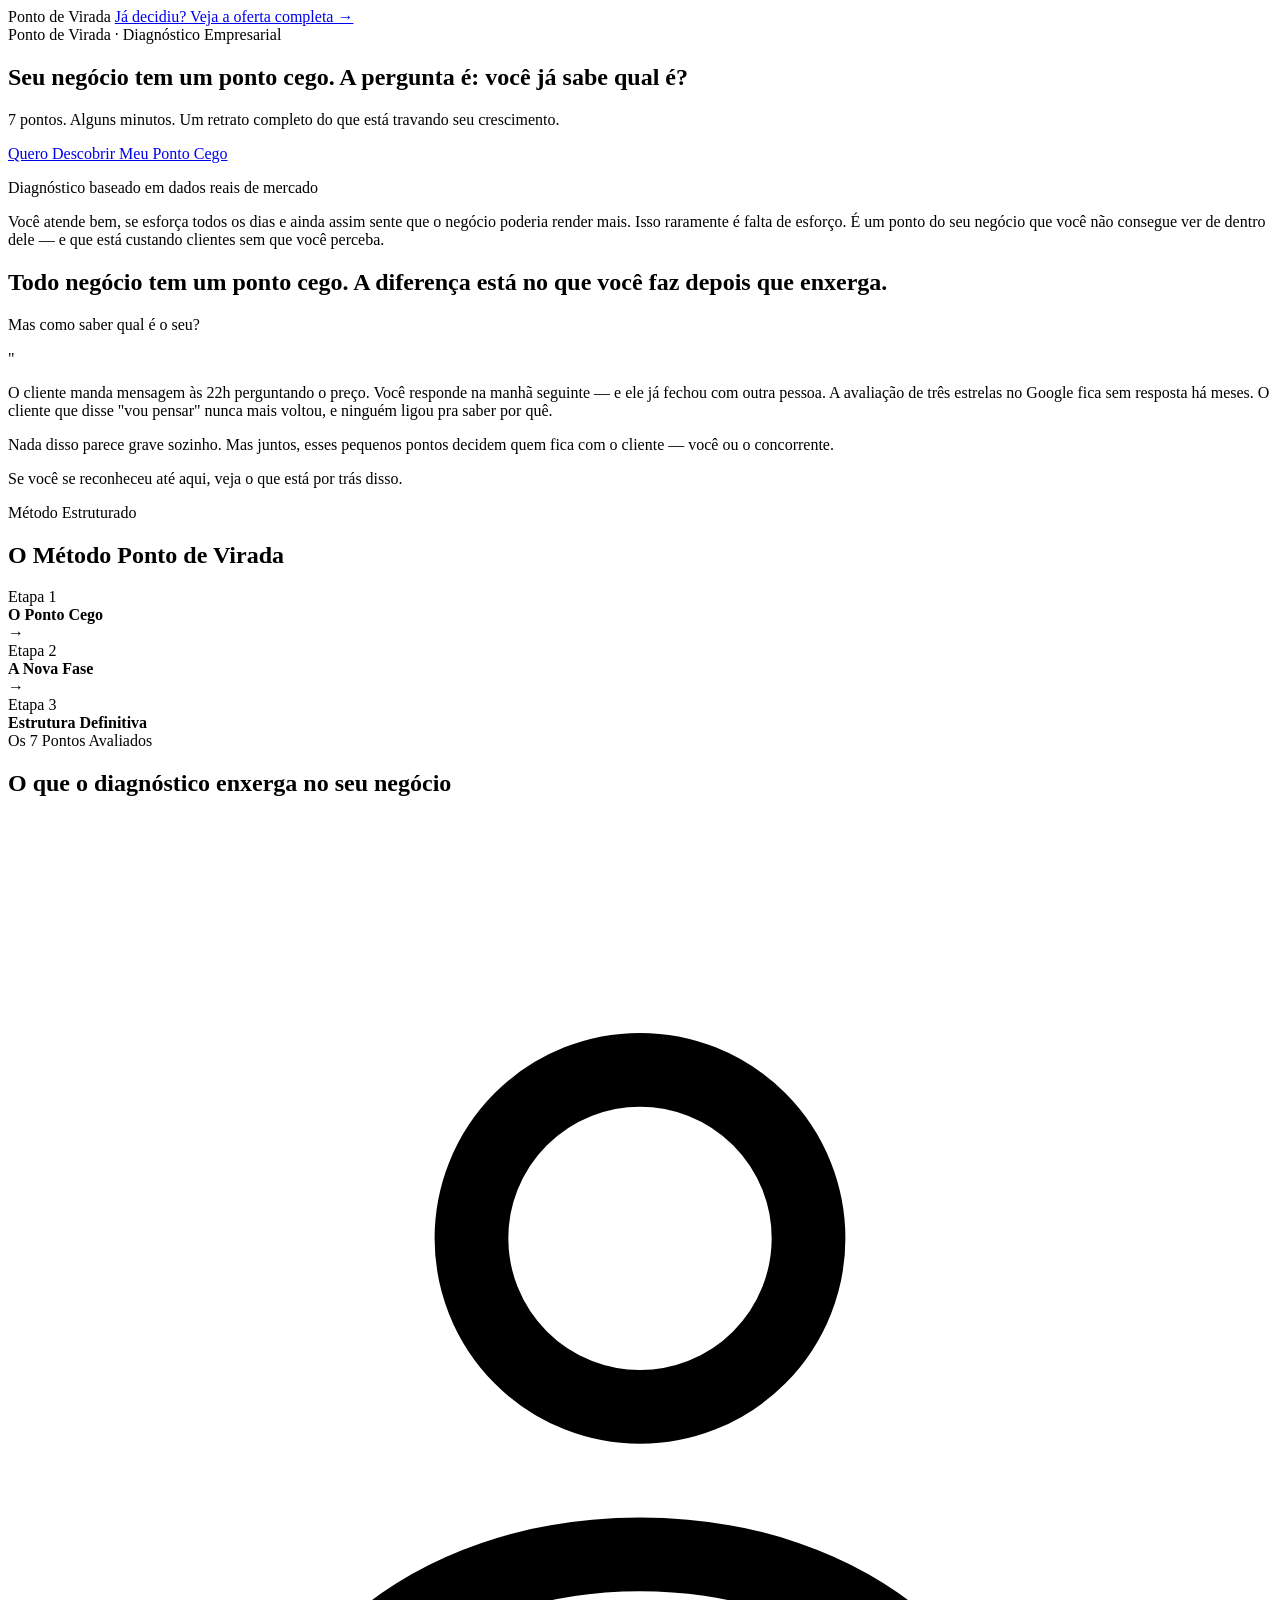
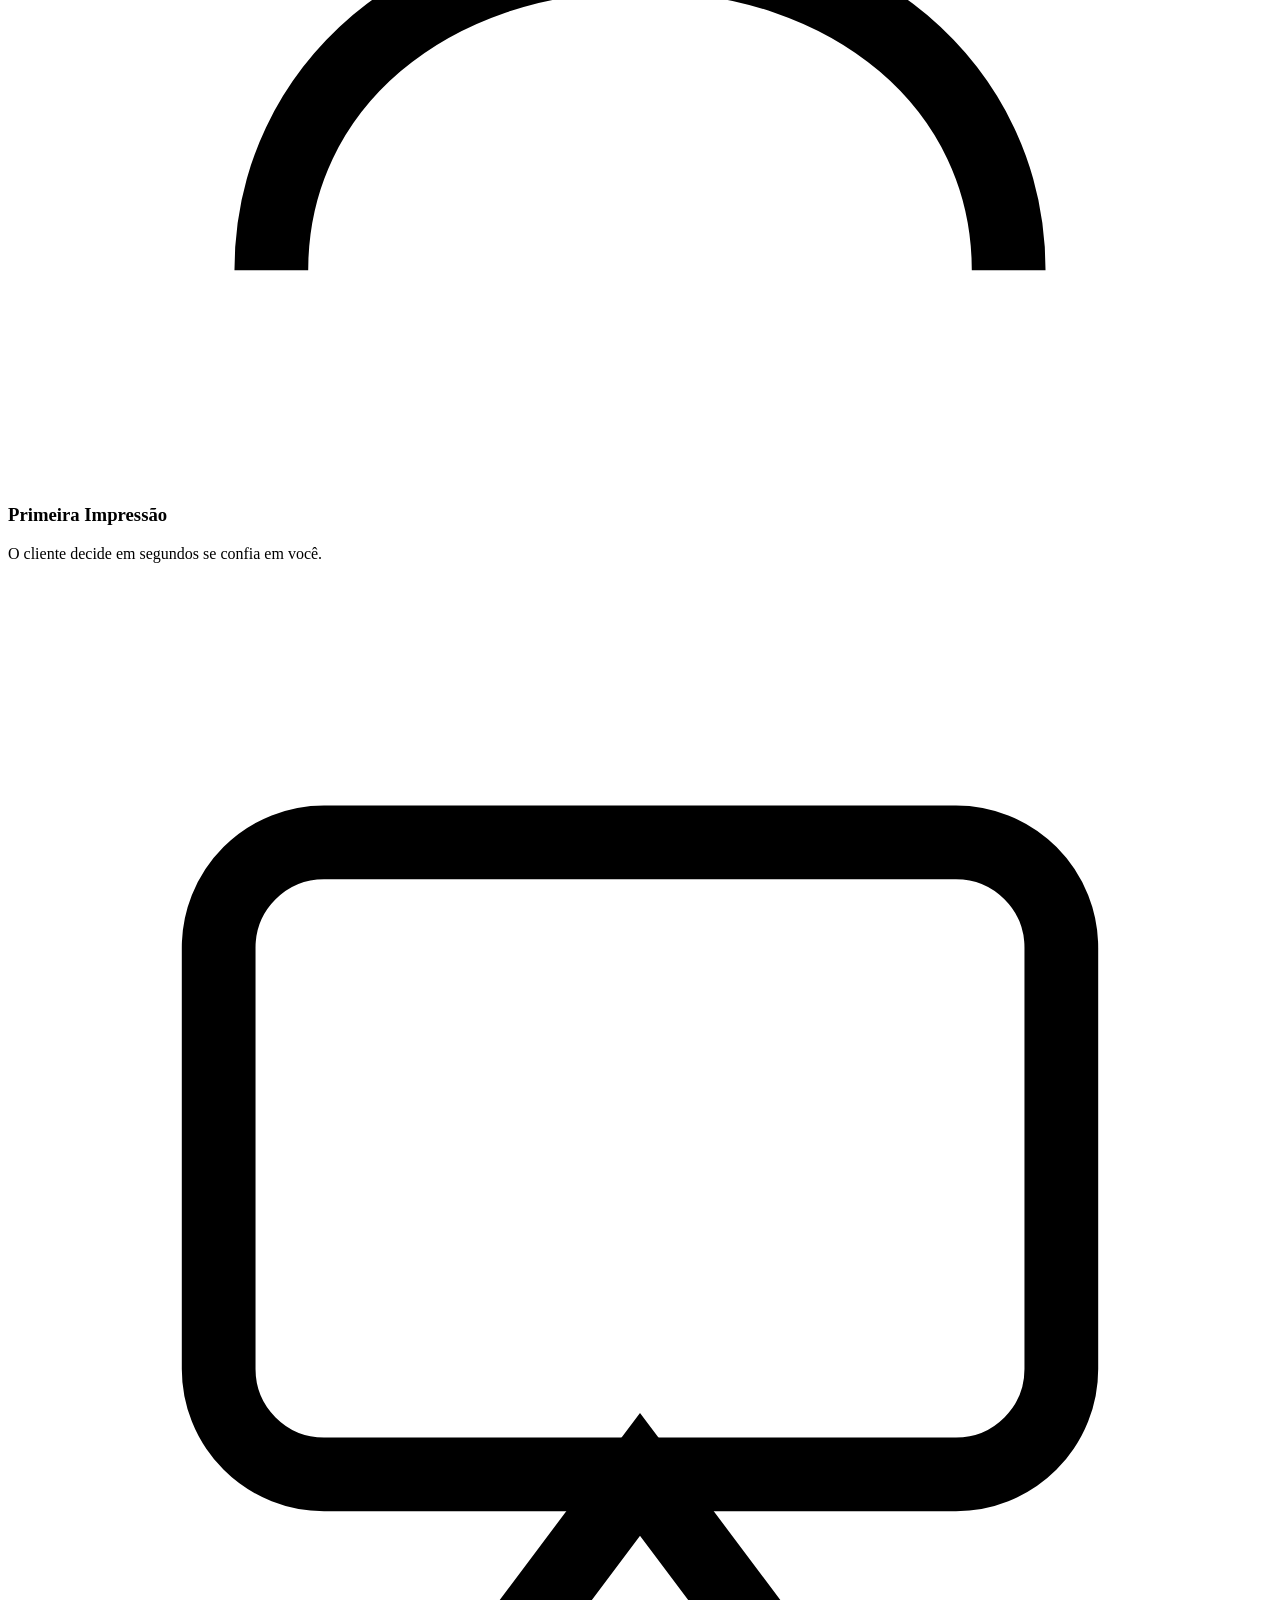
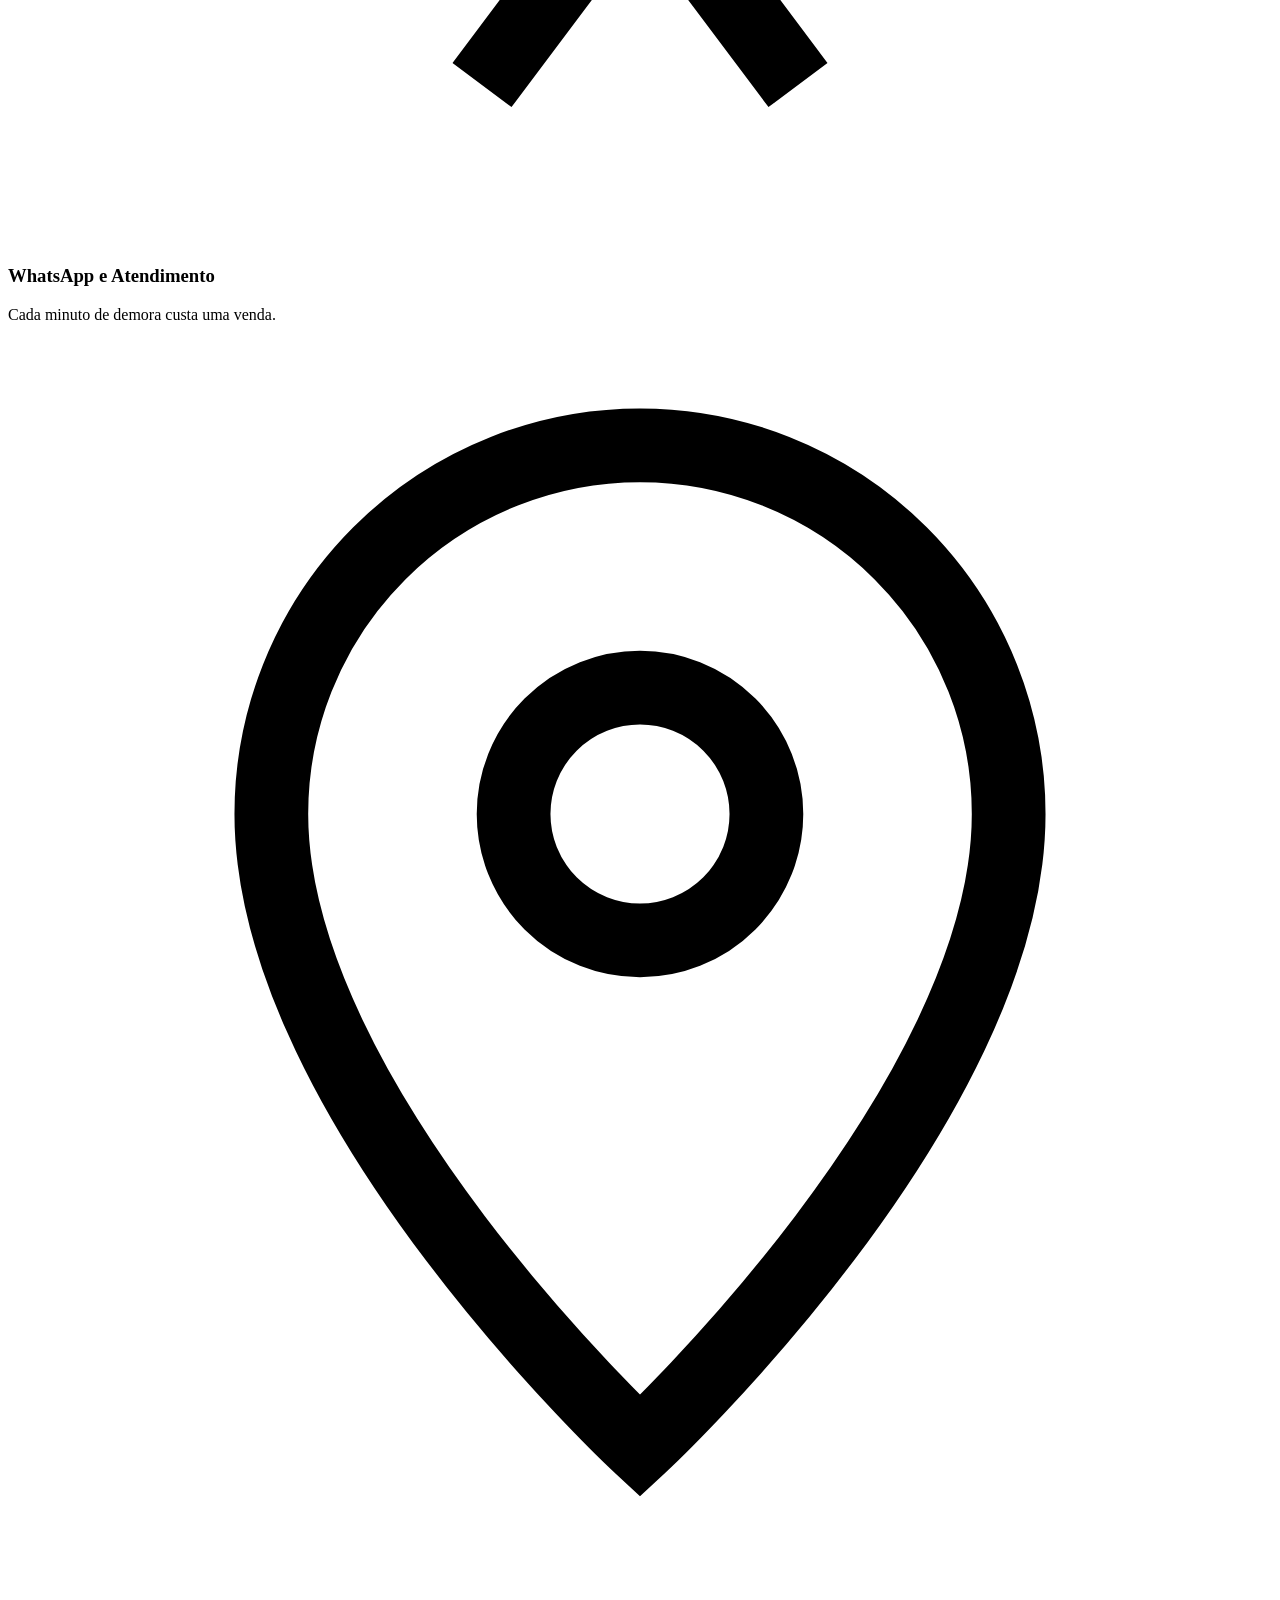
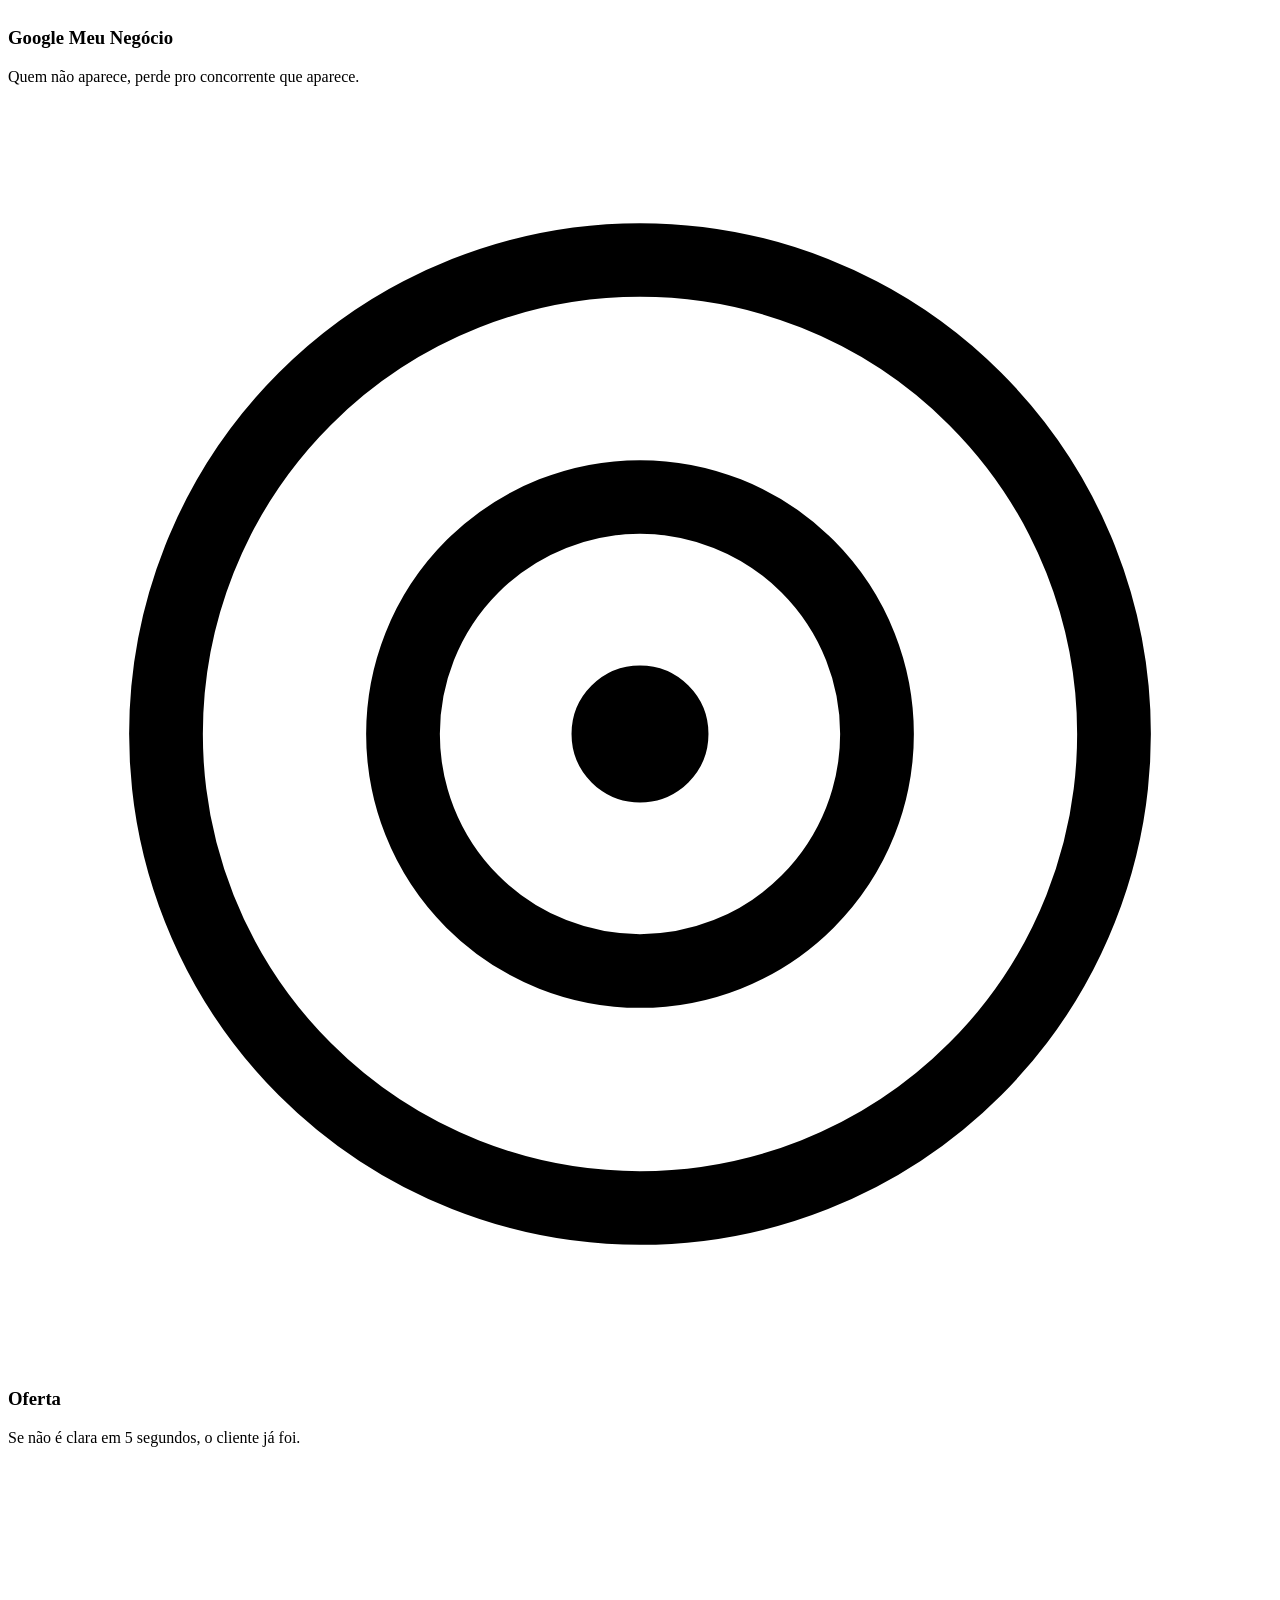
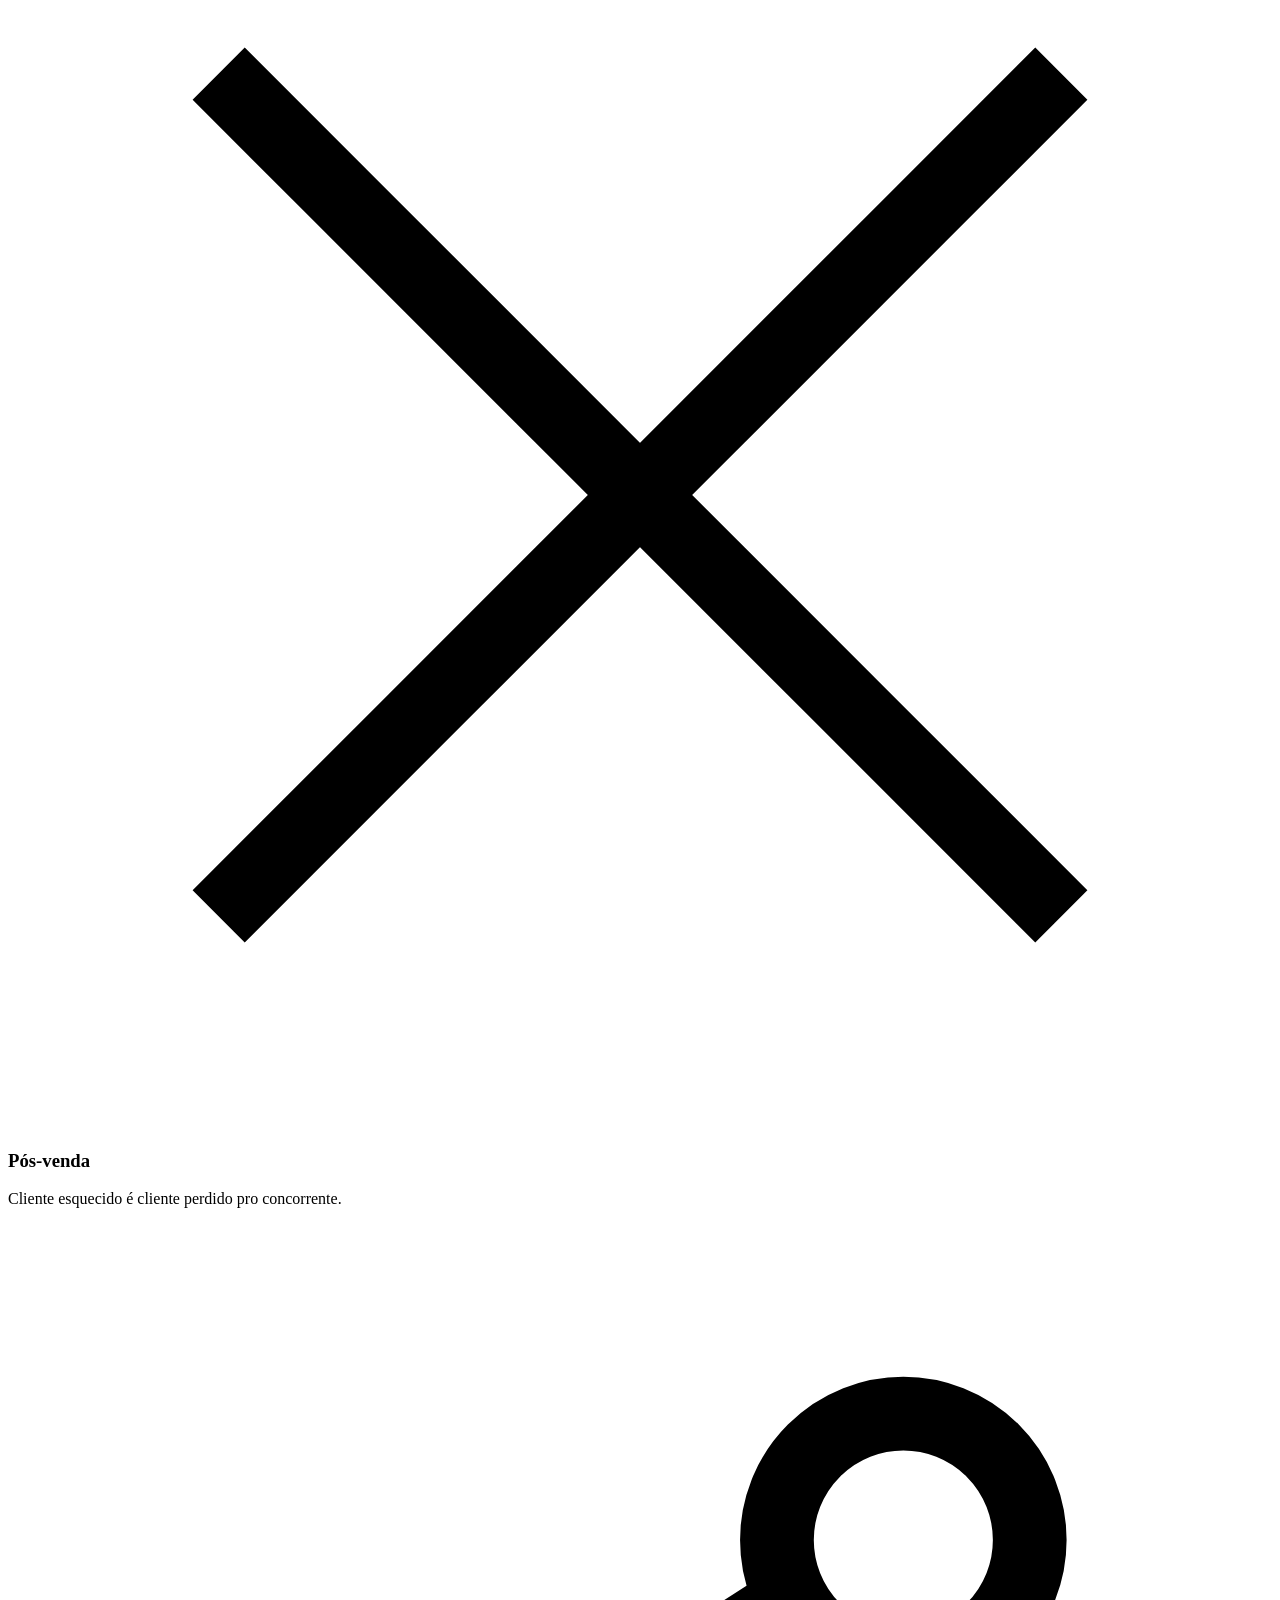
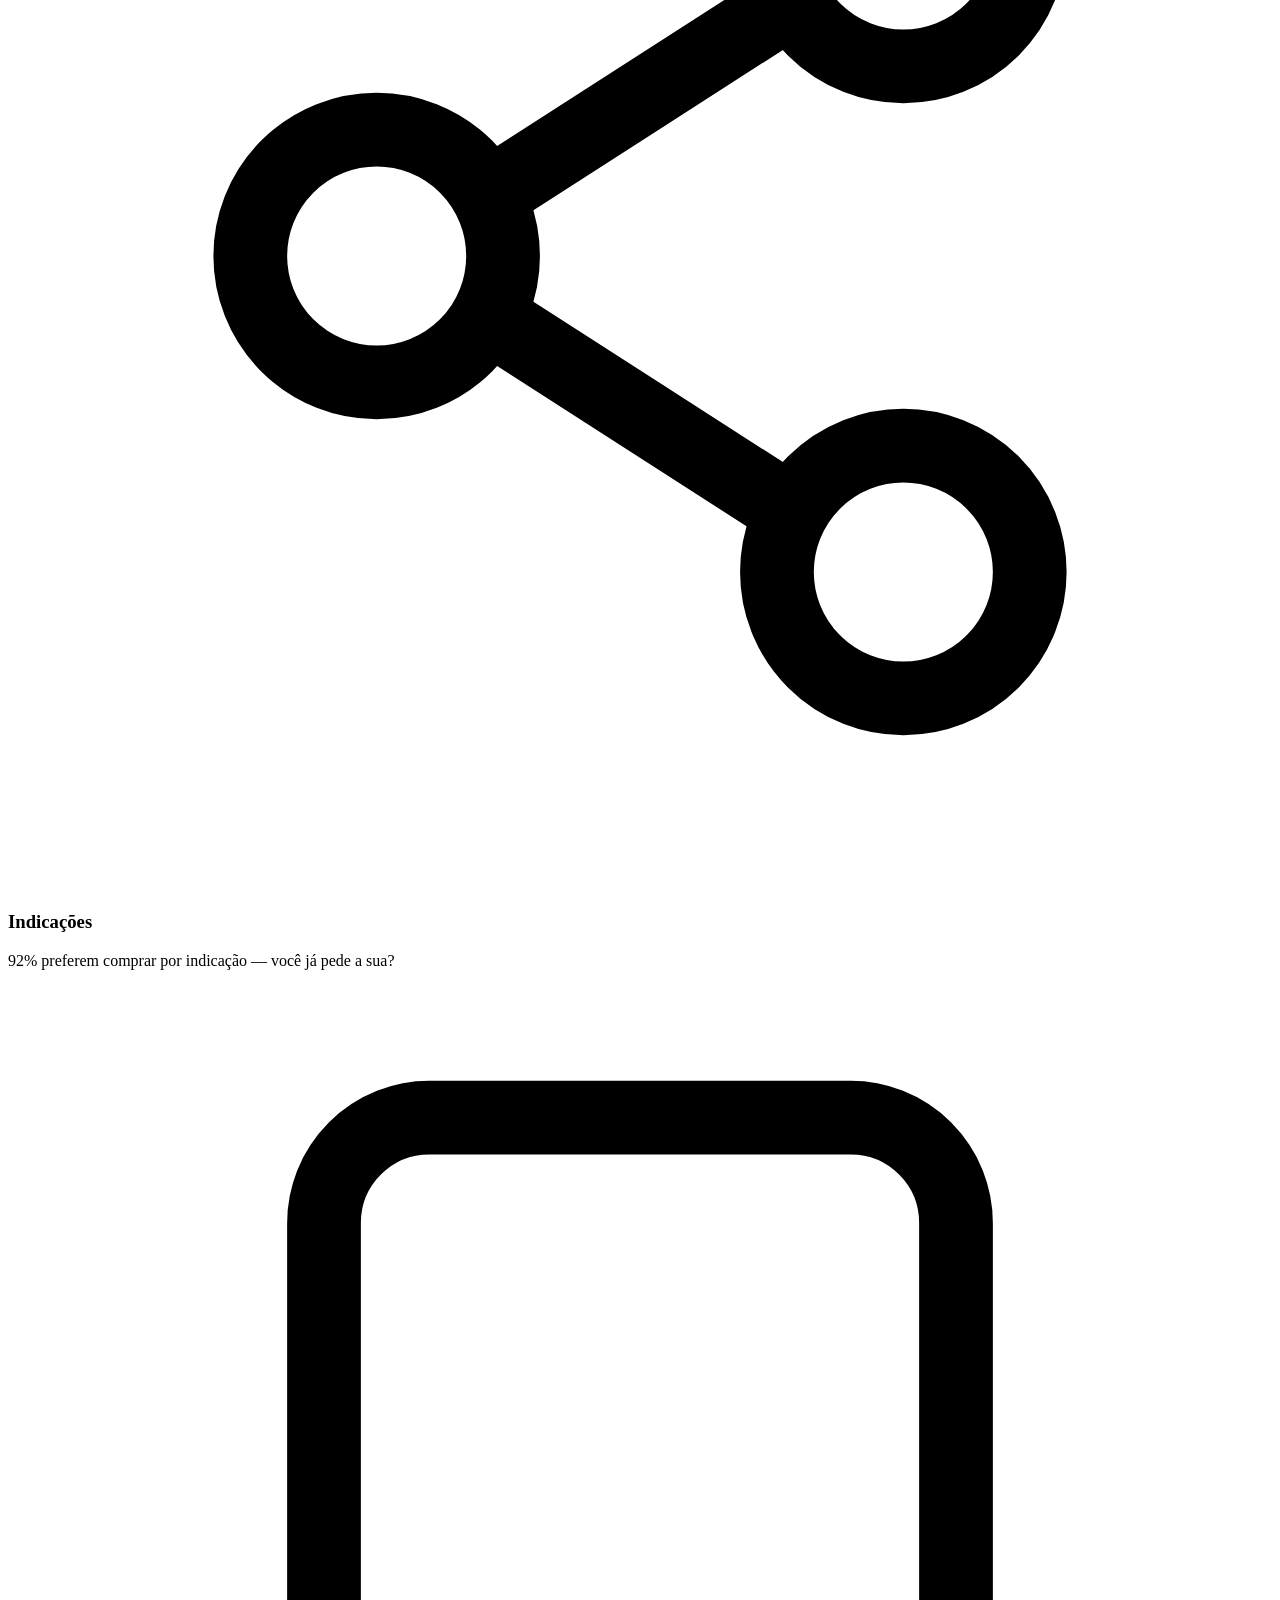
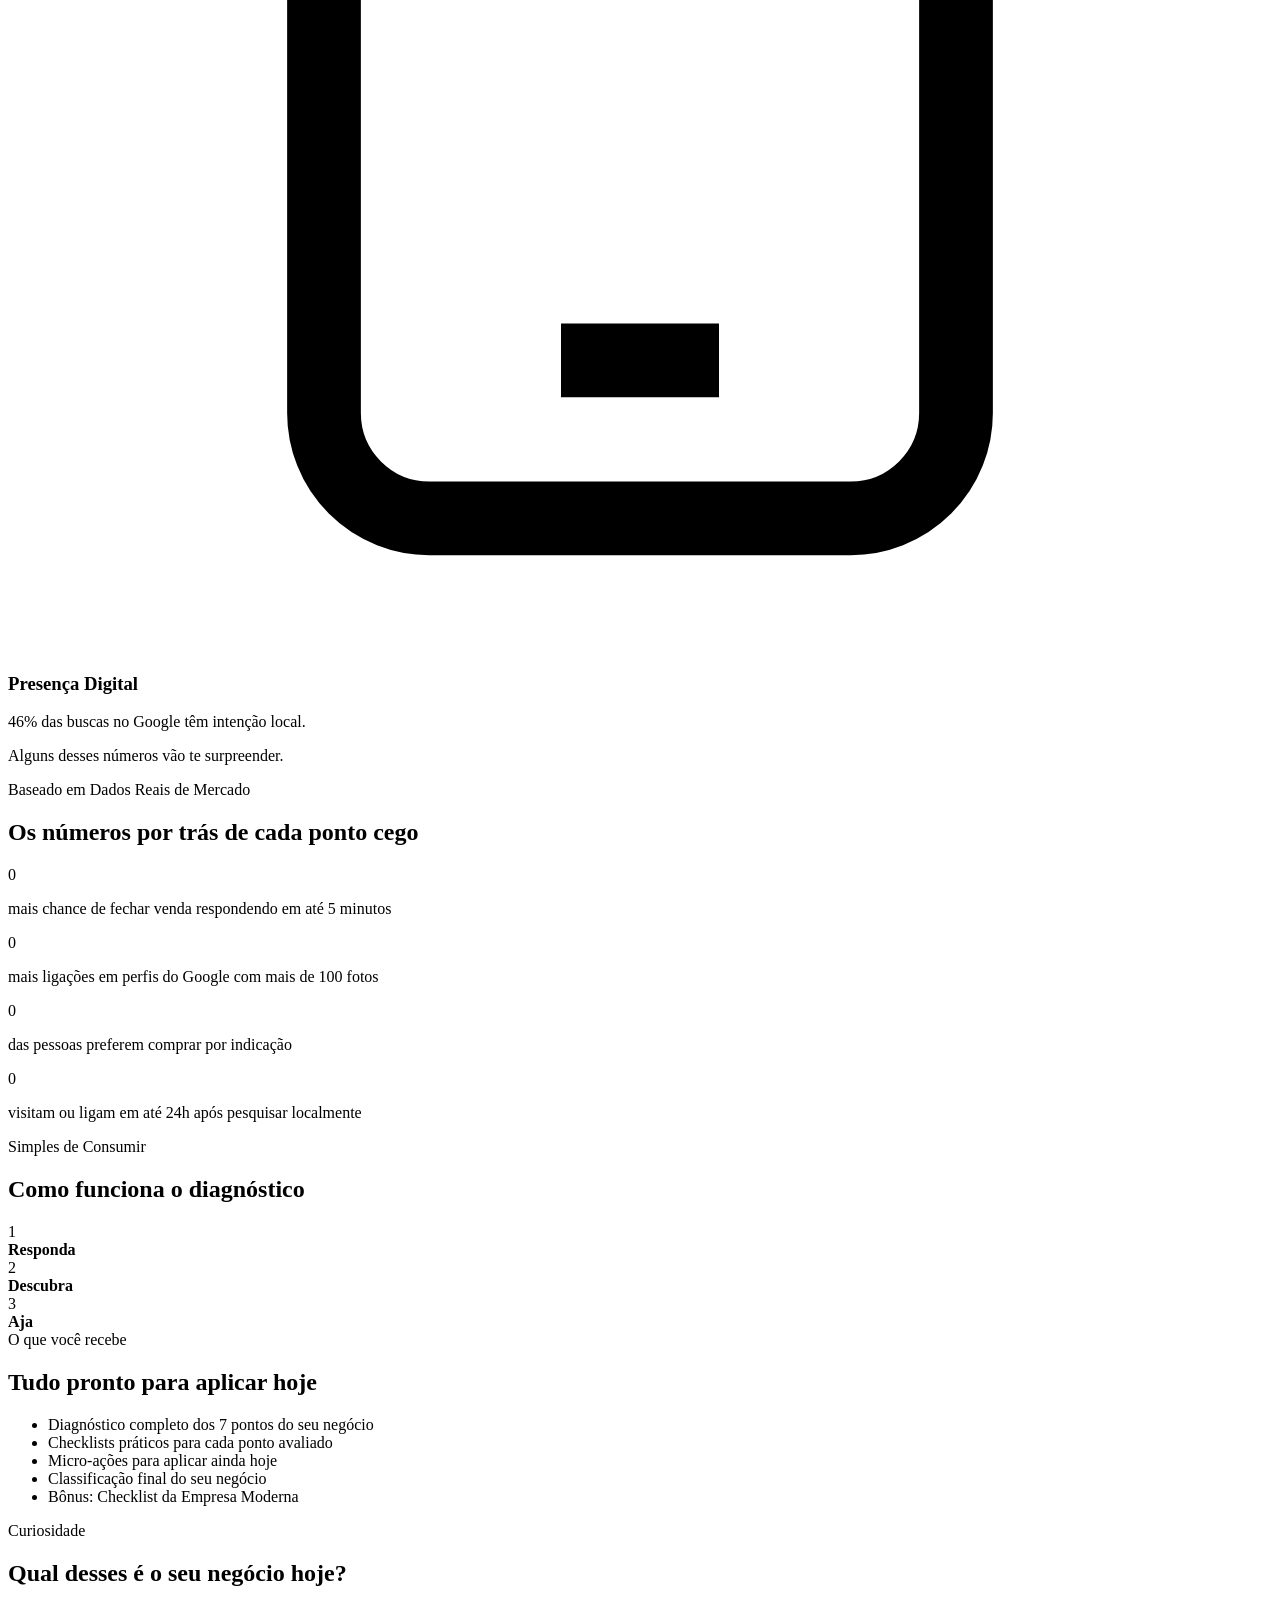
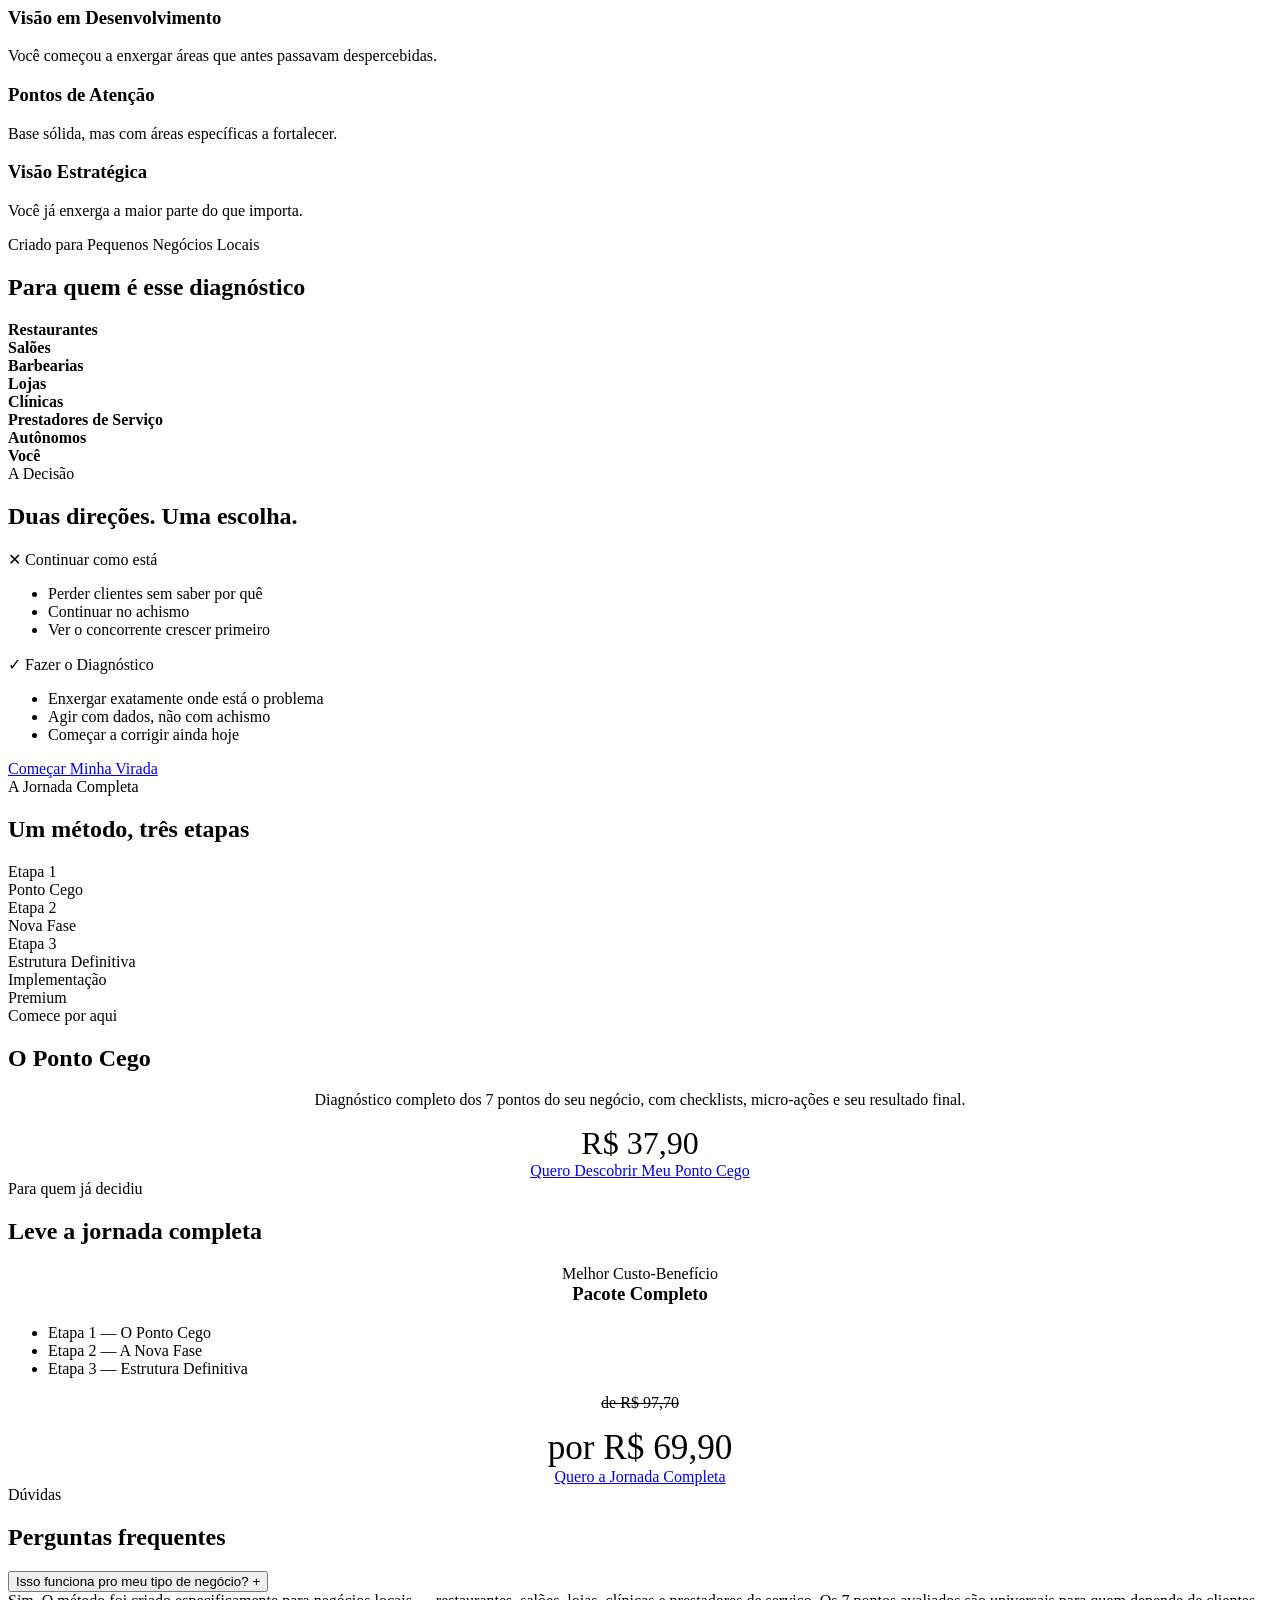
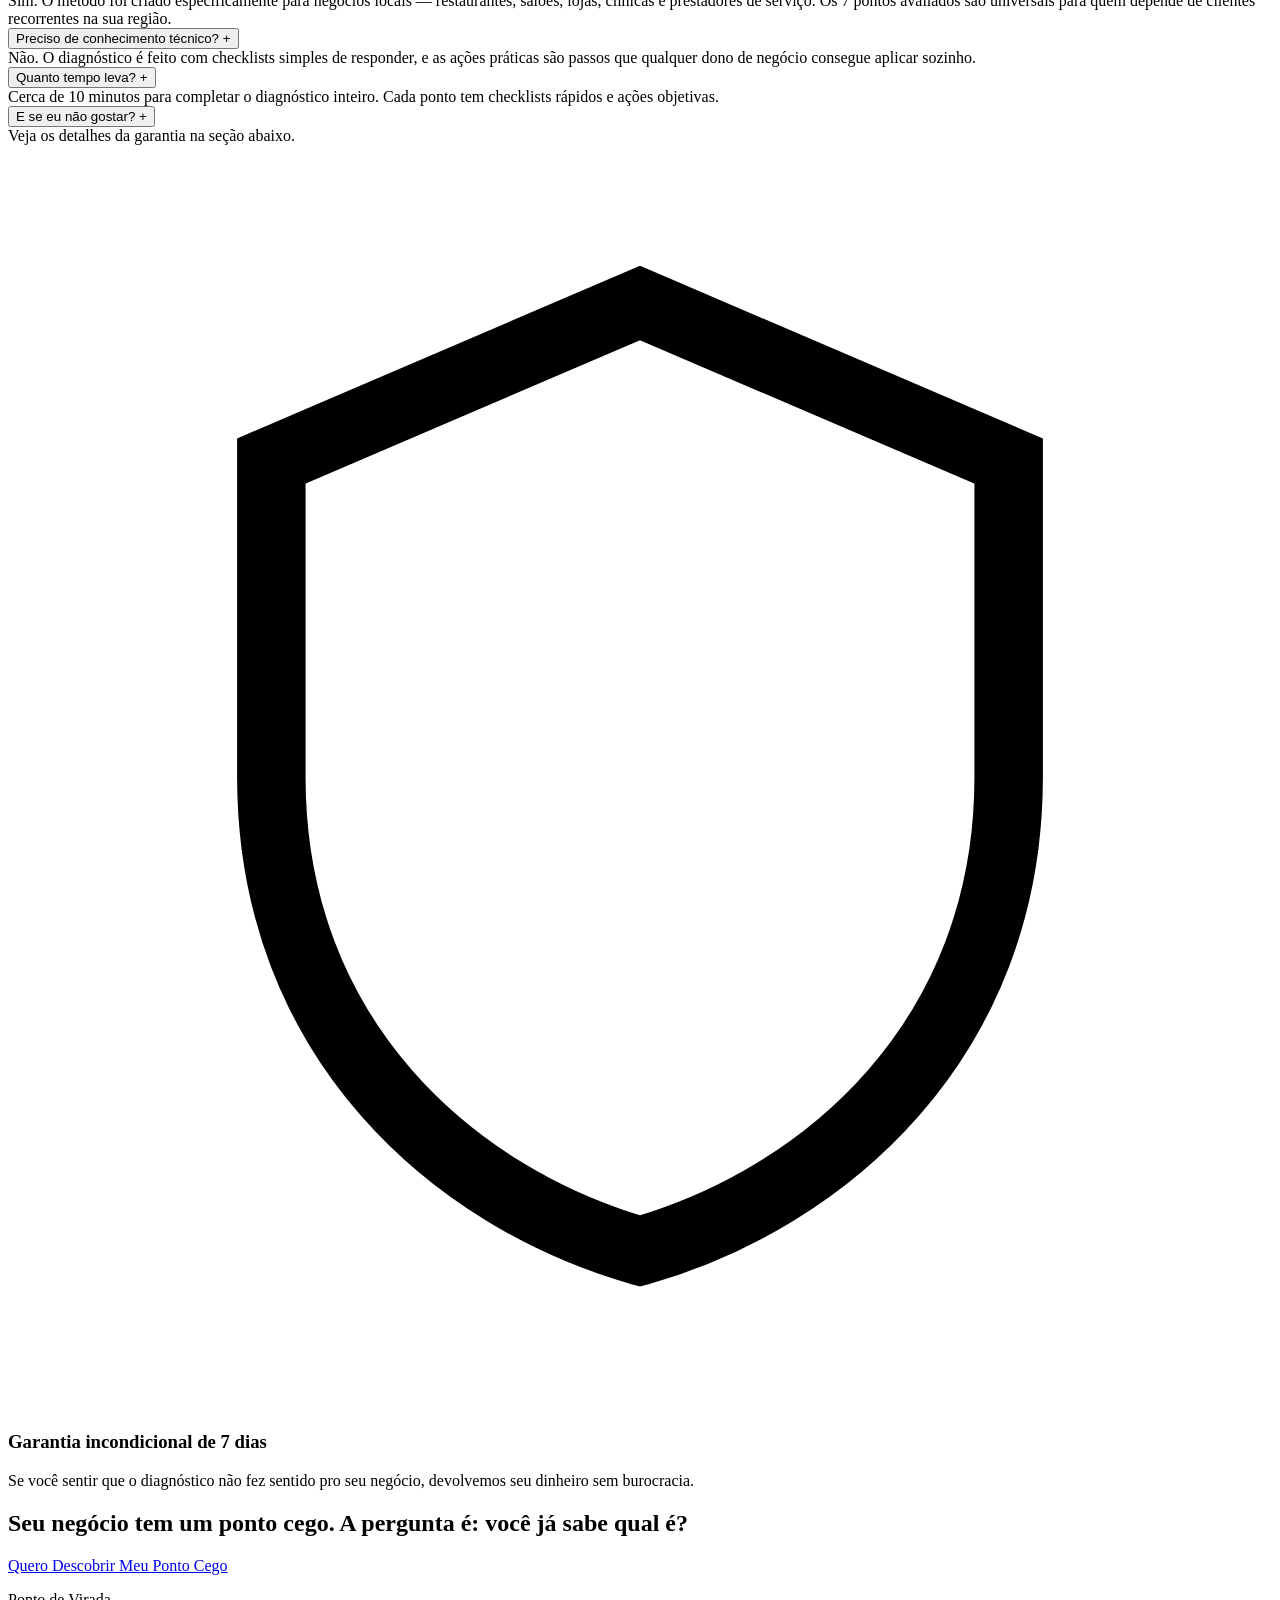
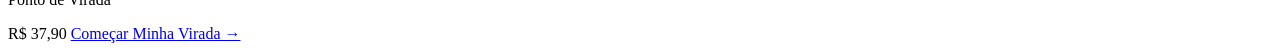
==== index.html @ cc6f6c63 "Add files via upload" ====
<!DOCTYPE html>
<html lang="pt-BR">
<head>
<meta charset="UTF-8">
<meta name="viewport" content="width=device-width, initial-scale=1.0">
<title>Ponto de Virada — Descubra o ponto cego do seu negócio</title>
<meta name="description" content="Um diagnóstico prático de 10 minutos para descobrir exatamente onde seu negócio está perdendo clientes — e o que fazer a respeito. Baseado em dados reais de mercado.">

<!-- Open Graph -->
<meta property="og:title" content="Ponto de Virada — Descubra o ponto cego do seu negócio">
<meta property="og:description" content="Um diagnóstico prático de 10 minutos para descobrir exatamente onde seu negócio está perdendo clientes.">
<meta property="og:type" content="website">
<meta property="og:image" content="assets/img/og-cover.jpg">

<link rel="preconnect" href="https://fonts.googleapis.com">
<link rel="preconnect" href="https://fonts.gstatic.com" crossorigin>
<link href="https://fonts.googleapis.com/css2?family=Fraunces:opsz,wght@9..144,400;9..144,500;9..144,600&family=Inter:wght@400;500;600;700&family=IBM+Plex+Mono:wght@400;500&display=swap" rel="stylesheet">

<link rel="stylesheet" href="assets/css/tokens.css">
<link rel="stylesheet" href="assets/css/base.css">
<link rel="stylesheet" href="assets/css/layout.css">
<link rel="stylesheet" href="assets/css/components.css">
<link rel="stylesheet" href="assets/css/sections.css">
</head>
<body>

<div class="scroll-glow" aria-hidden="true"></div>

<!-- ============ NAV ============ -->
<header class="nav">
  <div class="nav-inner">
    <span class="nav-logo">Ponto de Virada</span>
    <a href="#pacote" class="nav-link">Já decidiu? Veja a oferta completa →</a>
  </div>
</header>

<main>

  <!-- ============ 1. HERO ============ -->
  <section class="hero tone-a">
    <span class="eyebrow">Ponto de Virada · Diagnóstico Empresarial</span>
    <h1 class="hero-title reveal">
      Seu negócio tem um ponto cego.
      <span class="line-accent">A pergunta é: você já sabe qual é?</span>
    </h1>
    <p class="hero-sub reveal">7 pontos. Alguns minutos. Um retrato completo do que está travando seu crescimento.</p>
    <a href="#comparacao" class="btn btn-primary reveal">Quero Descobrir Meu Ponto Cego</a>
    <p class="hero-trust reveal">Diagnóstico baseado em dados reais de mercado</p>
  </section>

  <!-- ============ 2. DOR ============ -->
  <section class="tone-a">
    <div class="container--narrow">
      <p class="dor-text reveal">
        Você atende bem, se esforça todos os dias e ainda assim sente que o negócio poderia render mais.
        Isso raramente é falta de esforço. É um ponto do seu negócio que você não consegue ver de dentro dele —
        e que está custando clientes sem que você perceba.
      </p>
    </div>
    <div class="divider-mark" style="margin-top:var(--sp-5)"></div>
  </section>

  <!-- ============ 3. GRANDE IDEIA ============ -->
  <section class="tone-b">
    <div class="big-idea">
      <h2 class="reveal-focus" data-stagger>
        Todo negócio tem um <span class="accent">ponto cego</span>.
        A diferença está no que você faz depois que enxerga.
      </h2>
      <p class="bridge reveal">Mas como saber qual é o seu?</p>
    </div>
  </section>

  <!-- ============ 4. HISTÓRIA DO CLIENTE ============ -->
  <section class="tone-a">
    <div class="story" data-stagger>
      <div class="story-quote-mark reveal">"</div>
      <p class="reveal">
        O cliente manda mensagem às 22h perguntando o preço. Você responde na manhã seguinte — e ele já
        fechou com outra pessoa. A avaliação de três estrelas no Google fica sem resposta há meses.
        O cliente que disse "vou pensar" nunca mais voltou, e ninguém ligou pra saber por quê.
      </p>
      <p class="reveal">
        Nada disso parece grave sozinho. Mas juntos, esses pequenos pontos decidem quem fica com o cliente —
        você ou o concorrente.
      </p>
      <p class="bridge reveal">Se você se reconheceu até aqui, veja o que está por trás disso.</p>
    </div>
  </section>

  <!-- ============ 5. APRESENTAÇÃO DO MÉTODO ============ -->
  <section class="tone-b">
    <div class="section-head">
      <span class="eyebrow">Método Estruturado</span>
      <h2 class="reveal">O Método Ponto de Virada</h2>
    </div>
    <div class="method-row" data-stagger>
      <div class="method-step reveal">
        <div class="step-num">Etapa 1</div>
        <strong>O Ponto Cego</strong>
      </div>
      <span class="method-arrow">→</span>
      <div class="method-step reveal">
        <div class="step-num">Etapa 2</div>
        <strong>A Nova Fase</strong>
      </div>
      <span class="method-arrow">→</span>
      <div class="method-step reveal">
        <div class="step-num">Etapa 3</div>
        <strong>Estrutura Definitiva</strong>
      </div>
    </div>
  </section>

  <!-- ============ 6. OS 7 PONTOS ============ -->
  <section class="tone-a" id="pontos">
    <div class="section-head">
      <span class="eyebrow">Os 7 Pontos Avaliados</span>
      <h2 class="reveal">O que o diagnóstico enxerga no seu negócio</h2>
    </div>

    <div class="grid grid-4 scroll-row" data-stagger>
      <div class="card card-pillar reveal">
        <svg class="icon" viewBox="0 0 24 24" fill="none" stroke="currentColor" stroke-width="1.4"><circle cx="12" cy="8" r="3.2"/><path d="M5 20c0-3.5 3-6 7-6s7 2.5 7 6"/></svg>
        <h3>Primeira Impressão</h3>
        <p>O cliente decide em segundos se confia em você.</p>
      </div>
      <div class="card card-pillar reveal">
        <svg class="icon" viewBox="0 0 24 24" fill="none" stroke="currentColor" stroke-width="1.4"><rect x="4" y="5" width="16" height="12" rx="2"/><path d="M9 21l3-4 3 4"/></svg>
        <h3>WhatsApp e Atendimento</h3>
        <p>Cada minuto de demora custa uma venda.</p>
      </div>
      <div class="card card-pillar reveal">
        <svg class="icon" viewBox="0 0 24 24" fill="none" stroke="currentColor" stroke-width="1.4"><path d="M12 21s7-6.5 7-12a7 7 0 10-14 0c0 5.5 7 12 7 12z"/><circle cx="12" cy="9" r="2.4"/></svg>
        <h3>Google Meu Negócio</h3>
        <p>Quem não aparece, perde pro concorrente que aparece.</p>
      </div>
      <div class="card card-pillar reveal">
        <svg class="icon" viewBox="0 0 24 24" fill="none" stroke="currentColor" stroke-width="1.4"><circle cx="12" cy="12" r="9"/><circle cx="12" cy="12" r="4.5"/><circle cx="12" cy="12" r="0.6" fill="currentColor"/></svg>
        <h3>Oferta</h3>
        <p>Se não é clara em 5 segundos, o cliente já foi.</p>
      </div>
      <div class="card card-pillar reveal">
        <svg class="icon" viewBox="0 0 24 24" fill="none" stroke="currentColor" stroke-width="1.4"><path d="M4 4l16 16M20 4L4 20"/></svg>
        <h3>Pós-venda</h3>
        <p>Cliente esquecido é cliente perdido pro concorrente.</p>
      </div>
      <div class="card card-pillar reveal">
        <svg class="icon" viewBox="0 0 24 24" fill="none" stroke="currentColor" stroke-width="1.4"><circle cx="7" cy="12" r="2.4"/><circle cx="17" cy="6" r="2.4"/><circle cx="17" cy="18" r="2.4"/><path d="M9.2 10.8l5.6-3.6M9.2 13.2l5.6 3.6"/></svg>
        <h3>Indicações</h3>
        <p>92% preferem comprar por indicação — você já pede a sua?</p>
      </div>
      <div class="card card-pillar reveal">
        <svg class="icon" viewBox="0 0 24 24" fill="none" stroke="currentColor" stroke-width="1.4"><rect x="6" y="2.5" width="12" height="19" rx="2"/><path d="M10.5 18.5h3"/></svg>
        <h3>Presença Digital</h3>
        <p>46% das buscas no Google têm intenção local.</p>
      </div>
    </div>
    <p class="bridge-text reveal">Alguns desses números vão te surpreender.</p>
  </section>

  <!-- ============ 7. DADOS DE MERCADO ============ -->
  <section class="tone-b">
    <div class="section-head">
      <span class="eyebrow">Baseado em Dados Reais de Mercado</span>
      <h2 class="reveal">Os números por trás de cada ponto cego</h2>
    </div>
    <div class="grid grid-4" data-stagger>
      <div class="stat reveal-focus">
        <div class="stat-number" data-count-to="21" data-suffix="x">0</div>
        <p class="stat-label">mais chance de fechar venda respondendo em até 5 minutos</p>
      </div>
      <div class="stat reveal-focus">
        <div class="stat-number" data-count-to="520" data-suffix="%">0</div>
        <p class="stat-label">mais ligações em perfis do Google com mais de 100 fotos</p>
      </div>
      <div class="stat reveal-focus">
        <div class="stat-number" data-count-to="92" data-suffix="%">0</div>
        <p class="stat-label">das pessoas preferem comprar por indicação</p>
      </div>
      <div class="stat reveal-focus">
        <div class="stat-number" data-count-to="88" data-suffix="%">0</div>
        <p class="stat-label">visitam ou ligam em até 24h após pesquisar localmente</p>
      </div>
    </div>
  </section>

  <!-- ============ 8. COMO FUNCIONA ============ -->
  <section class="tone-a">
    <div class="section-head">
      <span class="eyebrow">Simples de Consumir</span>
      <h2 class="reveal">Como funciona o diagnóstico</h2>
    </div>
    <div class="container--narrow">
      <div class="timeline">
        <div class="timeline-fill"></div>
        <div class="timeline-step">
          <div class="timeline-dot">1</div>
          <strong>Responda</strong>
        </div>
        <div class="timeline-step">
          <div class="timeline-dot">2</div>
          <strong>Descubra</strong>
        </div>
        <div class="timeline-step">
          <div class="timeline-dot">3</div>
          <strong>Aja</strong>
        </div>
      </div>
    </div>
  </section>

  <!-- ============ 9. O QUE RECEBE ============ -->
  <section class="tone-b">
    <div class="section-head">
      <span class="eyebrow">O que você recebe</span>
      <h2 class="reveal">Tudo pronto para aplicar hoje</h2>
    </div>
    <div class="container--narrow">
      <ul class="compare-list" data-stagger style="gap:16px;">
        <li class="reveal" style="font-size:1rem; color:var(--text);">Diagnóstico completo dos 7 pontos do seu negócio</li>
        <li class="reveal" style="font-size:1rem; color:var(--text);">Checklists práticos para cada ponto avaliado</li>
        <li class="reveal" style="font-size:1rem; color:var(--text);">Micro-ações para aplicar ainda hoje</li>
        <li class="reveal" style="font-size:1rem; color:var(--text);">Classificação final do seu negócio</li>
        <li class="reveal" style="font-size:1rem; color:var(--text);">Bônus: Checklist da Empresa Moderna</li>
      </ul>
    </div>
  </section>

  <!-- ============ 10. CLASSIFICAÇÃO FINAL ============ -->
  <section class="tone-a">
    <div class="section-head">
      <span class="eyebrow">Curiosidade</span>
      <h2 class="reveal">Qual desses é o seu negócio hoje?</h2>
    </div>
    <div class="grid grid-3" data-stagger>
      <div class="card reveal">
        <h3>Visão em Desenvolvimento</h3>
        <p>Você começou a enxergar áreas que antes passavam despercebidas.</p>
      </div>
      <div class="card reveal">
        <h3>Pontos de Atenção</h3>
        <p>Base sólida, mas com áreas específicas a fortalecer.</p>
      </div>
      <div class="card reveal">
        <h3>Visão Estratégica</h3>
        <p>Você já enxerga a maior parte do que importa.</p>
      </div>
    </div>
  </section>

  <!-- ============ 11. PARA QUEM É ============ -->
  <section class="tone-b">
    <div class="section-head">
      <span class="eyebrow">Criado para Pequenos Negócios Locais</span>
      <h2 class="reveal">Para quem é esse diagnóstico</h2>
    </div>
    <div class="grid grid-4" data-stagger>
      <div class="text-center reveal"><strong>Restaurantes</strong></div>
      <div class="text-center reveal"><strong>Salões</strong></div>
      <div class="text-center reveal"><strong>Barbearias</strong></div>
      <div class="text-center reveal"><strong>Lojas</strong></div>
      <div class="text-center reveal"><strong>Clínicas</strong></div>
      <div class="text-center reveal"><strong>Prestadores de Serviço</strong></div>
      <div class="text-center reveal"><strong>Autônomos</strong></div>
      <div class="text-center reveal"><strong>Você</strong></div>
    </div>
  </section>

  <!-- ============ 12. COMPARAÇÃO ============ -->
  <section class="tone-a" id="comparacao">
    <div class="section-head">
      <span class="eyebrow">A Decisão</span>
      <h2 class="reveal">Duas direções. Uma escolha.</h2>
    </div>
    <div class="container">
      <div class="compare">
        <div class="compare-col compare-col--negative reveal">
          <div class="compare-title"><span class="compare-mark">✕</span> Continuar como está</div>
          <ul class="compare-list">
            <li>Perder clientes sem saber por quê</li>
            <li>Continuar no achismo</li>
            <li>Ver o concorrente crescer primeiro</li>
          </ul>
        </div>
        <div class="compare-col compare-col--positive reveal">
          <div class="compare-title"><span class="compare-mark">✓</span> Fazer o Diagnóstico</div>
          <ul class="compare-list">
            <li>Enxergar exatamente onde está o problema</li>
            <li>Agir com dados, não com achismo</li>
            <li>Começar a corrigir ainda hoje</li>
          </ul>
        </div>
      </div>
      <div class="text-center" style="margin-top:var(--sp-4);">
        <a href="#etapa1" class="btn btn-primary reveal">Começar Minha Virada</a>
      </div>
    </div>
  </section>

  <!-- ============ 13. JORNADA ============ -->
  <section class="tone-b">
    <div class="section-head">
      <span class="eyebrow">A Jornada Completa</span>
      <h2 class="reveal">Um método, três etapas</h2>
    </div>
    <div class="container--narrow">
      <div class="journey" data-stagger>
        <div class="journey-node journey-node--active reveal">
          <div class="journey-dot"></div>
          <div class="journey-line"></div>
          <span class="journey-label">Etapa 1<br>Ponto Cego</span>
        </div>
        <div class="journey-node journey-node--locked reveal">
          <div class="journey-dot"></div>
          <div class="journey-line"></div>
          <span class="journey-label">Etapa 2<br>Nova Fase</span>
        </div>
        <div class="journey-node journey-node--locked reveal">
          <div class="journey-dot"></div>
          <div class="journey-line"></div>
          <span class="journey-label">Etapa 3<br>Estrutura Definitiva</span>
        </div>
        <div class="journey-node journey-node--locked reveal">
          <div class="journey-dot"></div>
          <span class="journey-label">Implementação<br>Premium</span>
        </div>
      </div>
    </div>
  </section>

  <!-- ============ 14. ETAPA 1 (produto de entrada) ============ -->
  <section class="tone-a" id="etapa1">
    <div class="section-head">
      <span class="eyebrow">Comece por aqui</span>
      <h2 class="reveal">O Ponto Cego</h2>
    </div>
    <div class="container--narrow">
      <div class="card card-product reveal" style="text-align:center; padding:var(--sp-4);">
        <p>Diagnóstico completo dos 7 pontos do seu negócio, com checklists, micro-ações e seu resultado final.</p>
        <div class="stat-number" style="font-size:2rem;">R$ 37,90</div>
        <a href="#" class="btn btn-primary btn-block" data-checkout="etapa1">Quero Descobrir Meu Ponto Cego</a>
      </div>
    </div>
  </section>

  <!-- ============ 15. PACOTE COMPLETO ============ -->
  <section class="tone-b" id="pacote" data-hide-sticky>
    <div class="section-head">
      <span class="eyebrow">Para quem já decidiu</span>
      <h2 class="reveal">Leve a jornada completa</h2>
    </div>
    <div class="container--narrow">
      <div class="card card-product card-product--featured reveal" style="text-align:center; padding:var(--sp-5) var(--sp-4);">
        <span class="badge-featured">Melhor Custo-Benefício</span>
        <h3 style="margin-top:var(--sp-2);">Pacote Completo</h3>
        <ul class="compare-list" style="text-align:left; margin:var(--sp-3) auto; max-width:320px;">
          <li>Etapa 1 — O Ponto Cego</li>
          <li>Etapa 2 — A Nova Fase</li>
          <li>Etapa 3 — Estrutura Definitiva</li>
        </ul>
        <p style="text-decoration:line-through; color:var(--text-dim);">de R$ 97,70</p>
        <div class="stat-number" style="font-size:2.2rem;">por R$ 69,90</div>
        <a href="#" class="btn btn-primary btn-block" data-checkout="pacoteCompleto">Quero a Jornada Completa</a>
      </div>
    </div>
  </section>

  <!-- ============ 16. FAQ ============ -->
  <section class="tone-a">
    <div class="section-head">
      <span class="eyebrow">Dúvidas</span>
      <h2 class="reveal">Perguntas frequentes</h2>
    </div>
    <div class="faq-list">
      <div class="accordion-item">
        <button class="accordion-trigger" aria-expanded="false">
          Isso funciona pro meu tipo de negócio?
          <span class="accordion-icon">+</span>
        </button>
        <div class="accordion-panel">
          <div class="accordion-panel-inner">
            Sim. O método foi criado especificamente para negócios locais — restaurantes, salões, lojas, clínicas e prestadores de serviço. Os 7 pontos avaliados são universais para quem depende de clientes recorrentes na sua região.
          </div>
        </div>
      </div>
      <div class="accordion-item">
        <button class="accordion-trigger" aria-expanded="false">
          Preciso de conhecimento técnico?
          <span class="accordion-icon">+</span>
        </button>
        <div class="accordion-panel">
          <div class="accordion-panel-inner">
            Não. O diagnóstico é feito com checklists simples de responder, e as ações práticas são passos que qualquer dono de negócio consegue aplicar sozinho.
          </div>
        </div>
      </div>
      <div class="accordion-item">
        <button class="accordion-trigger" aria-expanded="false">
          Quanto tempo leva?
          <span class="accordion-icon">+</span>
        </button>
        <div class="accordion-panel">
          <div class="accordion-panel-inner">
            Cerca de 10 minutos para completar o diagnóstico inteiro. Cada ponto tem checklists rápidos e ações objetivas.
          </div>
        </div>
      </div>
      <div class="accordion-item">
        <button class="accordion-trigger" aria-expanded="false">
          E se eu não gostar?
          <span class="accordion-icon">+</span>
        </button>
        <div class="accordion-panel">
          <div class="accordion-panel-inner">
            Veja os detalhes da garantia na seção abaixo.
          </div>
        </div>
      </div>
    </div>
  </section>

  <!-- ============ 17. GARANTIA ============ -->
  <section class="tone-b">
    <div class="guarantee">
      <svg class="guarantee-icon" viewBox="0 0 24 24" fill="none" stroke="currentColor" stroke-width="1.3"><path d="M12 3l7 3v6c0 5-3.5 8-7 9-3.5-1-7-4-7-9V6l7-3z"/></svg>
      <h3 class="reveal">Garantia incondicional de 7 dias</h3>
      <p class="reveal">Se você sentir que o diagnóstico não fez sentido pro seu negócio, devolvemos seu dinheiro sem burocracia.</p>
    </div>
  </section>

  <!-- ============ CTA FINAL ============ -->
  <section class="tone-a cta-final" data-hide-sticky>
    <h2 class="reveal">Seu negócio tem um ponto cego. A pergunta é: você já sabe qual é?</h2>
    <a href="#" class="btn btn-primary reveal" data-checkout="etapa1">Quero Descobrir Meu Ponto Cego</a>
  </section>

</main>

<footer>
  <p>Ponto de Virada</p>
</footer>

<!-- ============ STICKY MOBILE CTA ============ -->
<div class="sticky-cta">
  <span class="sticky-cta-price">R$ 37,90</span>
  <a href="#" class="btn btn-primary" data-checkout="etapa1">Começar Minha Virada →</a>
</div>

<script type="module" src="assets/js/main.js"></script>
</body>
</html>
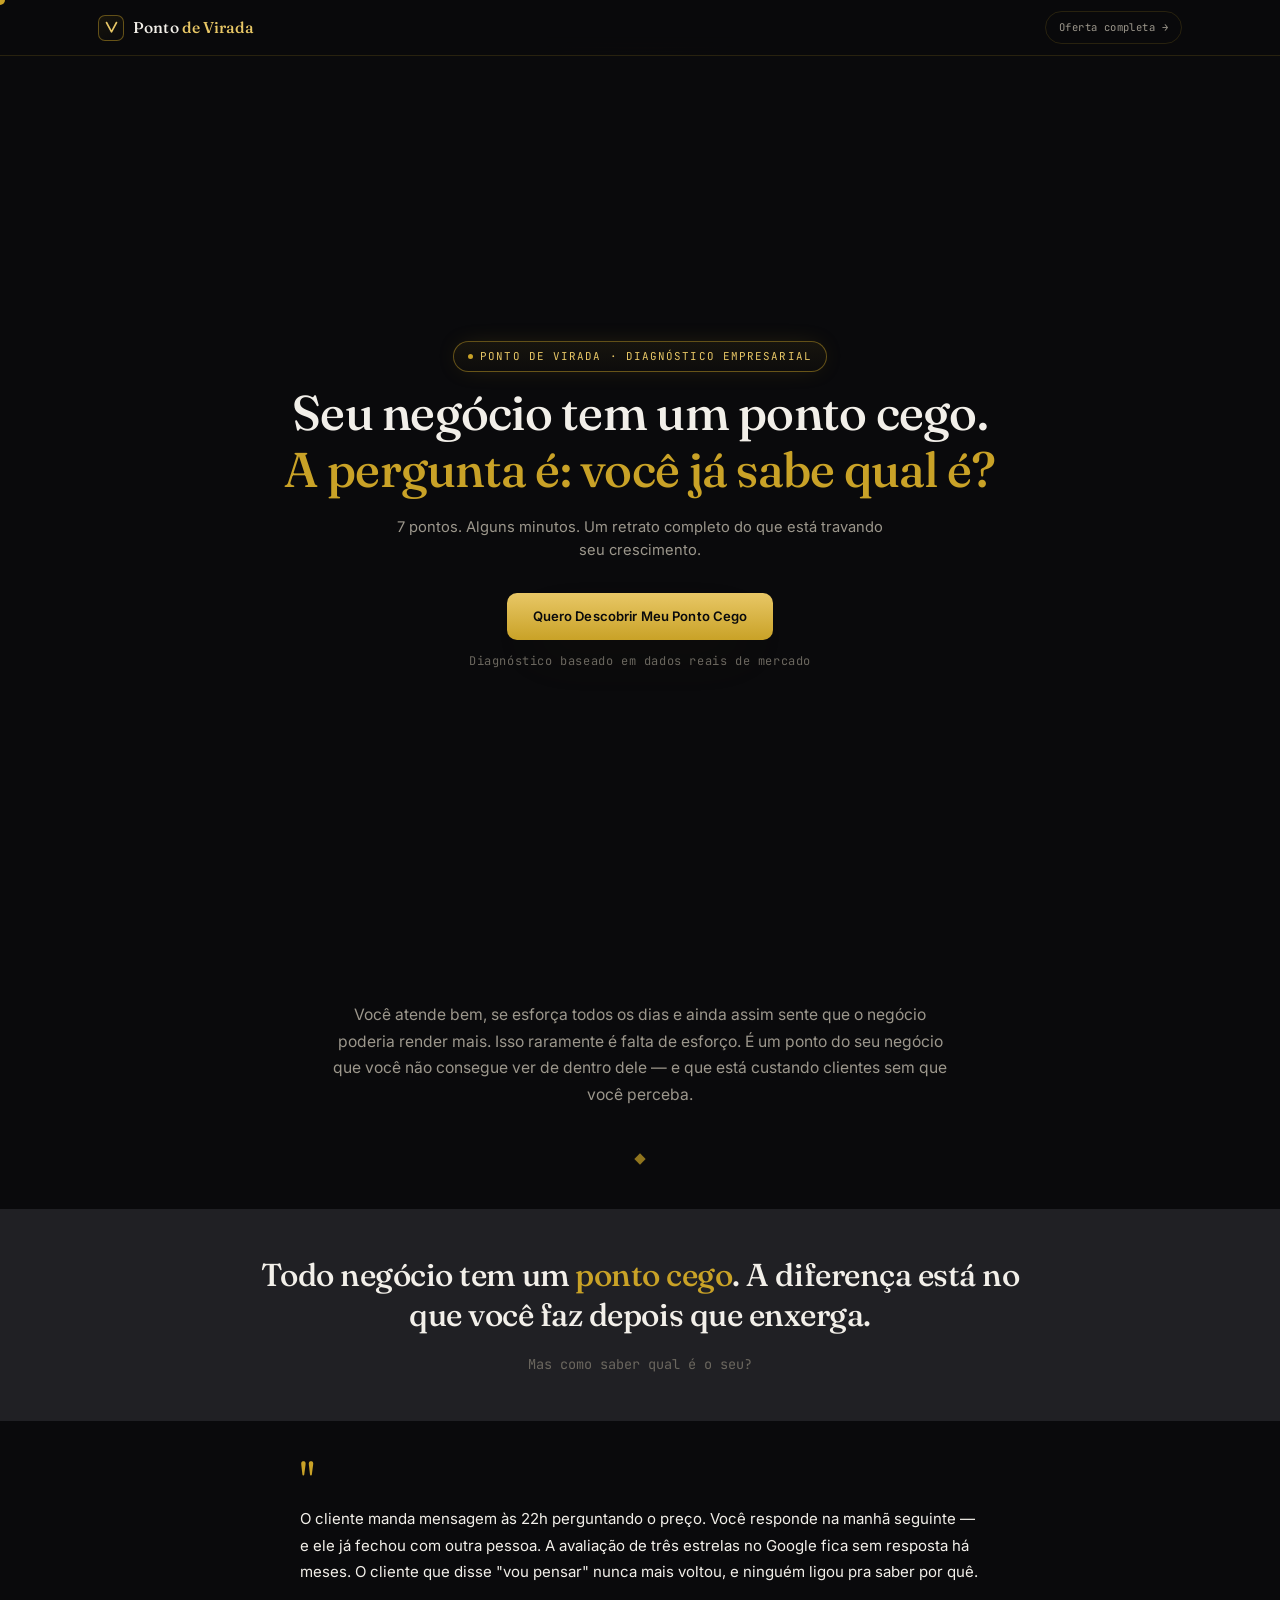
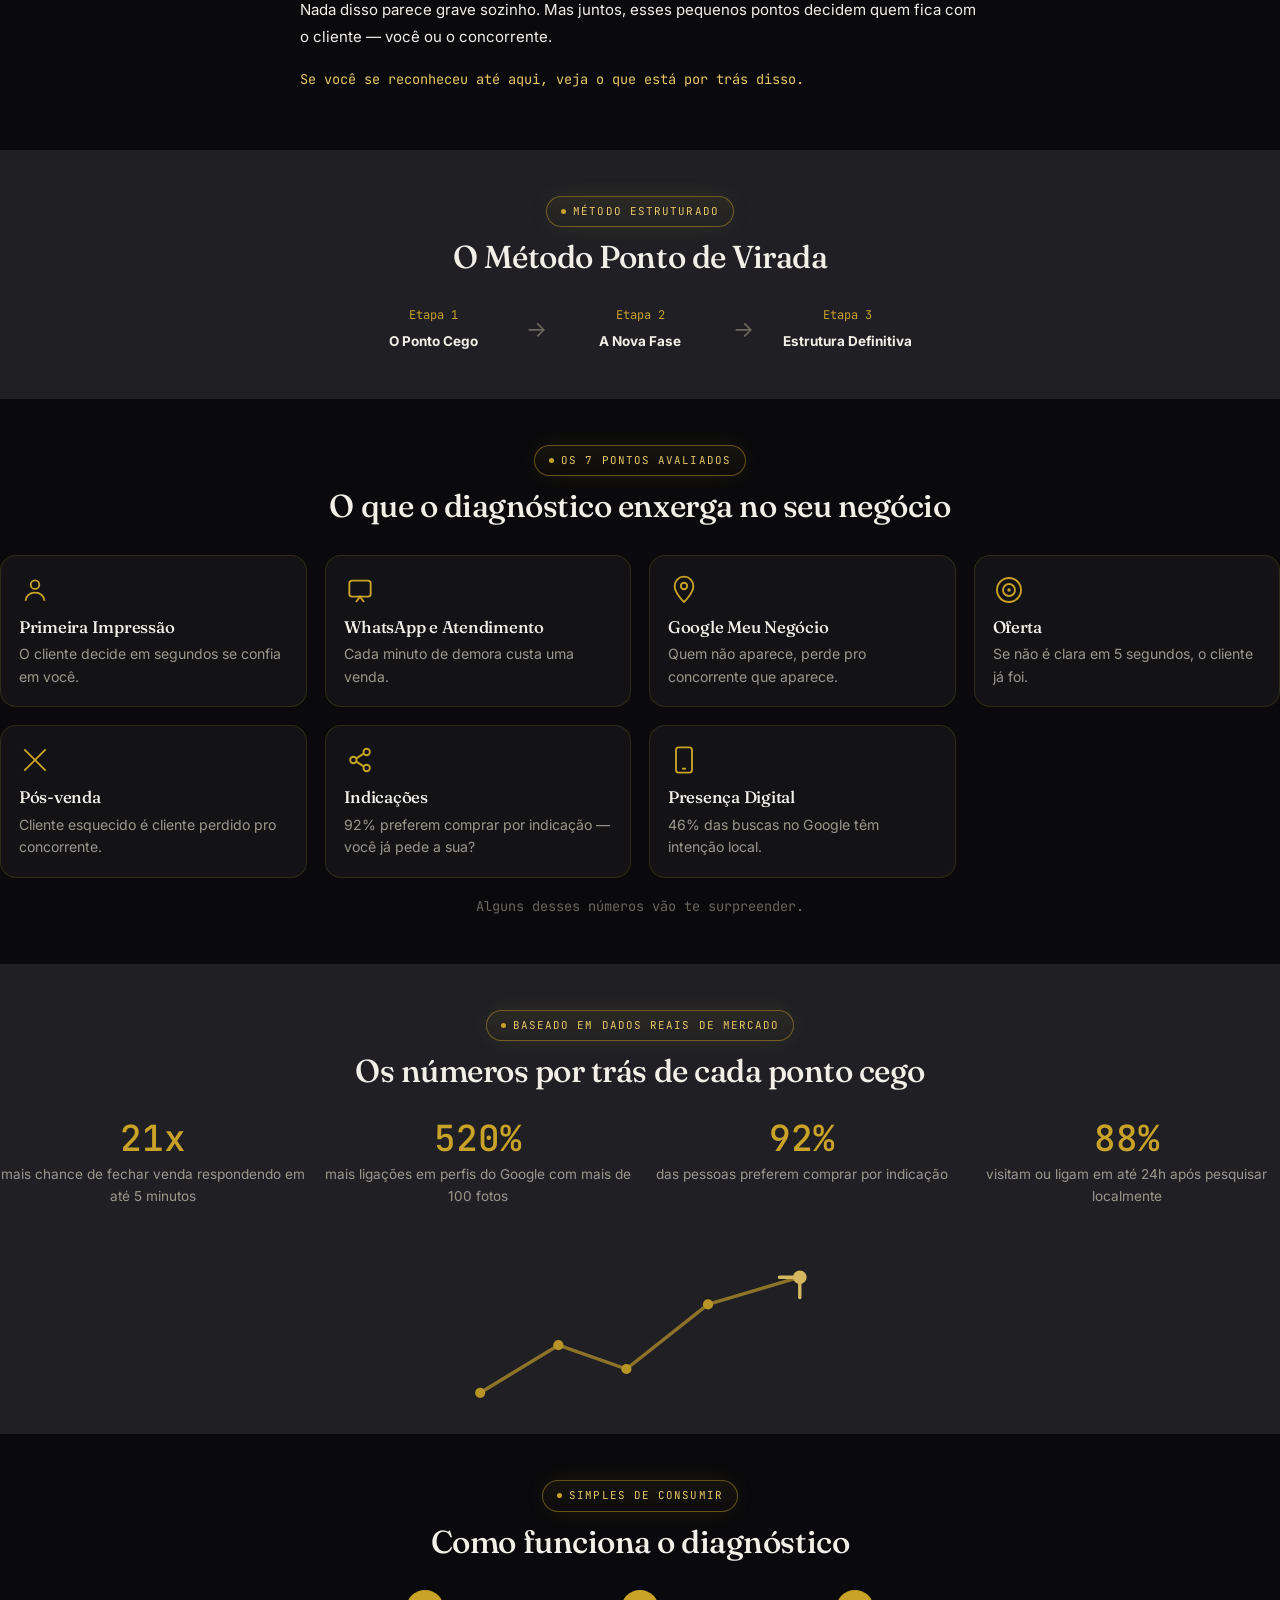
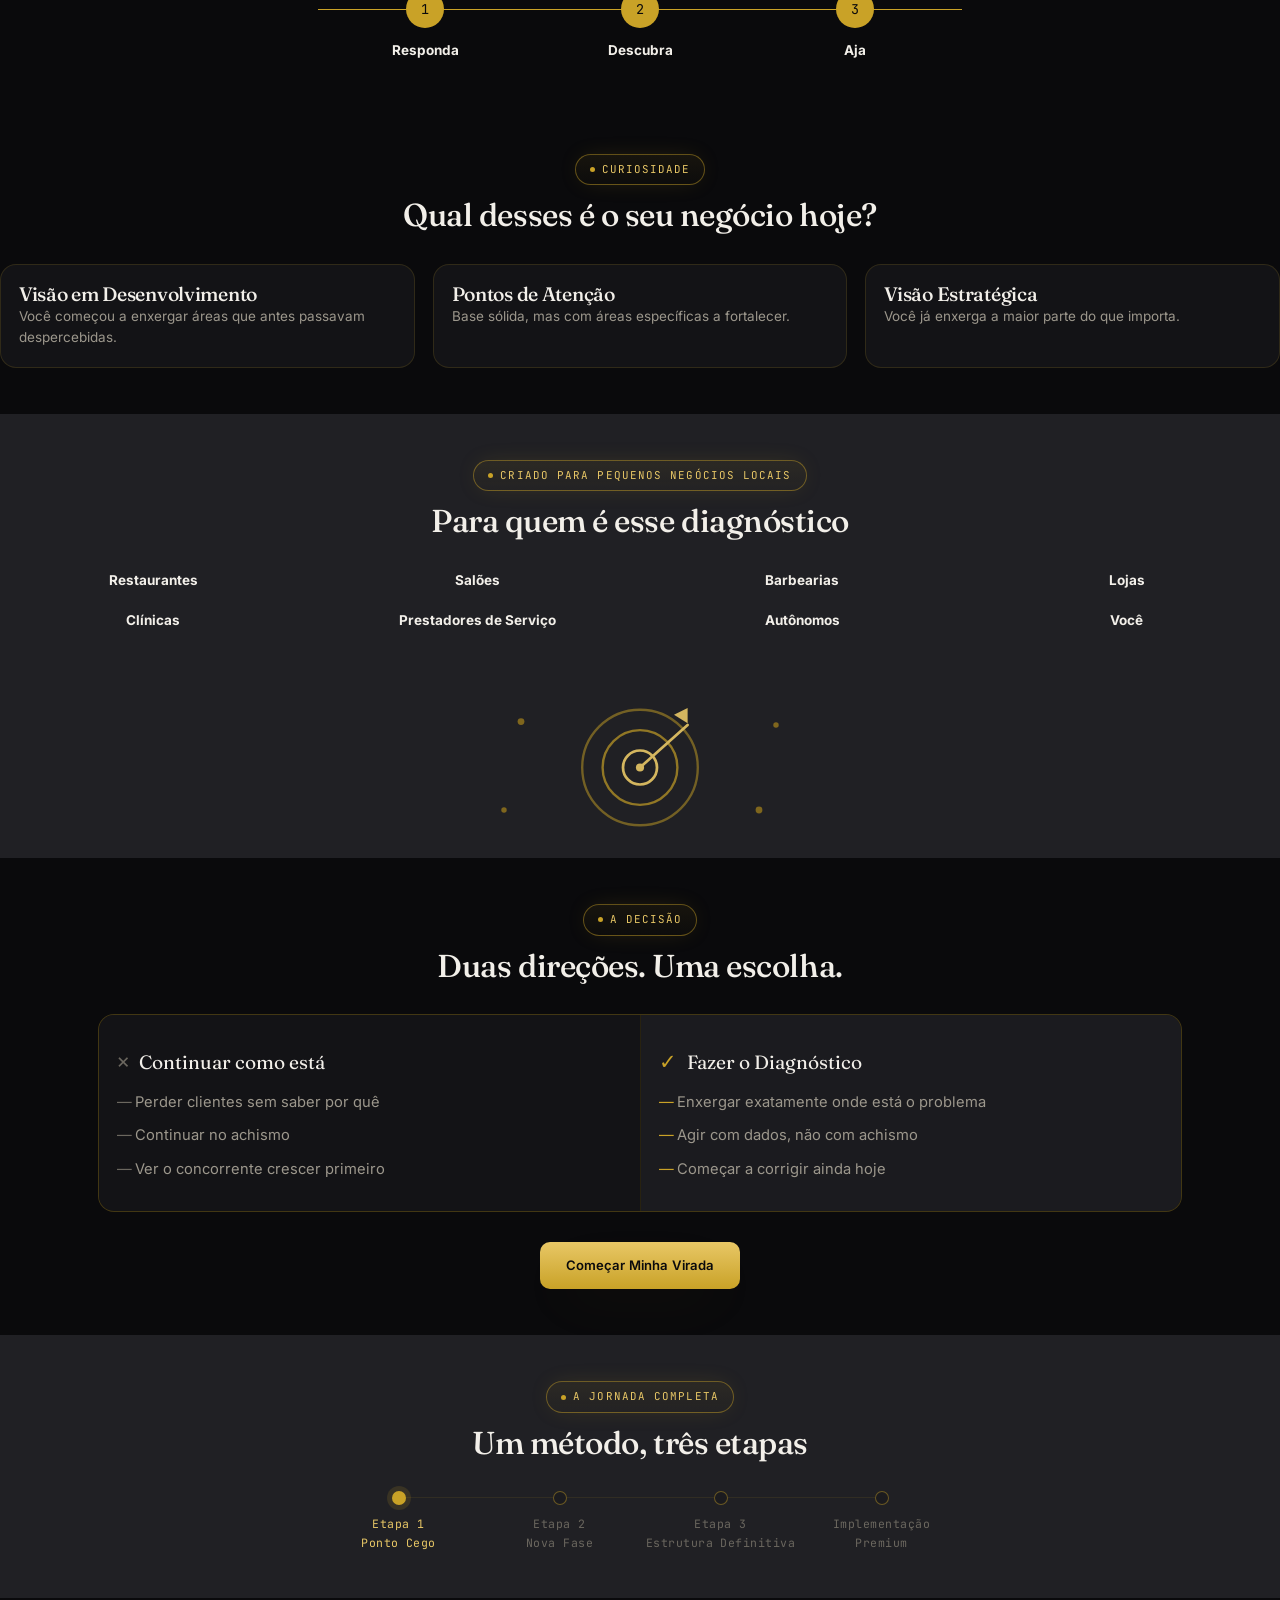
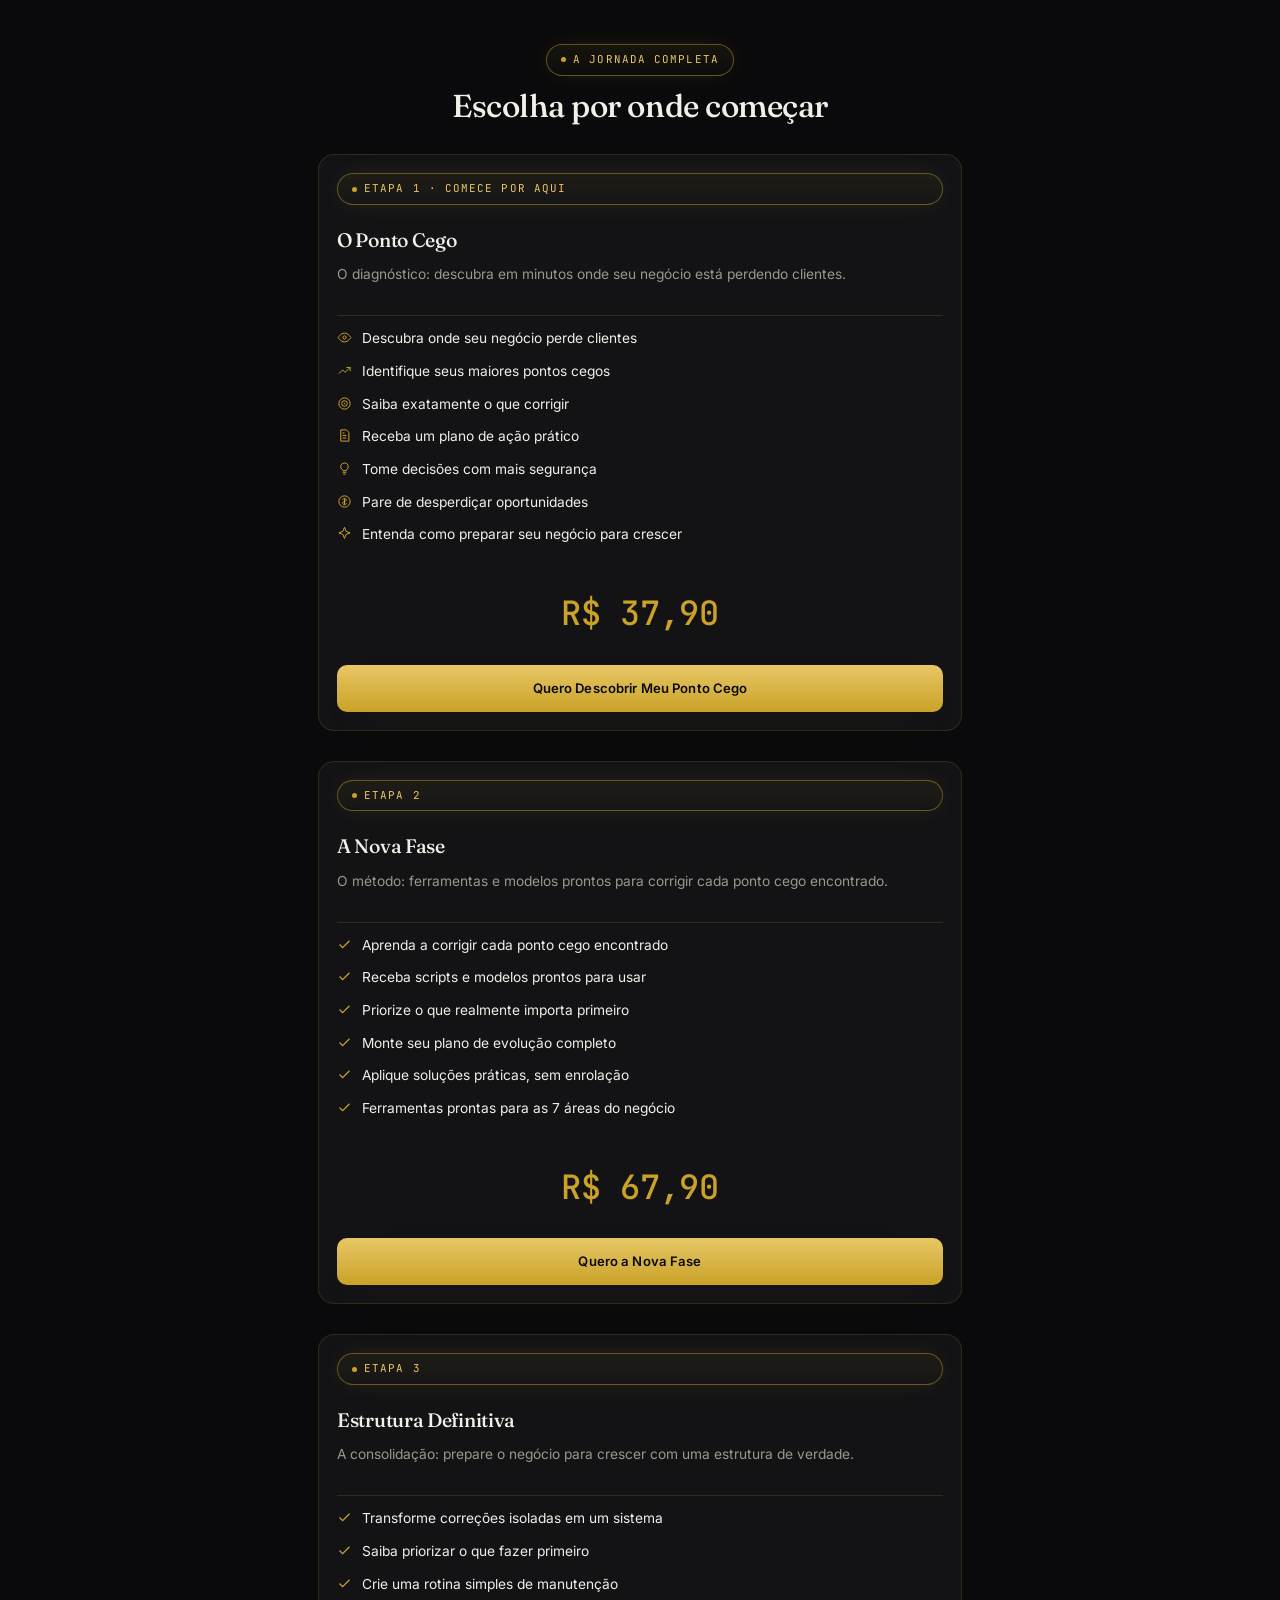
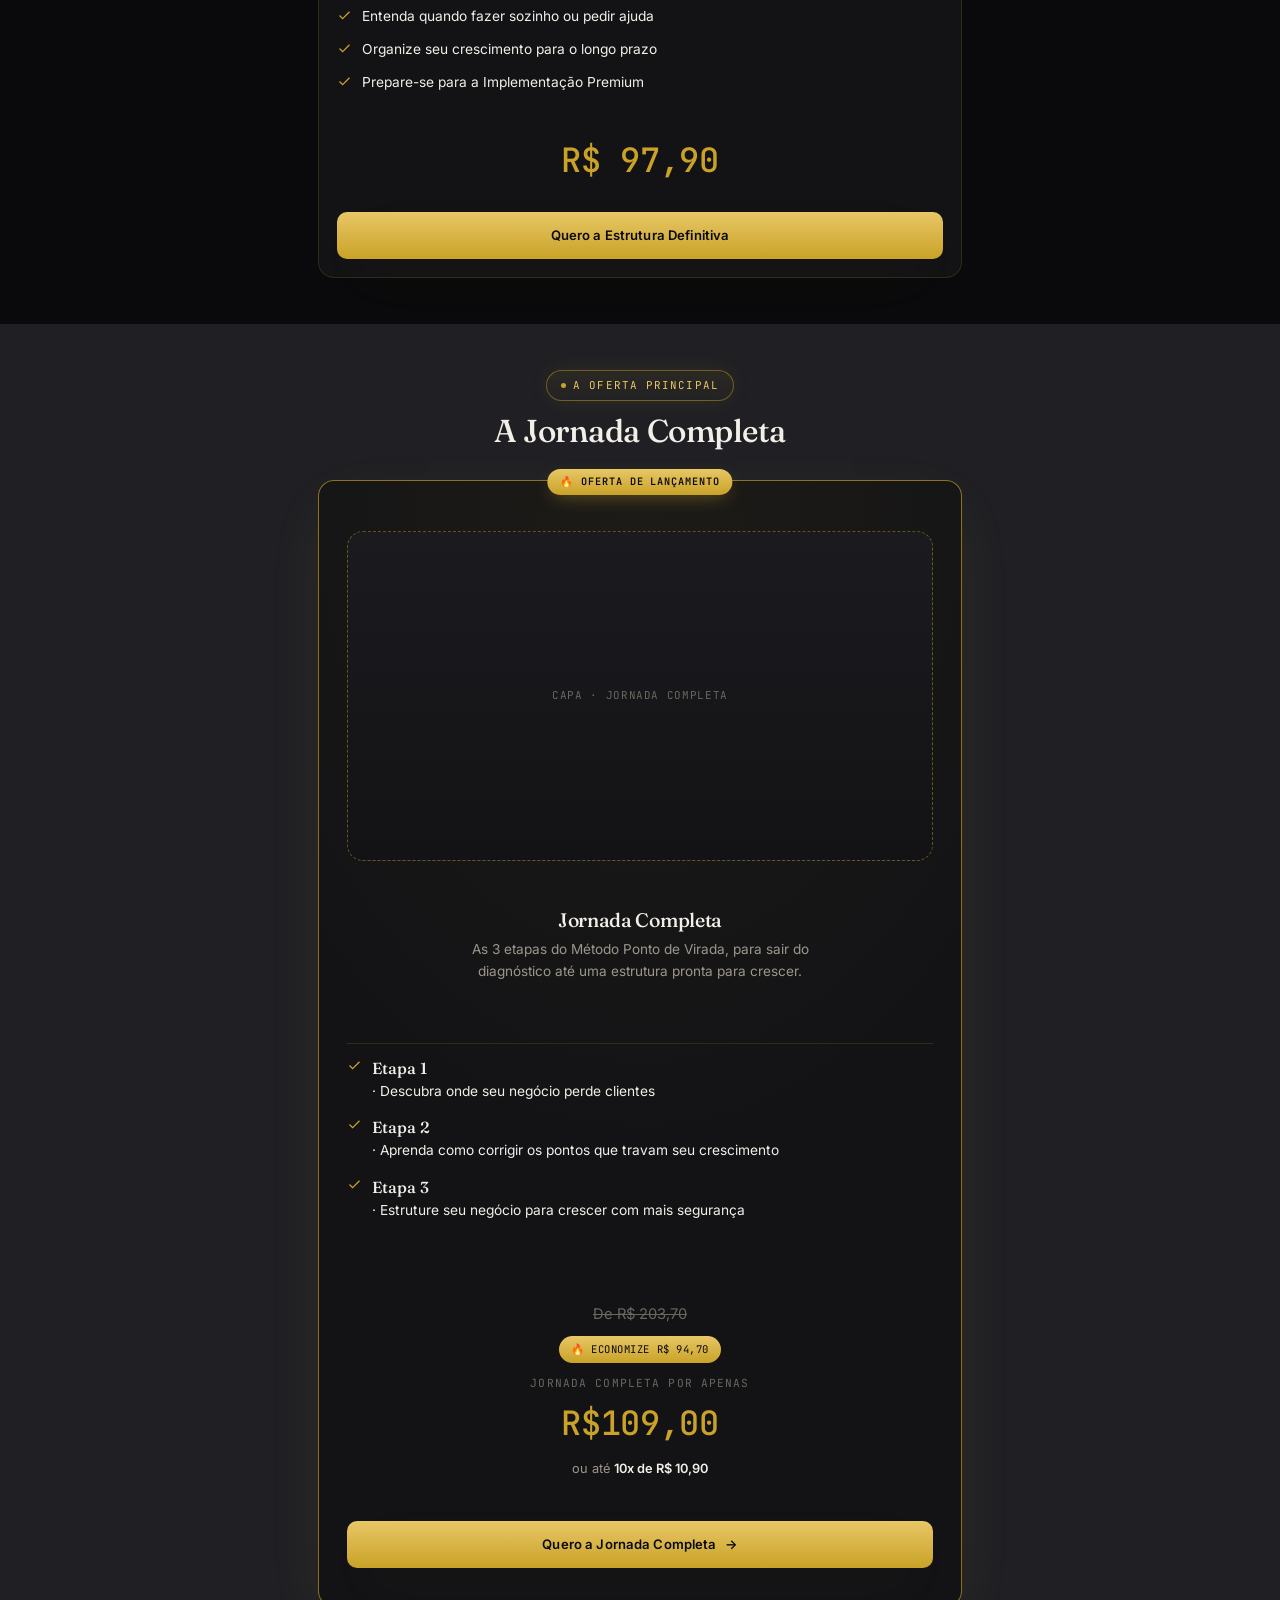
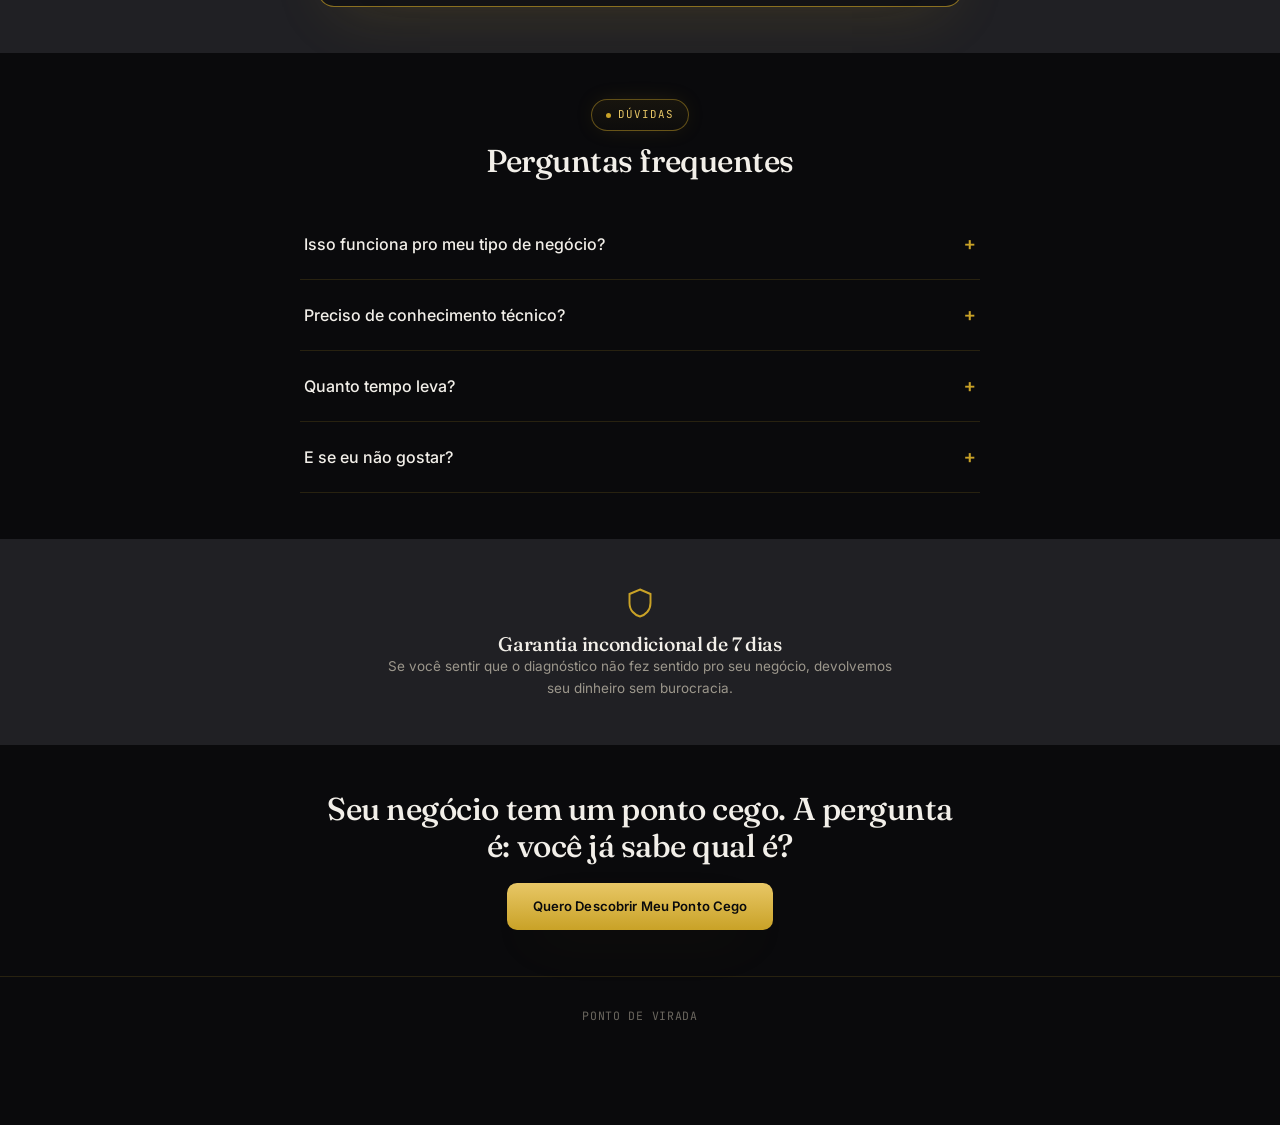
==== commit dd028522: "Add files via upload" ====
--- a/index.html
+++ b/index.html
@@ -6,37 +6,421 @@
 <title>Ponto de Virada — Descubra o ponto cego do seu negócio</title>
 <meta name="description" content="Um diagnóstico prático de 10 minutos para descobrir exatamente onde seu negócio está perdendo clientes — e o que fazer a respeito. Baseado em dados reais de mercado.">
 
-<!-- Open Graph -->
-<meta property="og:title" content="Ponto de Virada — Descubra o ponto cego do seu negócio">
-<meta property="og:description" content="Um diagnóstico prático de 10 minutos para descobrir exatamente onde seu negócio está perdendo clientes.">
-<meta property="og:type" content="website">
-<meta property="og:image" content="assets/img/og-cover.jpg">
-
 <link rel="preconnect" href="https://fonts.googleapis.com">
 <link rel="preconnect" href="https://fonts.gstatic.com" crossorigin>
-<link href="https://fonts.googleapis.com/css2?family=Fraunces:opsz,wght@9..144,400;9..144,500;9..144,600&family=Inter:wght@400;500;600;700&family=IBM+Plex+Mono:wght@400;500&display=swap" rel="stylesheet">
-
-<link rel="stylesheet" href="assets/css/tokens.css">
-<link rel="stylesheet" href="assets/css/base.css">
-<link rel="stylesheet" href="assets/css/layout.css">
-<link rel="stylesheet" href="assets/css/components.css">
-<link rel="stylesheet" href="assets/css/sections.css">
+<link href="https://fonts.googleapis.com/css2?family=Fraunces:opsz,wght@9..144,400;9..144,500;9..144,600&family=Inter:wght@400;500;600;700&family=JetBrains+Mono:wght@400;500&display=swap" rel="stylesheet">
+
+<style>
+/* ===== TOKENS ===== */
+:root{
+  --bg:#0A0A0C; --surface:#131316; --surface-2:#1B1B1F; --grafite:#202024;
+  --border:rgba(201,162,39,0.16); --border-hover:rgba(201,162,39,0.45); --border-strong:rgba(201,162,39,0.65);
+  --gold:#C9A227; --gold-bright:#E8C766; --gold-glow:rgba(201,162,39,0.14); --gold-glow-soft:rgba(201,162,39,0.06);
+  --text:#F2EFE9; --text-muted:#9C978C; --text-dim:#6B675F;
+  --shadow-gold:0 20px 60px -20px rgba(201,162,39,0.18); --shadow-soft:0 12px 32px -12px rgba(0,0,0,0.5);
+  --font-display:'Fraunces',serif; --font-body:'Inter',-apple-system,sans-serif; --font-mono:'JetBrains Mono',monospace;
+  --sp-1:6px; --sp-2:12px; --sp-3:18px; --sp-4:30px; --sp-5:46px; --sp-6:68px; --sp-7:92px;
+  --container-max:1120px; --container-narrow:680px; --radius-sm:4px; --radius-md:8px; --radius-lg:16px;
+  --ease:cubic-bezier(0.22,1,0.36,1); --dur-fast:200ms; --dur-base:400ms; --dur-slow:700ms;
+  --header-h:56px;
+}
+@media (prefers-reduced-motion: reduce){ :root{ --dur-fast:0ms; --dur-base:0ms; --dur-slow:0ms; } }
+
+/* ===== BASE ===== */
+*,*::before,*::after{ box-sizing:border-box; margin:0; padding:0; }
+html{ scroll-behavior:smooth; }
+@media (prefers-reduced-motion: reduce){ html{ scroll-behavior:auto; } }
+body{ background:var(--bg); color:var(--text); font-family:var(--font-body); font-size:13.5px; line-height:1.6; -webkit-font-smoothing:antialiased; overflow-x:hidden; }
+img,svg{ display:block; max-width:100%; }
+a{ color:inherit; text-decoration:none; }
+button{ font-family:inherit; background:none; border:none; cursor:pointer; color:inherit; }
+::selection{ background:var(--gold); color:var(--bg); }
+h1,h2,h3{ font-family:var(--font-display); font-weight:500; letter-spacing:-0.015em; line-height:1.16; }
+h1{ font-size:clamp(1.7rem,6.3vw,3.05rem); }
+h2{ font-size:clamp(1.35rem,4vw,1.98rem); }
+h3{ font-size:clamp(1rem,2.3vw,1.22rem); }
+p{ color:var(--text-muted); }
+
+/* ---- Selo/badge premium (substitui o antigo "eyebrow" de texto solto) ---- */
+.eyebrow{
+  font-family:var(--font-mono);
+  font-size:0.68rem;
+  letter-spacing:0.1em;
+  text-transform:uppercase;
+  color:var(--gold-bright);
+  display:inline-flex;
+  align-items:center;
+  gap:7px;
+  margin-bottom:var(--sp-2);
+  padding:6px 14px;
+  border:1px solid var(--border-hover);
+  border-radius:20px;
+  background:linear-gradient(180deg, rgba(201,162,39,0.07), rgba(201,162,39,0.02));
+  box-shadow:0 0 24px -8px rgba(201,162,39,0.25);
+  white-space:nowrap;
+}
+.eyebrow::before{ content:""; width:5px; height:5px; border-radius:50%; background:var(--gold); display:inline-block; flex-shrink:0; }
+:focus-visible{ outline:2px solid var(--gold-bright); outline-offset:3px; border-radius:2px; }
+
+
+/* ===== LAYOUT ===== */
+.container{ max-width:var(--container-max); margin:0 auto; padding:0 var(--sp-3); }
+.container--narrow{ max-width:var(--container-narrow); margin:0 auto; padding:0 var(--sp-3); }
+section{ position:relative; padding:var(--sp-5) 0; }
+@media (max-width:720px){ section{ padding:var(--sp-4) 0; } }
+@media (max-width:480px){
+  body{ font-size:12.5px; }
+  section{ padding:34px 0; }
+  .container, .container--narrow{ padding:0 16px; }
+  .grid{ gap:12px; }
+  h1{ letter-spacing:-0.01em; }
+}
+.tone-a{ background:var(--bg); }
+.tone-b{ background:var(--grafite); }
+.grid{ display:grid; gap:var(--sp-3); }
+.grid-2{ grid-template-columns:repeat(2,1fr); }
+.grid-3{ grid-template-columns:repeat(3,1fr); }
+.grid-4{ grid-template-columns:repeat(4,1fr); }
+@media (max-width:960px){ .grid-4{ grid-template-columns:repeat(2,1fr); } }
+@media (max-width:640px){ .grid-2,.grid-3,.grid-4{ grid-template-columns:1fr; } }
+.text-center{ text-align:center; }
+.section-head{ max-width:640px; margin:0 auto var(--sp-4); text-align:center; }
+.divider-mark{ width:8px; height:8px; background:var(--gold); transform:rotate(45deg); margin:0 auto; opacity:0.7; }
+@media (max-width:960px){
+  .scroll-row{ display:flex; gap:var(--sp-2); overflow-x:auto; scroll-snap-type:x mandatory; -webkit-overflow-scrolling:touch; padding-bottom:var(--sp-2); scrollbar-width:none; }
+  .scroll-row::-webkit-scrollbar{ display:none; }
+  .scroll-row > *{ scroll-snap-align:start; flex:0 0 260px; }
+}
+
+/* ===== COMPONENTS ===== */
+.btn{ display:inline-flex; align-items:center; justify-content:center; gap:8px; padding:13px 26px; font-family:var(--font-body); font-weight:600; font-size:0.82rem; letter-spacing:0.01em; border-radius:10px; position:relative; overflow:hidden; transition:transform var(--dur-fast) var(--ease), box-shadow var(--dur-fast) var(--ease), background var(--dur-fast) var(--ease), filter var(--dur-fast) var(--ease); white-space:nowrap; }
+.btn-primary{ background:linear-gradient(180deg, var(--gold-bright), var(--gold)); color:#0A0A0C; box-shadow:var(--shadow-gold); }
+.btn-primary:hover{ filter:brightness(1.08); transform:translateY(-2px); box-shadow:0 26px 70px -18px rgba(201,162,39,0.34); }
+.btn-primary:active{ transform:translateY(0) scale(0.98); filter:brightness(0.98); }
+.btn-primary .arrow{ display:inline-block; transition:transform var(--dur-fast) var(--ease); }
+.btn-primary:hover .arrow{ transform:translateX(3px); }
+/* Brilho sutil passando lentamente pelo botão */
+.btn-primary::after{
+  content:"";
+  position:absolute; top:0; left:-60%;
+  width:40%; height:100%;
+  background:linear-gradient(115deg, transparent, rgba(255,255,255,0.35), transparent);
+  transform:skewX(-20deg);
+  animation:btnShine 4.5s ease-in-out infinite;
+}
+@keyframes btnShine{
+  0%{ left:-60%; }
+  35%{ left:130%; }
+  100%{ left:130%; }
+}
+@media (prefers-reduced-motion: reduce){ .btn-primary::after{ animation:none; display:none; } }
+
+/* ---- Placeholder de imagem reutilizável ----
+   Use em qualquer lugar que vá receber uma imagem futura
+   (capas de produto, fotos, etc). Basta trocar a <div class="img-placeholder">
+   por uma tag <img> real quando o arquivo existir. */
+.img-placeholder{
+  width:100%;
+  aspect-ratio:16/9;
+  border:1px dashed var(--border-hover);
+  border-radius:var(--radius-lg);
+  background:linear-gradient(180deg, var(--surface-2), var(--surface));
+  display:flex; align-items:center; justify-content:center;
+  margin-bottom:var(--sp-3);
+  overflow:hidden;
+}
+.img-placeholder span{
+  font-family:var(--font-mono);
+  font-size:0.68rem;
+  letter-spacing:0.06em;
+  text-transform:uppercase;
+  color:var(--text-dim);
+}
+.img-placeholder img{ width:100%; height:100%; object-fit:cover; }
+
+/* ---- Gráfico decorativo (quebra visual entre seções de texto) ----
+   Ilustrações vetoriais próprias, em traço dourado sobre fundo
+   preto/carvão — usadas para quebrar blocos longos de texto sem
+   depender de fotos externas ou aparência de template genérico. */
+.visual-break{ display:flex; justify-content:center; padding:14px 0; }
+.visual-break svg{ width:100%; max-width:340px; height:auto; opacity:0.9; }
+@media (max-width:480px){ .visual-break svg{ max-width:260px; } }
+.btn-ghost{ background:transparent; border:1px solid var(--border-hover); color:var(--text); }
+.btn-ghost:hover{ border-color:var(--gold); background:var(--gold-glow-soft); }
+.btn-block{ width:100%; }
+
+.nav{ position:sticky; top:0; z-index:40; height:var(--header-h); backdrop-filter:blur(14px); background:rgba(10,10,12,0.72); border-bottom:1px solid var(--border); }
+.nav-inner{ height:100%; display:flex; align-items:center; justify-content:space-between; padding:0 var(--sp-3); max-width:var(--container-max); margin:0 auto; }
+
+/* ---- Slot da marca ----
+   .brand-icon é o espaço reservado para o ícone oficial (24–28px).
+   Enquanto não existir o arquivo, mostra um placeholder discreto.
+   Para usar o ícone real, troque o conteúdo de .brand-icon por:
+   <img src="icon.svg" alt="" class="brand-icon-img"> */
+.brand{ display:flex; align-items:center; gap:9px; min-width:0; }
+.brand-icon{
+  width:26px; height:26px; flex-shrink:0;
+  border-radius:7px;
+  display:flex; align-items:center; justify-content:center;
+  background:linear-gradient(155deg, #17140B, #0A0A0C);
+  border:1px solid var(--border-hover);
+}
+.brand-icon svg{ width:15px; height:15px; }
+.brand-icon-img{ width:100%; height:100%; object-fit:contain; border-radius:7px; }
+.brand-text{
+  font-family:var(--font-display);
+  font-weight:500;
+  font-size:clamp(0.78rem, 3.4vw, 0.98rem);
+  letter-spacing:0.01em;
+  white-space:nowrap;
+  overflow:hidden;
+  text-overflow:ellipsis;
+}
+.brand-text b{ color:var(--gold-bright); font-weight:500; }
+
+.nav-link{
+  font-family:var(--font-mono);
+  font-size:0.66rem;
+  letter-spacing:0.04em;
+  color:var(--text-muted);
+  white-space:nowrap;
+  padding:7px 13px;
+  border:1px solid var(--border);
+  border-radius:20px;
+  transition:color var(--dur-fast) var(--ease), border-color var(--dur-fast) var(--ease), background var(--dur-fast) var(--ease);
+  flex-shrink:0;
+}
+.nav-link:hover{ color:var(--gold-bright); border-color:var(--border-hover); background:var(--gold-glow-soft); }
+@media (max-width:420px){ .nav-link{ display:none; } }
+
+.card{ background:var(--surface); border:1px solid var(--border); border-radius:var(--radius-lg); padding:var(--sp-3); transition:transform var(--dur-base) var(--ease), border-color var(--dur-base) var(--ease), box-shadow var(--dur-base) var(--ease); }
+.card:hover{ border-color:var(--border-hover); transform:translateY(-4px); box-shadow:var(--shadow-soft); }
+.card-pillar{ min-width:200px; }
+.card-pillar .icon{ width:32px; height:32px; color:var(--gold); opacity:0.55; transition:opacity var(--dur-base) var(--ease); margin-bottom:var(--sp-2); }
+.card-pillar.is-visible .icon{ opacity:1; }
+.card-pillar h3{ font-size:1.05rem; margin-bottom:6px; }
+.card-pillar p{ font-size:0.88rem; }
+.card-product{ display:flex; flex-direction:column; gap:var(--sp-2); }
+.card-product--featured{
+  border:1px solid var(--border-strong);
+  box-shadow:var(--shadow-gold);
+  position:relative;
+  isolation:isolate;
+}
+.card-product--featured::before{
+  content:"";
+  position:absolute;
+  inset:-1px;
+  z-index:-1;
+  border-radius:inherit;
+  background:radial-gradient(120% 100% at 50% 0%, var(--gold-glow-soft) 0%, transparent 60%);
+  pointer-events:none;
+}
+.badge-featured{ position:absolute; top:-12px; left:50%; transform:translateX(-50%); background:linear-gradient(180deg, var(--gold-bright), var(--gold)); color:#0A0A0C; font-family:var(--font-mono); font-size:0.64rem; letter-spacing:0.09em; text-transform:uppercase; padding:5px 13px; border-radius:20px; font-weight:600; white-space:nowrap; box-shadow:0 6px 18px -6px rgba(201,162,39,0.5); }
+
+/* ---- Checklist com check dourado (sem underline, sem bullet) ---- */
+.check-list{ display:flex; flex-direction:column; gap:var(--sp-2); }
+.check-item{ display:flex; align-items:flex-start; gap:12px; text-align:left; }
+.check-item svg{ flex-shrink:0; width:17px; height:17px; margin-top:2px; color:var(--gold); }
+.check-item span{ font-size:0.92rem; color:var(--text); line-height:1.5; }
+.check-item strong{ display:block; font-family:var(--font-display); font-size:1rem; font-weight:500; color:var(--text); margin-bottom:1px; }
+.check-item small{ display:block; font-size:0.8rem; color:var(--text-dim); }
+
+/* ---- Bloco de preço — sempre em uma linha só ---- */
+.price-block{ text-align:center; margin:var(--sp-2) 0; }
+.price-block .price-label{ font-family:var(--font-mono); font-size:0.72rem; letter-spacing:0.08em; text-transform:uppercase; color:var(--text-dim); margin-bottom:6px; }
+.price-block .price-old{ font-size:0.85rem; color:var(--text-dim); text-decoration:line-through; margin-bottom:2px; }
+.price-block .price-main{
+  font-family:var(--font-mono);
+  font-size:clamp(1.6rem, 6vw, 2.1rem);
+  color:var(--gold);
+  font-weight:500;
+  white-space:nowrap;
+  letter-spacing:-0.01em;
+}
+.price-block .price-save{ margin-top:6px; font-family:var(--font-mono); font-size:0.72rem; color:var(--gold-bright); letter-spacing:0.02em; }
+.price-main--xl{ font-size:clamp(2.3rem, 10vw, 3.1rem); }
+
+/* ---- Hierarquia de preço da oferta principal (Jornada Completa) ---- */
+.price-block--offer{ padding-top:var(--sp-2); }
+.price-block--offer .price-old{ font-size:0.92rem; margin-bottom:10px; }
+.price-badge-save{
+  display:inline-block;
+  font-family:var(--font-mono);
+  font-size:0.66rem;
+  letter-spacing:0.05em;
+  text-transform:uppercase;
+  color:#0A0A0C;
+  background:linear-gradient(180deg, var(--gold-bright), var(--gold));
+  padding:5px 12px;
+  border-radius:20px;
+  margin-bottom:var(--sp-2);
+}
+.price-block--offer .price-label{
+  font-family:var(--font-mono);
+  font-size:0.7rem;
+  letter-spacing:0.1em;
+  text-transform:uppercase;
+  color:var(--text-dim);
+  margin-bottom:4px;
+}
+.price-installment{
+  margin-top:8px;
+  font-size:0.8rem;
+  color:var(--text-muted);
+}
+.price-installment strong{ color:var(--text); font-weight:600; }
+
+/* ---- Pilha de cards de oferta (Etapa 1, 2 e 3) ---- */
+.offer-stack{ display:flex; flex-direction:column; gap:var(--sp-4); }
+.offer-check-list{ margin:var(--sp-3) 0; padding-top:var(--sp-2); border-top:1px solid var(--border); }
+.offer-check-list .check-item{ gap:10px; }
+.offer-check-list .check-item svg{ width:15px; height:15px; }
+.offer-check-list .check-item span{ font-size:0.86rem; }
+.stat{ text-align:center; min-width:150px; }
+.stat-number{ font-family:var(--font-mono); font-size:clamp(1.6rem,3.6vw,2.25rem); color:var(--gold); font-weight:500; line-height:1; margin-bottom:8px; }
+.stat-label{ font-size:0.85rem; color:var(--text-muted); }
+
+.accordion-item{ border-bottom:1px solid var(--border); }
+.accordion-trigger{ width:100%; display:flex; align-items:center; justify-content:space-between; padding:22px 4px; text-align:left; font-family:var(--font-body); font-weight:500; font-size:1rem; }
+.accordion-icon{ font-family:var(--font-mono); color:var(--gold); font-size:1.2rem; transition:transform var(--dur-base) var(--ease); flex-shrink:0; margin-left:16px; }
+.accordion-item.is-open .accordion-icon{ transform:rotate(45deg); }
+.accordion-panel{ max-height:0; overflow:hidden; transition:max-height var(--dur-base) var(--ease); }
+.accordion-panel-inner{ padding:0 4px 22px; font-size:0.94rem; line-height:1.7; }
+
+.timeline{ display:flex; align-items:flex-start; justify-content:space-between; position:relative; margin-top:var(--sp-4); }
+.timeline::before{ content:""; position:absolute; top:19px; left:0; right:0; height:1px; background:var(--border); }
+.timeline-fill{ position:absolute; top:19px; left:0; height:1px; background:var(--gold); width:0%; transition:width 1.1s var(--ease); }
+.timeline-step{ position:relative; z-index:1; text-align:center; flex:1; }
+.timeline-dot{ width:38px; height:38px; border-radius:50%; background:var(--surface); border:1px solid var(--border-hover); display:flex; align-items:center; justify-content:center; font-family:var(--font-mono); color:var(--gold); margin:0 auto var(--sp-2); transition:border-color var(--dur-base) var(--ease), background var(--dur-base) var(--ease); }
+.timeline-step.is-active .timeline-dot{ background:var(--gold); color:#0A0A0C; }
+@media (max-width:640px){
+  .timeline{ flex-direction:column; gap:var(--sp-3); align-items:flex-start; }
+  .timeline::before{ top:0; bottom:0; left:19px; right:auto; width:1px; height:auto; }
+  .timeline-fill{ top:0; left:19px; width:1px; height:0%; }
+  .timeline-step{ display:flex; align-items:center; gap:var(--sp-2); text-align:left; }
+  .timeline-dot{ margin:0; flex-shrink:0; }
+}
+
+.journey{ display:flex; align-items:center; gap:0; }
+.journey-node{ display:flex; flex-direction:column; align-items:center; gap:10px; flex:1; position:relative; }
+.journey-dot{ width:14px; height:14px; border-radius:50%; background:var(--surface-2); border:1px solid var(--border-hover); z-index:1; }
+.journey-node--active .journey-dot{ background:var(--gold); box-shadow:0 0 0 5px var(--gold-glow); }
+.journey-node--locked{ opacity:0.4; }
+.journey-line{ position:absolute; top:6px; left:50%; right:-50%; height:1px; background:var(--border); opacity:0.6; z-index:0; }
+.journey-node:last-child .journey-line{ display:none; }
+.journey-label{ font-family:var(--font-mono); font-size:0.72rem; letter-spacing:0.04em; text-align:center; color:var(--text-dim); }
+.journey-node--active .journey-label{ color:var(--gold-bright); }
+@media (max-width:640px){
+  .journey{ flex-direction:column; align-items:flex-start; gap:var(--sp-3); }
+  .journey-node{ flex-direction:row; align-items:center; }
+  .journey-line{ top:0; bottom:-24px; left:6px; right:auto; width:1px; height:auto; }
+}
+
+.compare{ display:grid; grid-template-columns:1fr 1fr; gap:1px; background:var(--border); border:1px solid var(--border); border-radius:var(--radius-lg); overflow:hidden; }
+@media (max-width:640px){ .compare{ grid-template-columns:1fr; } }
+.compare-col{ background:var(--surface); padding:var(--sp-4) var(--sp-3); }
+.compare-col--negative{ opacity:0.65; }
+.compare-col--positive{ background:var(--surface-2); }
+.compare-title{ display:flex; align-items:center; gap:10px; font-family:var(--font-display); font-size:1.2rem; margin-bottom:var(--sp-2); }
+.compare-mark{ font-family:var(--font-mono); font-size:1.3rem; }
+.compare-col--negative .compare-mark{ color:var(--text-dim); }
+.compare-col--positive .compare-mark{ color:var(--gold); }
+.compare-list{ list-style:none; display:flex; flex-direction:column; gap:10px; }
+.compare-list li{ font-size:0.92rem; color:var(--text-muted); padding-left:18px; position:relative; }
+.compare-list li::before{ content:"—"; position:absolute; left:0; color:var(--text-dim); }
+.compare-col--positive .compare-list li::before{ color:var(--gold); }
+
+.sticky-cta{ position:fixed; bottom:0; left:0; right:0; z-index:50; display:none; align-items:center; justify-content:space-between; gap:10px; padding:11px 16px; background:rgba(10,10,12,0.9); backdrop-filter:blur(16px); border-top:1px solid var(--border-hover); transition:transform var(--dur-base) var(--ease); }
+.sticky-cta.is-hidden{ transform:translateY(100%); }
+.sticky-cta-info{ display:flex; flex-direction:column; min-width:0; }
+.sticky-cta-label{ font-family:var(--font-mono); font-size:0.62rem; letter-spacing:0.04em; color:var(--gold-bright); white-space:nowrap; }
+.sticky-cta-price{ font-family:var(--font-mono); font-size:0.8rem; color:var(--text); white-space:nowrap; overflow:hidden; text-overflow:ellipsis; max-width:100%; }
+.sticky-cta-price s{ color:var(--text-dim); font-size:0.72rem; margin-right:5px; text-decoration-color:var(--text-dim); }
+.sticky-cta-price b{ color:var(--gold); font-weight:600; }
+.sticky-cta .btn{ padding:11px 18px; font-size:0.76rem; flex-shrink:0; }
+@media (max-width:720px){ .sticky-cta{ display:flex; } }
+
+.reveal{ opacity:0; transform:translateY(24px); transition:opacity var(--dur-slow) var(--ease), transform var(--dur-slow) var(--ease); }
+.reveal.is-visible{ opacity:1; transform:translateY(0); }
+.reveal-focus{ opacity:0; filter:blur(6px); transform:translateY(16px); transition:opacity var(--dur-slow) var(--ease), filter var(--dur-slow) var(--ease), transform var(--dur-slow) var(--ease); }
+.reveal-focus.is-visible{ opacity:1; filter:blur(0); transform:translateY(0); }
+@media (prefers-reduced-motion: reduce){ .reveal,.reveal-focus{ opacity:1; transform:none; filter:none; transition:none; } }
+
+/* ===== SECTIONS ===== */
+.scroll-glow{ position:fixed; top:0; left:50%; width:900px; height:900px; margin-left:-450px; background:radial-gradient(circle, var(--gold-glow) 0%, transparent 68%); pointer-events:none; z-index:0; will-change:transform; }
+@media (max-width:720px){ .scroll-glow{ display:none; } }
+
+.hero{ min-height:100svh; display:flex; flex-direction:column; align-items:center; justify-content:center; text-align:center; padding:var(--sp-6) var(--sp-3); position:relative; overflow:hidden; }
+@media (max-width:480px){ .hero{ min-height:88svh; padding:var(--sp-5) 18px; } }
+.hero-title{ max-width:820px; margin-bottom:var(--sp-3); }
+.hero-title .line-accent{ color:var(--gold); display:block; }
+.hero-sub{ max-width:500px; font-size:0.92rem; margin-bottom:var(--sp-4); }
+.hero-trust{ margin-top:var(--sp-2); font-family:var(--font-mono); font-size:0.75rem; letter-spacing:0.05em; color:var(--text-dim); }
+
+.dor-text{ max-width:620px; margin:0 auto; text-align:center; font-size:0.98rem; line-height:1.7; color:var(--text-muted); }
+
+.big-idea{ text-align:center; max-width:760px; margin:0 auto; }
+.big-idea h2{ line-height:1.28; }
+.big-idea .accent{ color:var(--gold); }
+.big-idea .bridge{ margin-top:var(--sp-3); font-family:var(--font-mono); font-size:0.85rem; color:var(--text-dim); }
+
+.story{ max-width:var(--container-narrow); margin:0 auto; position:relative; }
+.story-quote-mark{ font-family:var(--font-display); font-size:2.8rem; color:var(--gold); opacity:0.35; line-height:0.6; margin-bottom:var(--sp-2); }
+.story p{ font-size:0.94rem; line-height:1.75; color:var(--text); margin-bottom:var(--sp-2); }
+.story .bridge{ margin-top:var(--sp-3); font-family:var(--font-mono); font-size:0.85rem; color:var(--gold-bright); }
+
+.method-row{ display:flex; align-items:center; justify-content:center; gap:var(--sp-3); flex-wrap:wrap; }
+.method-step{ text-align:center; min-width:150px; }
+.method-step .step-num{ font-family:var(--font-mono); font-size:0.75rem; color:var(--gold); margin-bottom:6px; }
+.method-arrow{ color:var(--text-dim); font-size:1.4rem; }
+@media (max-width:640px){ .method-row{ flex-direction:column; } .method-arrow{ transform:rotate(90deg); } }
+
+.bridge-text{ text-align:center; font-family:var(--font-mono); font-size:0.85rem; color:var(--text-dim); margin-top:var(--sp-3); }
+.faq-list{ max-width:var(--container-narrow); margin:0 auto; }
+.guarantee{ text-align:center; max-width:520px; margin:0 auto; }
+.guarantee-icon{ width:36px; height:36px; margin:0 auto var(--sp-2); color:var(--gold); }
+.cta-final{ text-align:center; }
+.cta-final h2{ max-width:640px; margin:0 auto var(--sp-3); }
+
+footer{ padding:var(--sp-4) 0 calc(var(--sp-4) + 70px); border-top:1px solid var(--border); text-align:center; }
+footer p{ font-family:var(--font-mono); font-size:0.72rem; letter-spacing:0.06em; color:var(--text-dim); text-transform:uppercase; }
+@media (max-width:720px){ footer{ padding-bottom:calc(var(--sp-4) + 90px); } }
+
+.cursor-dot{ position:fixed; top:0; left:0; width:10px; height:10px; border-radius:50%; background:var(--gold); pointer-events:none; z-index:100; transform:translate(-50%,-50%); transition:width var(--dur-fast) var(--ease), height var(--dur-fast) var(--ease), filter var(--dur-fast) var(--ease); will-change:transform; }
+.cursor-dot.is-hover{ width:34px; height:34px; filter:blur(1px); background:transparent; border:1px solid var(--gold-bright); }
+@media (hover:none),(pointer:coarse){ .cursor-dot{ display:none; } }
+</style>
 </head>
 <body>
 
 <div class="scroll-glow" aria-hidden="true"></div>
 
-<!-- ============ NAV ============ -->
 <header class="nav">
   <div class="nav-inner">
-    <span class="nav-logo">Ponto de Virada</span>
-    <a href="#pacote" class="nav-link">Já decidiu? Veja a oferta completa →</a>
+    <a href="#" class="brand" aria-label="Ponto de Virada">
+      <!-- Quando o ícone oficial (arquivo de imagem) existir, substitua
+           todo o conteúdo de .brand-icon por:
+           <img src="icon.svg" alt="" class="brand-icon-img"> -->
+      <span class="brand-icon" aria-hidden="true">
+        <svg viewBox="0 0 24 24" fill="none">
+          <defs>
+            <linearGradient id="pvGold" x1="2" y1="4" x2="22" y2="20">
+              <stop offset="0" stop-color="#E8C766"/>
+              <stop offset="1" stop-color="#C9A227"/>
+            </linearGradient>
+          </defs>
+          <path d="M4 4l8 15 8-15" stroke="url(#pvGold)" stroke-width="2.6" stroke-linecap="round" stroke-linejoin="round"/>
+        </svg>
+      </span>
+      <span class="brand-text">Ponto <b>de Virada</b></span>
+    </a>
+    <a href="#pacote" class="nav-link">Oferta completa →</a>
   </div>
 </header>
 
 <main>
 
-  <!-- ============ 1. HERO ============ -->
   <section class="hero tone-a">
     <span class="eyebrow">Ponto de Virada · Diagnóstico Empresarial</span>
     <h1 class="hero-title reveal">
@@ -48,7 +432,6 @@
     <p class="hero-trust reveal">Diagnóstico baseado em dados reais de mercado</p>
   </section>
 
-  <!-- ============ 2. DOR ============ -->
   <section class="tone-a">
     <div class="container--narrow">
       <p class="dor-text reveal">
@@ -60,7 +443,6 @@
     <div class="divider-mark" style="margin-top:var(--sp-5)"></div>
   </section>
 
-  <!-- ============ 3. GRANDE IDEIA ============ -->
   <section class="tone-b">
     <div class="big-idea">
       <h2 class="reveal-focus" data-stagger>
@@ -71,7 +453,6 @@
     </div>
   </section>
 
-  <!-- ============ 4. HISTÓRIA DO CLIENTE ============ -->
   <section class="tone-a">
     <div class="story" data-stagger>
       <div class="story-quote-mark reveal">"</div>
@@ -88,173 +469,112 @@
     </div>
   </section>
 
-  <!-- ============ 5. APRESENTAÇÃO DO MÉTODO ============ -->
   <section class="tone-b">
     <div class="section-head">
       <span class="eyebrow">Método Estruturado</span>
       <h2 class="reveal">O Método Ponto de Virada</h2>
     </div>
     <div class="method-row" data-stagger>
-      <div class="method-step reveal">
-        <div class="step-num">Etapa 1</div>
-        <strong>O Ponto Cego</strong>
-      </div>
+      <div class="method-step reveal"><div class="step-num">Etapa 1</div><strong>O Ponto Cego</strong></div>
       <span class="method-arrow">→</span>
-      <div class="method-step reveal">
-        <div class="step-num">Etapa 2</div>
-        <strong>A Nova Fase</strong>
-      </div>
+      <div class="method-step reveal"><div class="step-num">Etapa 2</div><strong>A Nova Fase</strong></div>
       <span class="method-arrow">→</span>
-      <div class="method-step reveal">
-        <div class="step-num">Etapa 3</div>
-        <strong>Estrutura Definitiva</strong>
-      </div>
-    </div>
-  </section>
-
-  <!-- ============ 6. OS 7 PONTOS ============ -->
+      <div class="method-step reveal"><div class="step-num">Etapa 3</div><strong>Estrutura Definitiva</strong></div>
+    </div>
+  </section>
+
   <section class="tone-a" id="pontos">
     <div class="section-head">
       <span class="eyebrow">Os 7 Pontos Avaliados</span>
       <h2 class="reveal">O que o diagnóstico enxerga no seu negócio</h2>
     </div>
-
     <div class="grid grid-4 scroll-row" data-stagger>
       <div class="card card-pillar reveal">
         <svg class="icon" viewBox="0 0 24 24" fill="none" stroke="currentColor" stroke-width="1.4"><circle cx="12" cy="8" r="3.2"/><path d="M5 20c0-3.5 3-6 7-6s7 2.5 7 6"/></svg>
-        <h3>Primeira Impressão</h3>
-        <p>O cliente decide em segundos se confia em você.</p>
+        <h3>Primeira Impressão</h3><p>O cliente decide em segundos se confia em você.</p>
       </div>
       <div class="card card-pillar reveal">
         <svg class="icon" viewBox="0 0 24 24" fill="none" stroke="currentColor" stroke-width="1.4"><rect x="4" y="5" width="16" height="12" rx="2"/><path d="M9 21l3-4 3 4"/></svg>
-        <h3>WhatsApp e Atendimento</h3>
-        <p>Cada minuto de demora custa uma venda.</p>
+        <h3>WhatsApp e Atendimento</h3><p>Cada minuto de demora custa uma venda.</p>
       </div>
       <div class="card card-pillar reveal">
         <svg class="icon" viewBox="0 0 24 24" fill="none" stroke="currentColor" stroke-width="1.4"><path d="M12 21s7-6.5 7-12a7 7 0 10-14 0c0 5.5 7 12 7 12z"/><circle cx="12" cy="9" r="2.4"/></svg>
-        <h3>Google Meu Negócio</h3>
-        <p>Quem não aparece, perde pro concorrente que aparece.</p>
+        <h3>Google Meu Negócio</h3><p>Quem não aparece, perde pro concorrente que aparece.</p>
       </div>
       <div class="card card-pillar reveal">
         <svg class="icon" viewBox="0 0 24 24" fill="none" stroke="currentColor" stroke-width="1.4"><circle cx="12" cy="12" r="9"/><circle cx="12" cy="12" r="4.5"/><circle cx="12" cy="12" r="0.6" fill="currentColor"/></svg>
-        <h3>Oferta</h3>
-        <p>Se não é clara em 5 segundos, o cliente já foi.</p>
+        <h3>Oferta</h3><p>Se não é clara em 5 segundos, o cliente já foi.</p>
       </div>
       <div class="card card-pillar reveal">
         <svg class="icon" viewBox="0 0 24 24" fill="none" stroke="currentColor" stroke-width="1.4"><path d="M4 4l16 16M20 4L4 20"/></svg>
-        <h3>Pós-venda</h3>
-        <p>Cliente esquecido é cliente perdido pro concorrente.</p>
+        <h3>Pós-venda</h3><p>Cliente esquecido é cliente perdido pro concorrente.</p>
       </div>
       <div class="card card-pillar reveal">
         <svg class="icon" viewBox="0 0 24 24" fill="none" stroke="currentColor" stroke-width="1.4"><circle cx="7" cy="12" r="2.4"/><circle cx="17" cy="6" r="2.4"/><circle cx="17" cy="18" r="2.4"/><path d="M9.2 10.8l5.6-3.6M9.2 13.2l5.6 3.6"/></svg>
-        <h3>Indicações</h3>
-        <p>92% preferem comprar por indicação — você já pede a sua?</p>
+        <h3>Indicações</h3><p>92% preferem comprar por indicação — você já pede a sua?</p>
       </div>
       <div class="card card-pillar reveal">
         <svg class="icon" viewBox="0 0 24 24" fill="none" stroke="currentColor" stroke-width="1.4"><rect x="6" y="2.5" width="12" height="19" rx="2"/><path d="M10.5 18.5h3"/></svg>
-        <h3>Presença Digital</h3>
-        <p>46% das buscas no Google têm intenção local.</p>
+        <h3>Presença Digital</h3><p>46% das buscas no Google têm intenção local.</p>
       </div>
     </div>
     <p class="bridge-text reveal">Alguns desses números vão te surpreender.</p>
   </section>
 
-  <!-- ============ 7. DADOS DE MERCADO ============ -->
   <section class="tone-b">
     <div class="section-head">
       <span class="eyebrow">Baseado em Dados Reais de Mercado</span>
       <h2 class="reveal">Os números por trás de cada ponto cego</h2>
     </div>
     <div class="grid grid-4" data-stagger>
-      <div class="stat reveal-focus">
-        <div class="stat-number" data-count-to="21" data-suffix="x">0</div>
-        <p class="stat-label">mais chance de fechar venda respondendo em até 5 minutos</p>
-      </div>
-      <div class="stat reveal-focus">
-        <div class="stat-number" data-count-to="520" data-suffix="%">0</div>
-        <p class="stat-label">mais ligações em perfis do Google com mais de 100 fotos</p>
-      </div>
-      <div class="stat reveal-focus">
-        <div class="stat-number" data-count-to="92" data-suffix="%">0</div>
-        <p class="stat-label">das pessoas preferem comprar por indicação</p>
-      </div>
-      <div class="stat reveal-focus">
-        <div class="stat-number" data-count-to="88" data-suffix="%">0</div>
-        <p class="stat-label">visitam ou ligam em até 24h após pesquisar localmente</p>
-      </div>
-    </div>
-  </section>
-
-  <!-- ============ 8. COMO FUNCIONA ============ -->
+      <div class="stat reveal-focus"><div class="stat-number" data-count-to="21" data-suffix="x">0</div><p class="stat-label">mais chance de fechar venda respondendo em até 5 minutos</p></div>
+      <div class="stat reveal-focus"><div class="stat-number" data-count-to="520" data-suffix="%">0</div><p class="stat-label">mais ligações em perfis do Google com mais de 100 fotos</p></div>
+      <div class="stat reveal-focus"><div class="stat-number" data-count-to="92" data-suffix="%">0</div><p class="stat-label">das pessoas preferem comprar por indicação</p></div>
+      <div class="stat reveal-focus"><div class="stat-number" data-count-to="88" data-suffix="%">0</div><p class="stat-label">visitam ou ligam em até 24h após pesquisar localmente</p></div>
+    </div>
+  </section>
+
+  <div class="visual-break tone-b" aria-hidden="true">
+    <svg viewBox="0 0 200 90" fill="none">
+      <defs>
+        <linearGradient id="growthGold" x1="0" y1="90" x2="200" y2="0">
+          <stop offset="0" stop-color="#8A6E1D"/>
+          <stop offset="1" stop-color="#E8C766"/>
+        </linearGradient>
+      </defs>
+      <path d="M6 74L52 46 92 60 140 22 194 6" stroke="url(#growthGold)" stroke-width="2" stroke-linecap="round" stroke-linejoin="round"/>
+      <circle cx="6" cy="74" r="3" fill="#C9A227"/>
+      <circle cx="52" cy="46" r="3" fill="#C9A227"/>
+      <circle cx="92" cy="60" r="3" fill="#C9A227"/>
+      <circle cx="140" cy="22" r="3" fill="#C9A227"/>
+      <circle cx="194" cy="6" r="4" fill="#E8C766"/>
+      <path d="M182 6h12v12" stroke="#E8C766" stroke-width="2" stroke-linecap="round" stroke-linejoin="round"/>
+    </svg>
+  </div>
+
   <section class="tone-a">
-    <div class="section-head">
-      <span class="eyebrow">Simples de Consumir</span>
-      <h2 class="reveal">Como funciona o diagnóstico</h2>
-    </div>
+    <div class="section-head"><span class="eyebrow">Simples de Consumir</span><h2 class="reveal">Como funciona o diagnóstico</h2></div>
     <div class="container--narrow">
       <div class="timeline">
         <div class="timeline-fill"></div>
-        <div class="timeline-step">
-          <div class="timeline-dot">1</div>
-          <strong>Responda</strong>
-        </div>
-        <div class="timeline-step">
-          <div class="timeline-dot">2</div>
-          <strong>Descubra</strong>
-        </div>
-        <div class="timeline-step">
-          <div class="timeline-dot">3</div>
-          <strong>Aja</strong>
-        </div>
-      </div>
-    </div>
-  </section>
-
-  <!-- ============ 9. O QUE RECEBE ============ -->
+        <div class="timeline-step"><div class="timeline-dot">1</div><strong>Responda</strong></div>
+        <div class="timeline-step"><div class="timeline-dot">2</div><strong>Descubra</strong></div>
+        <div class="timeline-step"><div class="timeline-dot">3</div><strong>Aja</strong></div>
+      </div>
+    </div>
+  </section>
+
+  <section class="tone-a">
+    <div class="section-head"><span class="eyebrow">Curiosidade</span><h2 class="reveal">Qual desses é o seu negócio hoje?</h2></div>
+    <div class="grid grid-3" data-stagger>
+      <div class="card reveal"><h3>Visão em Desenvolvimento</h3><p>Você começou a enxergar áreas que antes passavam despercebidas.</p></div>
+      <div class="card reveal"><h3>Pontos de Atenção</h3><p>Base sólida, mas com áreas específicas a fortalecer.</p></div>
+      <div class="card reveal"><h3>Visão Estratégica</h3><p>Você já enxerga a maior parte do que importa.</p></div>
+    </div>
+  </section>
+
   <section class="tone-b">
-    <div class="section-head">
-      <span class="eyebrow">O que você recebe</span>
-      <h2 class="reveal">Tudo pronto para aplicar hoje</h2>
-    </div>
-    <div class="container--narrow">
-      <ul class="compare-list" data-stagger style="gap:16px;">
-        <li class="reveal" style="font-size:1rem; color:var(--text);">Diagnóstico completo dos 7 pontos do seu negócio</li>
-        <li class="reveal" style="font-size:1rem; color:var(--text);">Checklists práticos para cada ponto avaliado</li>
-        <li class="reveal" style="font-size:1rem; color:var(--text);">Micro-ações para aplicar ainda hoje</li>
-        <li class="reveal" style="font-size:1rem; color:var(--text);">Classificação final do seu negócio</li>
-        <li class="reveal" style="font-size:1rem; color:var(--text);">Bônus: Checklist da Empresa Moderna</li>
-      </ul>
-    </div>
-  </section>
-
-  <!-- ============ 10. CLASSIFICAÇÃO FINAL ============ -->
-  <section class="tone-a">
-    <div class="section-head">
-      <span class="eyebrow">Curiosidade</span>
-      <h2 class="reveal">Qual desses é o seu negócio hoje?</h2>
-    </div>
-    <div class="grid grid-3" data-stagger>
-      <div class="card reveal">
-        <h3>Visão em Desenvolvimento</h3>
-        <p>Você começou a enxergar áreas que antes passavam despercebidas.</p>
-      </div>
-      <div class="card reveal">
-        <h3>Pontos de Atenção</h3>
-        <p>Base sólida, mas com áreas específicas a fortalecer.</p>
-      </div>
-      <div class="card reveal">
-        <h3>Visão Estratégica</h3>
-        <p>Você já enxerga a maior parte do que importa.</p>
-      </div>
-    </div>
-  </section>
-
-  <!-- ============ 11. PARA QUEM É ============ -->
-  <section class="tone-b">
-    <div class="section-head">
-      <span class="eyebrow">Criado para Pequenos Negócios Locais</span>
-      <h2 class="reveal">Para quem é esse diagnóstico</h2>
-    </div>
+    <div class="section-head"><span class="eyebrow">Criado para Pequenos Negócios Locais</span><h2 class="reveal">Para quem é esse diagnóstico</h2></div>
     <div class="grid grid-4" data-stagger>
       <div class="text-center reveal"><strong>Restaurantes</strong></div>
       <div class="text-center reveal"><strong>Salões</strong></div>
@@ -267,29 +587,32 @@
     </div>
   </section>
 
-  <!-- ============ 12. COMPARAÇÃO ============ -->
+  <div class="visual-break tone-b" aria-hidden="true">
+    <svg viewBox="0 0 200 90" fill="none">
+      <circle cx="100" cy="45" r="34" stroke="#C9A227" stroke-width="1.4" opacity="0.55"/>
+      <circle cx="100" cy="45" r="22" stroke="#C9A227" stroke-width="1.4" opacity="0.75"/>
+      <circle cx="100" cy="45" r="10" stroke="#E8C766" stroke-width="1.6"/>
+      <circle cx="100" cy="45" r="2.4" fill="#E8C766"/>
+      <path d="M100 45L128 20" stroke="#E8C766" stroke-width="1.6" stroke-linecap="round"/>
+      <path d="M120 14l8-4v9z" fill="#E8C766"/>
+      <circle cx="30" cy="18" r="2" fill="#8A6E1D"/>
+      <circle cx="170" cy="70" r="2" fill="#8A6E1D"/>
+      <circle cx="20" cy="70" r="1.6" fill="#8A6E1D"/>
+      <circle cx="180" cy="20" r="1.6" fill="#8A6E1D"/>
+    </svg>
+  </div>
+
   <section class="tone-a" id="comparacao">
-    <div class="section-head">
-      <span class="eyebrow">A Decisão</span>
-      <h2 class="reveal">Duas direções. Uma escolha.</h2>
-    </div>
+    <div class="section-head"><span class="eyebrow">A Decisão</span><h2 class="reveal">Duas direções. Uma escolha.</h2></div>
     <div class="container">
       <div class="compare">
         <div class="compare-col compare-col--negative reveal">
           <div class="compare-title"><span class="compare-mark">✕</span> Continuar como está</div>
-          <ul class="compare-list">
-            <li>Perder clientes sem saber por quê</li>
-            <li>Continuar no achismo</li>
-            <li>Ver o concorrente crescer primeiro</li>
-          </ul>
+          <ul class="compare-list"><li>Perder clientes sem saber por quê</li><li>Continuar no achismo</li><li>Ver o concorrente crescer primeiro</li></ul>
         </div>
         <div class="compare-col compare-col--positive reveal">
           <div class="compare-title"><span class="compare-mark">✓</span> Fazer o Diagnóstico</div>
-          <ul class="compare-list">
-            <li>Enxergar exatamente onde está o problema</li>
-            <li>Agir com dados, não com achismo</li>
-            <li>Começar a corrigir ainda hoje</li>
-          </ul>
+          <ul class="compare-list"><li>Enxergar exatamente onde está o problema</li><li>Agir com dados, não com achismo</li><li>Começar a corrigir ainda hoje</li></ul>
         </div>
       </div>
       <div class="text-center" style="margin-top:var(--sp-4);">
@@ -298,129 +621,155 @@
     </div>
   </section>
 
-  <!-- ============ 13. JORNADA ============ -->
   <section class="tone-b">
+    <div class="section-head"><span class="eyebrow">A Jornada Completa</span><h2 class="reveal">Um método, três etapas</h2></div>
+    <div class="container--narrow">
+      <div class="journey" data-stagger>
+        <div class="journey-node journey-node--active reveal"><div class="journey-dot"></div><div class="journey-line"></div><span class="journey-label">Etapa 1<br>Ponto Cego</span></div>
+        <div class="journey-node journey-node--locked reveal"><div class="journey-dot"></div><div class="journey-line"></div><span class="journey-label">Etapa 2<br>Nova Fase</span></div>
+        <div class="journey-node journey-node--locked reveal"><div class="journey-dot"></div><div class="journey-line"></div><span class="journey-label">Etapa 3<br>Estrutura Definitiva</span></div>
+        <div class="journey-node journey-node--locked reveal"><div class="journey-dot"></div><span class="journey-label">Implementação<br>Premium</span></div>
+      </div>
+    </div>
+  </section>
+
+  <section class="tone-a" id="etapa1">
     <div class="section-head">
       <span class="eyebrow">A Jornada Completa</span>
-      <h2 class="reveal">Um método, três etapas</h2>
-    </div>
-    <div class="container--narrow">
-      <div class="journey" data-stagger>
-        <div class="journey-node journey-node--active reveal">
-          <div class="journey-dot"></div>
-          <div class="journey-line"></div>
-          <span class="journey-label">Etapa 1<br>Ponto Cego</span>
-        </div>
-        <div class="journey-node journey-node--locked reveal">
-          <div class="journey-dot"></div>
-          <div class="journey-line"></div>
-          <span class="journey-label">Etapa 2<br>Nova Fase</span>
-        </div>
-        <div class="journey-node journey-node--locked reveal">
-          <div class="journey-dot"></div>
-          <div class="journey-line"></div>
-          <span class="journey-label">Etapa 3<br>Estrutura Definitiva</span>
-        </div>
-        <div class="journey-node journey-node--locked reveal">
-          <div class="journey-dot"></div>
-          <span class="journey-label">Implementação<br>Premium</span>
-        </div>
-      </div>
-    </div>
-  </section>
-
-  <!-- ============ 14. ETAPA 1 (produto de entrada) ============ -->
-  <section class="tone-a" id="etapa1">
-    <div class="section-head">
-      <span class="eyebrow">Comece por aqui</span>
-      <h2 class="reveal">O Ponto Cego</h2>
-    </div>
-    <div class="container--narrow">
-      <div class="card card-product reveal" style="text-align:center; padding:var(--sp-4);">
-        <p>Diagnóstico completo dos 7 pontos do seu negócio, com checklists, micro-ações e seu resultado final.</p>
-        <div class="stat-number" style="font-size:2rem;">R$ 37,90</div>
+      <h2 class="reveal">Escolha por onde começar</h2>
+    </div>
+    <div class="container--narrow offer-stack" data-stagger>
+
+      <!-- ETAPA 1 -->
+      <div class="card card-product reveal">
+        <span class="eyebrow">Etapa 1 · Comece por aqui</span>
+        <h3>O Ponto Cego</h3>
+        <p style="font-size:0.86rem;">O diagnóstico: descubra em minutos onde seu negócio está perdendo clientes.</p>
+
+        <div class="check-list offer-check-list">
+          <div class="check-item"><svg viewBox="0 0 24 24" fill="none" stroke="currentColor" stroke-width="1.6"><path d="M2 12s3.5-7 10-7 10 7 10 7-3.5 7-10 7-10-7-10-7z"/><circle cx="12" cy="12" r="2.6"/></svg><span>Descubra onde seu negócio perde clientes</span></div>
+          <div class="check-item"><svg viewBox="0 0 24 24" fill="none" stroke="currentColor" stroke-width="1.6"><path d="M3 17l6-6 4 4 8-8M15 7h6v6"/></svg><span>Identifique seus maiores pontos cegos</span></div>
+          <div class="check-item"><svg viewBox="0 0 24 24" fill="none" stroke="currentColor" stroke-width="1.6"><circle cx="12" cy="12" r="9"/><circle cx="12" cy="12" r="4.5"/><circle cx="12" cy="12" r="0.6" fill="currentColor"/></svg><span>Saiba exatamente o que corrigir</span></div>
+          <div class="check-item"><svg viewBox="0 0 24 24" fill="none" stroke="currentColor" stroke-width="1.6"><path d="M6 3h9l4 4v14H6z"/><path d="M9 12h6M9 16h6M9 8h3"/></svg><span>Receba um plano de ação prático</span></div>
+          <div class="check-item"><svg viewBox="0 0 24 24" fill="none" stroke="currentColor" stroke-width="1.6"><path d="M9 18h6M10 21h4M12 3a6 6 0 00-3.5 10.9c.5.4.8 1 .8 1.6h5.4c0-.6.3-1.2.8-1.6A6 6 0 0012 3z"/></svg><span>Tome decisões com mais segurança</span></div>
+          <div class="check-item"><svg viewBox="0 0 24 24" fill="none" stroke="currentColor" stroke-width="1.6"><circle cx="12" cy="12" r="9"/><path d="M12 7v10M9 9.5c0-1.4 1.3-2.5 3-2.5s3 1.1 3 2.5-1.3 2-3 2.5-3 1.1-3 2.5 1.3 2.5 3 2.5 3-1.1 3-2.5"/></svg><span>Pare de desperdiçar oportunidades</span></div>
+          <div class="check-item"><svg viewBox="0 0 24 24" fill="none" stroke="currentColor" stroke-width="1.6"><path d="M12 2l2.5 6.5L21 11l-6.5 2.5L12 20l-2.5-6.5L3 11l6.5-2.5z"/></svg><span>Entenda como preparar seu negócio para crescer</span></div>
+        </div>
+
+        <div class="price-block">
+          <div class="price-main">R$ 37,90</div>
+        </div>
         <a href="#" class="btn btn-primary btn-block" data-checkout="etapa1">Quero Descobrir Meu Ponto Cego</a>
       </div>
-    </div>
-  </section>
-
-  <!-- ============ 15. PACOTE COMPLETO ============ -->
+
+      <!-- ETAPA 2 -->
+      <div class="card card-product reveal">
+        <span class="eyebrow">Etapa 2</span>
+        <h3>A Nova Fase</h3>
+        <p style="font-size:0.86rem;">O método: ferramentas e modelos prontos para corrigir cada ponto cego encontrado.</p>
+
+        <div class="check-list offer-check-list">
+          <div class="check-item"><svg viewBox="0 0 24 24" fill="none" stroke="currentColor" stroke-width="2"><path d="M4 12l5 5L20 6"/></svg><span>Aprenda a corrigir cada ponto cego encontrado</span></div>
+          <div class="check-item"><svg viewBox="0 0 24 24" fill="none" stroke="currentColor" stroke-width="2"><path d="M4 12l5 5L20 6"/></svg><span>Receba scripts e modelos prontos para usar</span></div>
+          <div class="check-item"><svg viewBox="0 0 24 24" fill="none" stroke="currentColor" stroke-width="2"><path d="M4 12l5 5L20 6"/></svg><span>Priorize o que realmente importa primeiro</span></div>
+          <div class="check-item"><svg viewBox="0 0 24 24" fill="none" stroke="currentColor" stroke-width="2"><path d="M4 12l5 5L20 6"/></svg><span>Monte seu plano de evolução completo</span></div>
+          <div class="check-item"><svg viewBox="0 0 24 24" fill="none" stroke="currentColor" stroke-width="2"><path d="M4 12l5 5L20 6"/></svg><span>Aplique soluções práticas, sem enrolação</span></div>
+          <div class="check-item"><svg viewBox="0 0 24 24" fill="none" stroke="currentColor" stroke-width="2"><path d="M4 12l5 5L20 6"/></svg><span>Ferramentas prontas para as 7 áreas do negócio</span></div>
+        </div>
+
+        <div class="price-block">
+          <div class="price-main">R$ 67,90</div>
+        </div>
+        <a href="#" class="btn btn-primary btn-block" data-checkout="etapa2">Quero a Nova Fase</a>
+      </div>
+
+      <!-- ETAPA 3 -->
+      <div class="card card-product reveal">
+        <span class="eyebrow">Etapa 3</span>
+        <h3>Estrutura Definitiva</h3>
+        <p style="font-size:0.86rem;">A consolidação: prepare o negócio para crescer com uma estrutura de verdade.</p>
+
+        <div class="check-list offer-check-list">
+          <div class="check-item"><svg viewBox="0 0 24 24" fill="none" stroke="currentColor" stroke-width="2"><path d="M4 12l5 5L20 6"/></svg><span>Transforme correções isoladas em um sistema</span></div>
+          <div class="check-item"><svg viewBox="0 0 24 24" fill="none" stroke="currentColor" stroke-width="2"><path d="M4 12l5 5L20 6"/></svg><span>Saiba priorizar o que fazer primeiro</span></div>
+          <div class="check-item"><svg viewBox="0 0 24 24" fill="none" stroke="currentColor" stroke-width="2"><path d="M4 12l5 5L20 6"/></svg><span>Crie uma rotina simples de manutenção</span></div>
+          <div class="check-item"><svg viewBox="0 0 24 24" fill="none" stroke="currentColor" stroke-width="2"><path d="M4 12l5 5L20 6"/></svg><span>Entenda quando fazer sozinho ou pedir ajuda</span></div>
+          <div class="check-item"><svg viewBox="0 0 24 24" fill="none" stroke="currentColor" stroke-width="2"><path d="M4 12l5 5L20 6"/></svg><span>Organize seu crescimento para o longo prazo</span></div>
+          <div class="check-item"><svg viewBox="0 0 24 24" fill="none" stroke="currentColor" stroke-width="2"><path d="M4 12l5 5L20 6"/></svg><span>Prepare-se para a Implementação Premium</span></div>
+        </div>
+
+        <div class="price-block">
+          <div class="price-main">R$ 97,90</div>
+        </div>
+        <a href="#" class="btn btn-primary btn-block" data-checkout="etapa3">Quero a Estrutura Definitiva</a>
+      </div>
+
+    </div>
+  </section>
+
   <section class="tone-b" id="pacote" data-hide-sticky>
     <div class="section-head">
-      <span class="eyebrow">Para quem já decidiu</span>
-      <h2 class="reveal">Leve a jornada completa</h2>
+      <span class="eyebrow">A Oferta Principal</span>
+      <h2 class="reveal">A Jornada Completa</h2>
     </div>
     <div class="container--narrow">
-      <div class="card card-product card-product--featured reveal" style="text-align:center; padding:var(--sp-5) var(--sp-4);">
-        <span class="badge-featured">Melhor Custo-Benefício</span>
-        <h3 style="margin-top:var(--sp-2);">Pacote Completo</h3>
-        <ul class="compare-list" style="text-align:left; margin:var(--sp-3) auto; max-width:320px;">
-          <li>Etapa 1 — O Ponto Cego</li>
-          <li>Etapa 2 — A Nova Fase</li>
-          <li>Etapa 3 — Estrutura Definitiva</li>
-        </ul>
-        <p style="text-decoration:line-through; color:var(--text-dim);">de R$ 97,70</p>
-        <div class="stat-number" style="font-size:2.2rem;">por R$ 69,90</div>
-        <a href="#" class="btn btn-primary btn-block" data-checkout="pacoteCompleto">Quero a Jornada Completa</a>
-      </div>
-    </div>
-  </section>
-
-  <!-- ============ 16. FAQ ============ -->
+      <div class="card card-product card-product--featured reveal" style="padding:38px 28px;">
+        <span class="badge-featured">🔥 Oferta de Lançamento</span>
+
+        <!-- Capa da Jornada Completa — troque por:
+             <img src="capa-jornada-completa.jpg" alt="Jornada Completa Ponto de Virada" class="img-placeholder-img"> -->
+        <div class="img-placeholder" style="margin-top:var(--sp-2);">
+          <span>Capa · Jornada Completa</span>
+        </div>
+
+        <div class="text-center" style="margin:var(--sp-3) 0 var(--sp-4);">
+          <h3>Jornada Completa</h3>
+          <p style="font-size:0.85rem; max-width:380px; margin:8px auto 0;">
+            As 3 etapas do Método Ponto de Virada, para sair do diagnóstico até uma estrutura pronta para crescer.
+          </p>
+        </div>
+
+        <div class="check-list offer-check-list" style="margin-bottom:var(--sp-5); gap:14px;">
+          <div class="check-item"><svg viewBox="0 0 24 24" fill="none" stroke="currentColor" stroke-width="2"><path d="M4 12l5 5L20 6"/></svg><span><strong>Etapa 1</strong> · Descubra onde seu negócio perde clientes</span></div>
+          <div class="check-item"><svg viewBox="0 0 24 24" fill="none" stroke="currentColor" stroke-width="2"><path d="M4 12l5 5L20 6"/></svg><span><strong>Etapa 2</strong> · Aprenda como corrigir os pontos que travam seu crescimento</span></div>
+          <div class="check-item"><svg viewBox="0 0 24 24" fill="none" stroke="currentColor" stroke-width="2"><path d="M4 12l5 5L20 6"/></svg><span><strong>Etapa 3</strong> · Estruture seu negócio para crescer com mais segurança</span></div>
+        </div>
+
+        <div class="price-block price-block--offer">
+          <div class="price-old">De R$ 203,70</div>
+          <div class="price-badge-save">🔥 Economize R$ 94,70</div>
+          <div class="price-label">Jornada Completa por apenas</div>
+          <div class="price-main price-main--xl">R$109,00</div>
+          <div class="price-installment">ou até <strong>10x de R$ 10,90</strong></div>
+        </div>
+
+        <a href="#" class="btn btn-primary btn-block" data-checkout="pacoteCompleto" style="margin-top:var(--sp-3);">Quero a Jornada Completa <span class="arrow">→</span></a>
+      </div>
+    </div>
+  </section>
+
   <section class="tone-a">
-    <div class="section-head">
-      <span class="eyebrow">Dúvidas</span>
-      <h2 class="reveal">Perguntas frequentes</h2>
-    </div>
+    <div class="section-head"><span class="eyebrow">Dúvidas</span><h2 class="reveal">Perguntas frequentes</h2></div>
     <div class="faq-list">
       <div class="accordion-item">
-        <button class="accordion-trigger" aria-expanded="false">
-          Isso funciona pro meu tipo de negócio?
-          <span class="accordion-icon">+</span>
-        </button>
-        <div class="accordion-panel">
-          <div class="accordion-panel-inner">
-            Sim. O método foi criado especificamente para negócios locais — restaurantes, salões, lojas, clínicas e prestadores de serviço. Os 7 pontos avaliados são universais para quem depende de clientes recorrentes na sua região.
-          </div>
-        </div>
+        <button class="accordion-trigger" aria-expanded="false">Isso funciona pro meu tipo de negócio?<span class="accordion-icon">+</span></button>
+        <div class="accordion-panel"><div class="accordion-panel-inner">Sim. O método foi criado especificamente para negócios locais — restaurantes, salões, lojas, clínicas e prestadores de serviço. Os 7 pontos avaliados são universais para quem depende de clientes recorrentes na sua região.</div></div>
       </div>
       <div class="accordion-item">
-        <button class="accordion-trigger" aria-expanded="false">
-          Preciso de conhecimento técnico?
-          <span class="accordion-icon">+</span>
-        </button>
-        <div class="accordion-panel">
-          <div class="accordion-panel-inner">
-            Não. O diagnóstico é feito com checklists simples de responder, e as ações práticas são passos que qualquer dono de negócio consegue aplicar sozinho.
-          </div>
-        </div>
+        <button class="accordion-trigger" aria-expanded="false">Preciso de conhecimento técnico?<span class="accordion-icon">+</span></button>
+        <div class="accordion-panel"><div class="accordion-panel-inner">Não. O diagnóstico é feito com checklists simples de responder, e as ações práticas são passos que qualquer dono de negócio consegue aplicar sozinho.</div></div>
       </div>
       <div class="accordion-item">
-        <button class="accordion-trigger" aria-expanded="false">
-          Quanto tempo leva?
-          <span class="accordion-icon">+</span>
-        </button>
-        <div class="accordion-panel">
-          <div class="accordion-panel-inner">
-            Cerca de 10 minutos para completar o diagnóstico inteiro. Cada ponto tem checklists rápidos e ações objetivas.
-          </div>
-        </div>
+        <button class="accordion-trigger" aria-expanded="false">Quanto tempo leva?<span class="accordion-icon">+</span></button>
+        <div class="accordion-panel"><div class="accordion-panel-inner">Cerca de 10 minutos para completar o diagnóstico inteiro. Cada ponto tem checklists rápidos e ações objetivas.</div></div>
       </div>
       <div class="accordion-item">
-        <button class="accordion-trigger" aria-expanded="false">
-          E se eu não gostar?
-          <span class="accordion-icon">+</span>
-        </button>
-        <div class="accordion-panel">
-          <div class="accordion-panel-inner">
-            Veja os detalhes da garantia na seção abaixo.
-          </div>
-        </div>
-      </div>
-    </div>
-  </section>
-
-  <!-- ============ 17. GARANTIA ============ -->
+        <button class="accordion-trigger" aria-expanded="false">E se eu não gostar?<span class="accordion-icon">+</span></button>
+        <div class="accordion-panel"><div class="accordion-panel-inner">Veja os detalhes da garantia na seção abaixo.</div></div>
+      </div>
+    </div>
+  </section>
+
   <section class="tone-b">
     <div class="guarantee">
       <svg class="guarantee-icon" viewBox="0 0 24 24" fill="none" stroke="currentColor" stroke-width="1.3"><path d="M12 3l7 3v6c0 5-3.5 8-7 9-3.5-1-7-4-7-9V6l7-3z"/></svg>
@@ -429,7 +778,6 @@
     </div>
   </section>
 
-  <!-- ============ CTA FINAL ============ -->
   <section class="tone-a cta-final" data-hide-sticky>
     <h2 class="reveal">Seu negócio tem um ponto cego. A pergunta é: você já sabe qual é?</h2>
     <a href="#" class="btn btn-primary reveal" data-checkout="etapa1">Quero Descobrir Meu Ponto Cego</a>
@@ -437,16 +785,183 @@
 
 </main>
 
-<footer>
-  <p>Ponto de Virada</p>
-</footer>
-
-<!-- ============ STICKY MOBILE CTA ============ -->
+<footer><p>Ponto de Virada</p></footer>
+
 <div class="sticky-cta">
-  <span class="sticky-cta-price">R$ 37,90</span>
-  <a href="#" class="btn btn-primary" data-checkout="etapa1">Começar Minha Virada →</a>
+  <div class="sticky-cta-info">
+    <span class="sticky-cta-label">🔥 Jornada Completa</span>
+    <span class="sticky-cta-price"><s>R$ 203,70</s> por <b>R$ 109,00</b></span>
+  </div>
+  <a href="#" class="btn btn-primary" data-checkout="pacoteCompleto">Quero a Jornada <span class="arrow">→</span></a>
 </div>
 
-<script type="module" src="assets/js/main.js"></script>
+<script>
+/* ===== CHECKOUT LINKS =====
+   Troque as URLs abaixo pelos links reais assim que os
+   produtos estiverem cadastrados na Kiwify. */
+const CHECKOUT_URLS = {
+  etapa1: 'https://pay.kiwify.com.br/SEU-LINK-ETAPA-1',
+  etapa2: 'https://pay.kiwify.com.br/SEU-LINK-ETAPA-2',
+  etapa3: 'https://pay.kiwify.com.br/SEU-LINK-ETAPA-3',
+  pacoteCompleto: 'https://pay.kiwify.com.br/SEU-LINK-PACOTE-COMPLETO',
+};
+
+document.addEventListener('DOMContentLoaded', () => {
+
+  /* ---- Links de checkout + UTM ---- */
+  const params = new URLSearchParams(window.location.search);
+  const utmKeys = ['utm_source','utm_medium','utm_campaign','utm_content','utm_term'];
+  const utmParams = new URLSearchParams();
+  utmKeys.forEach((key) => { if (params.has(key)) utmParams.set(key, params.get(key)); });
+  document.querySelectorAll('[data-checkout]').forEach((link) => {
+    const baseUrl = CHECKOUT_URLS[link.dataset.checkout];
+    if (!baseUrl) return;
+    const query = utmParams.toString();
+    link.href = query ? `${baseUrl}?${query}` : baseUrl;
+  });
+
+  /* ---- Scroll reveal ---- */
+  const revealTargets = document.querySelectorAll('.reveal, .reveal-focus, .card-pillar');
+  const revealObserver = new IntersectionObserver((entries) => {
+    entries.forEach((entry) => {
+      if (!entry.isIntersecting) return;
+      const el = entry.target;
+      const group = el.closest('[data-stagger]');
+      if (group) {
+        const siblings = Array.from(group.querySelectorAll('.reveal, .reveal-focus, .card-pillar'));
+        el.style.transitionDelay = `${siblings.indexOf(el) * 90}ms`;
+      }
+      el.classList.add('is-visible');
+      revealObserver.unobserve(el);
+    });
+  }, { threshold: 0.15, rootMargin: '0px 0px -8% 0px' });
+  revealTargets.forEach((el) => revealObserver.observe(el));
+
+  /* ---- Contadores animados ---- */
+  const prefersReduced = window.matchMedia('(prefers-reduced-motion: reduce)').matches;
+  const countTargets = document.querySelectorAll('[data-count-to]');
+  const countObserver = new IntersectionObserver((entries) => {
+    entries.forEach((entry) => {
+      if (!entry.isIntersecting) return;
+      const el = entry.target;
+      const end = parseFloat(el.dataset.countTo);
+      const suffix = el.dataset.suffix || '';
+      if (prefersReduced) { el.textContent = end + suffix; countObserver.unobserve(el); return; }
+      const duration = 1200;
+      const start = performance.now();
+      function tick(now){
+        const progress = Math.min((now - start) / duration, 1);
+        const eased = 1 - Math.pow(1 - progress, 3);
+        el.textContent = Math.round(end * eased) + suffix;
+        if (progress < 1) requestAnimationFrame(tick);
+      }
+      requestAnimationFrame(tick);
+      countObserver.unobserve(el);
+    });
+  }, { threshold: 0.5 });
+  countTargets.forEach((el) => countObserver.observe(el));
+
+  /* ---- FAQ accordion ---- */
+  const accordionItems = document.querySelectorAll('.accordion-item');
+  accordionItems.forEach((item) => {
+    const trigger = item.querySelector('.accordion-trigger');
+    const panel = item.querySelector('.accordion-panel');
+    const inner = item.querySelector('.accordion-panel-inner');
+    trigger.addEventListener('click', () => {
+      const isOpen = item.classList.contains('is-open');
+      accordionItems.forEach((other) => {
+        other.classList.remove('is-open');
+        other.querySelector('.accordion-panel').style.maxHeight = null;
+        other.querySelector('.accordion-trigger').setAttribute('aria-expanded', 'false');
+      });
+      if (!isOpen) {
+        item.classList.add('is-open');
+        panel.style.maxHeight = inner.scrollHeight + 'px';
+        trigger.setAttribute('aria-expanded', 'true');
+      }
+    });
+  });
+
+  /* ---- Sticky mobile CTA ---- */
+  const stickyBar = document.querySelector('.sticky-cta');
+  const hero = document.querySelector('.hero');
+  const hideZones = document.querySelectorAll('[data-hide-sticky]');
+  if (stickyBar && hero) {
+    new IntersectionObserver(([entry]) => {
+      stickyBar.classList.toggle('is-hidden', entry.isIntersecting);
+    }, { threshold: 0.6 }).observe(hero);
+
+    if (hideZones.length) {
+      const zoneObserver = new IntersectionObserver((entries) => {
+        if (entries.some((e) => e.isIntersecting)) stickyBar.classList.add('is-hidden');
+      }, { threshold: 0.35 });
+      hideZones.forEach((zone) => zoneObserver.observe(zone));
+
+      const revealBarObserver = new IntersectionObserver((entries) => {
+        entries.forEach((entry) => { if (!entry.isIntersecting) stickyBar.classList.remove('is-hidden'); });
+      }, { threshold: 0 });
+      hideZones.forEach((zone) => revealBarObserver.observe(zone));
+    }
+  }
+
+  /* ---- Timeline preenchendo ---- */
+  const timeline = document.querySelector('.timeline');
+  if (timeline) {
+    const fill = timeline.querySelector('.timeline-fill');
+    const steps = timeline.querySelectorAll('.timeline-step');
+    new IntersectionObserver(([entry]) => {
+      if (entry.isIntersecting) {
+        fill.style.width = '100%';
+        steps.forEach((step, i) => setTimeout(() => step.classList.add('is-active'), i * 260));
+      }
+    }, { threshold: 0.5 }).observe(timeline);
+  }
+
+  /* ---- Glow de scroll (desktop only) ---- */
+  const glow = document.querySelector('.scroll-glow');
+  if (glow && !window.matchMedia('(max-width: 720px)').matches) {
+    let ticking = false;
+    window.addEventListener('scroll', () => {
+      if (!ticking) {
+        requestAnimationFrame(() => {
+          glow.style.transform = `translate3d(0, ${window.scrollY * 0.35}px, 0)`;
+          ticking = false;
+        });
+        ticking = true;
+      }
+    }, { passive: true });
+  }
+
+  /* ---- Cursor customizado (desktop only) ---- */
+  const isFinePointer = window.matchMedia('(hover: hover) and (pointer: fine)').matches;
+  if (isFinePointer && !prefersReduced) {
+    const cursor = document.createElement('div');
+    cursor.className = 'cursor-dot';
+    document.body.appendChild(cursor);
+    window.addEventListener('mousemove', (e) => {
+      cursor.style.transform = `translate3d(${e.clientX}px, ${e.clientY}px, 0) translate(-50%, -50%)`;
+    }, { passive: true });
+    document.querySelectorAll('a, button, .card, .accordion-trigger').forEach((el) => {
+      el.addEventListener('mouseenter', () => cursor.classList.add('is-hover'));
+      el.addEventListener('mouseleave', () => cursor.classList.remove('is-hover'));
+    });
+  }
+
+  /* ---- Scroll suave com offset do header ---- */
+  const headerHeight = document.querySelector('.nav')?.offsetHeight || 0;
+  document.querySelectorAll('a[href^="#"]').forEach((link) => {
+    link.addEventListener('click', (e) => {
+      const targetId = link.getAttribute('href');
+      if (targetId.length <= 1) return;
+      const target = document.querySelector(targetId);
+      if (!target) return;
+      e.preventDefault();
+      const top = target.getBoundingClientRect().top + window.scrollY - headerHeight - 16;
+      window.scrollTo({ top, behavior: 'smooth' });
+    });
+  });
+
+});
+</script>
 </body>
 </html>
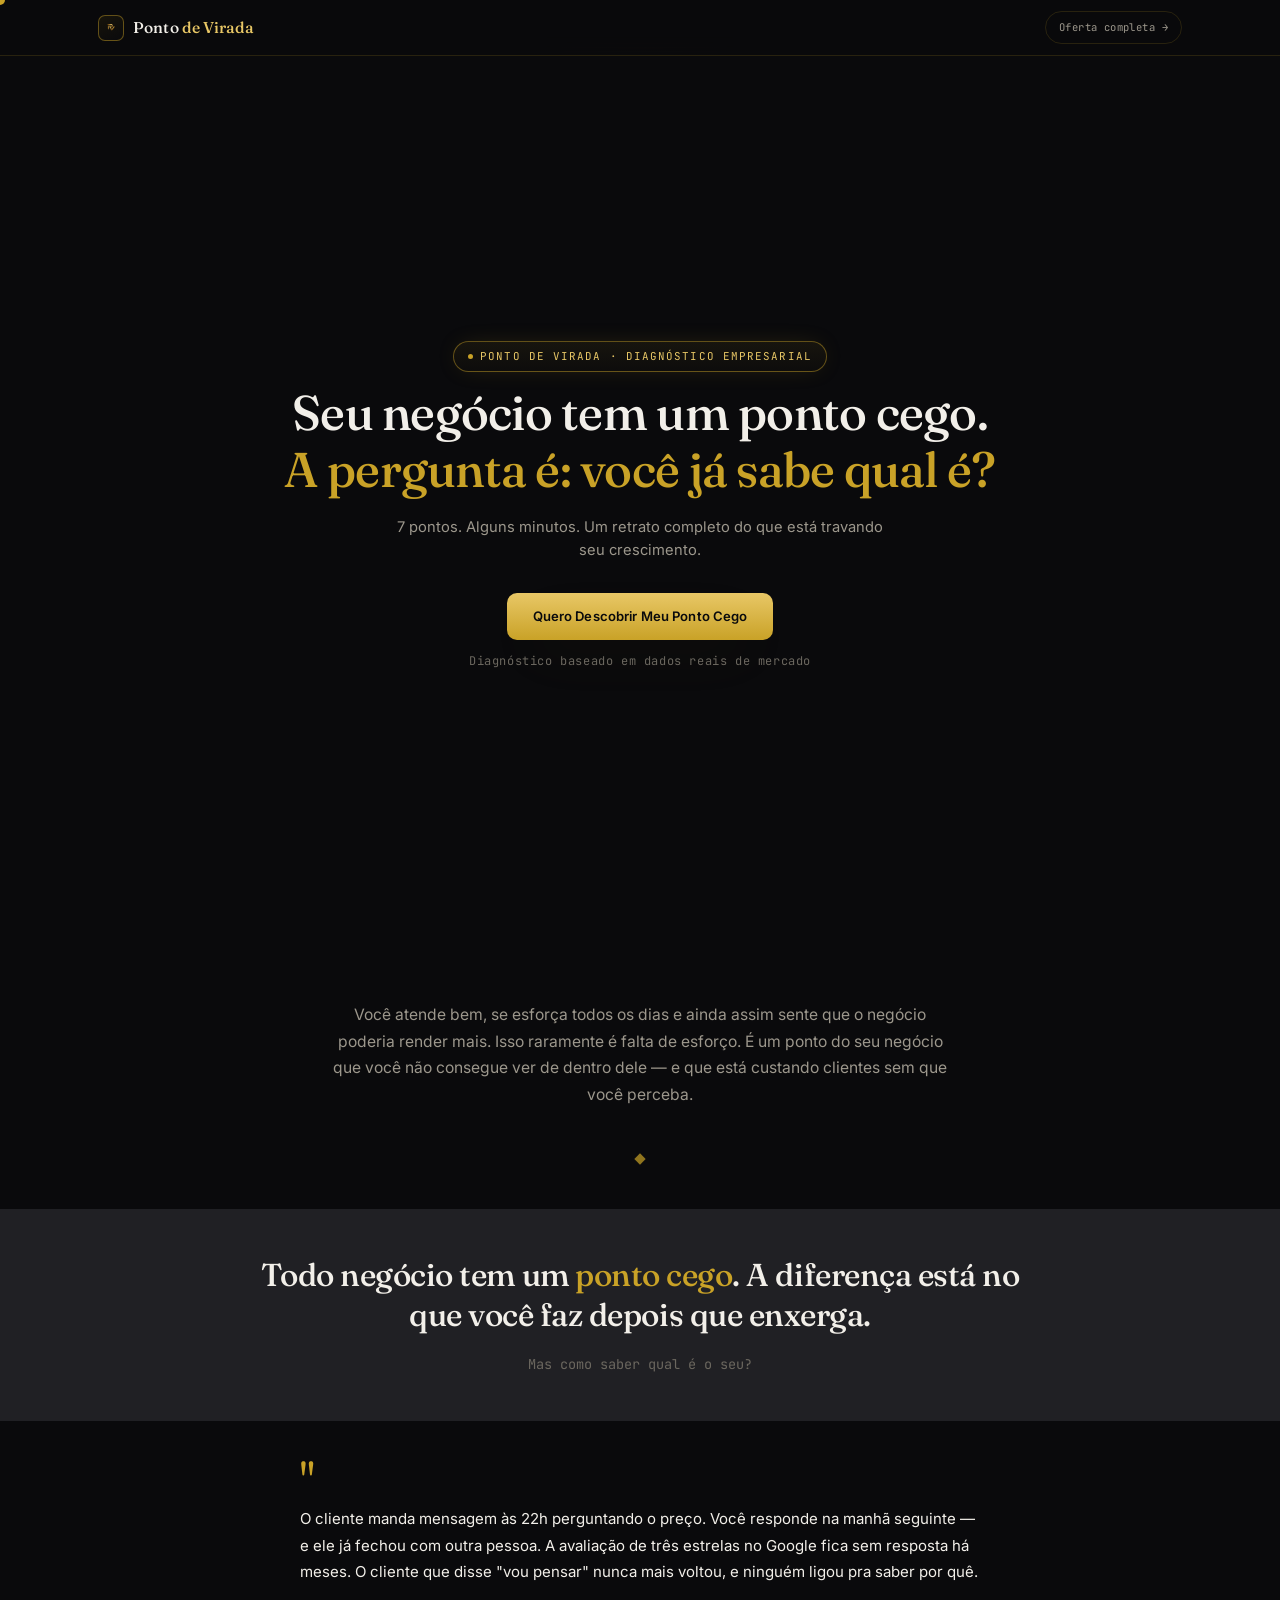
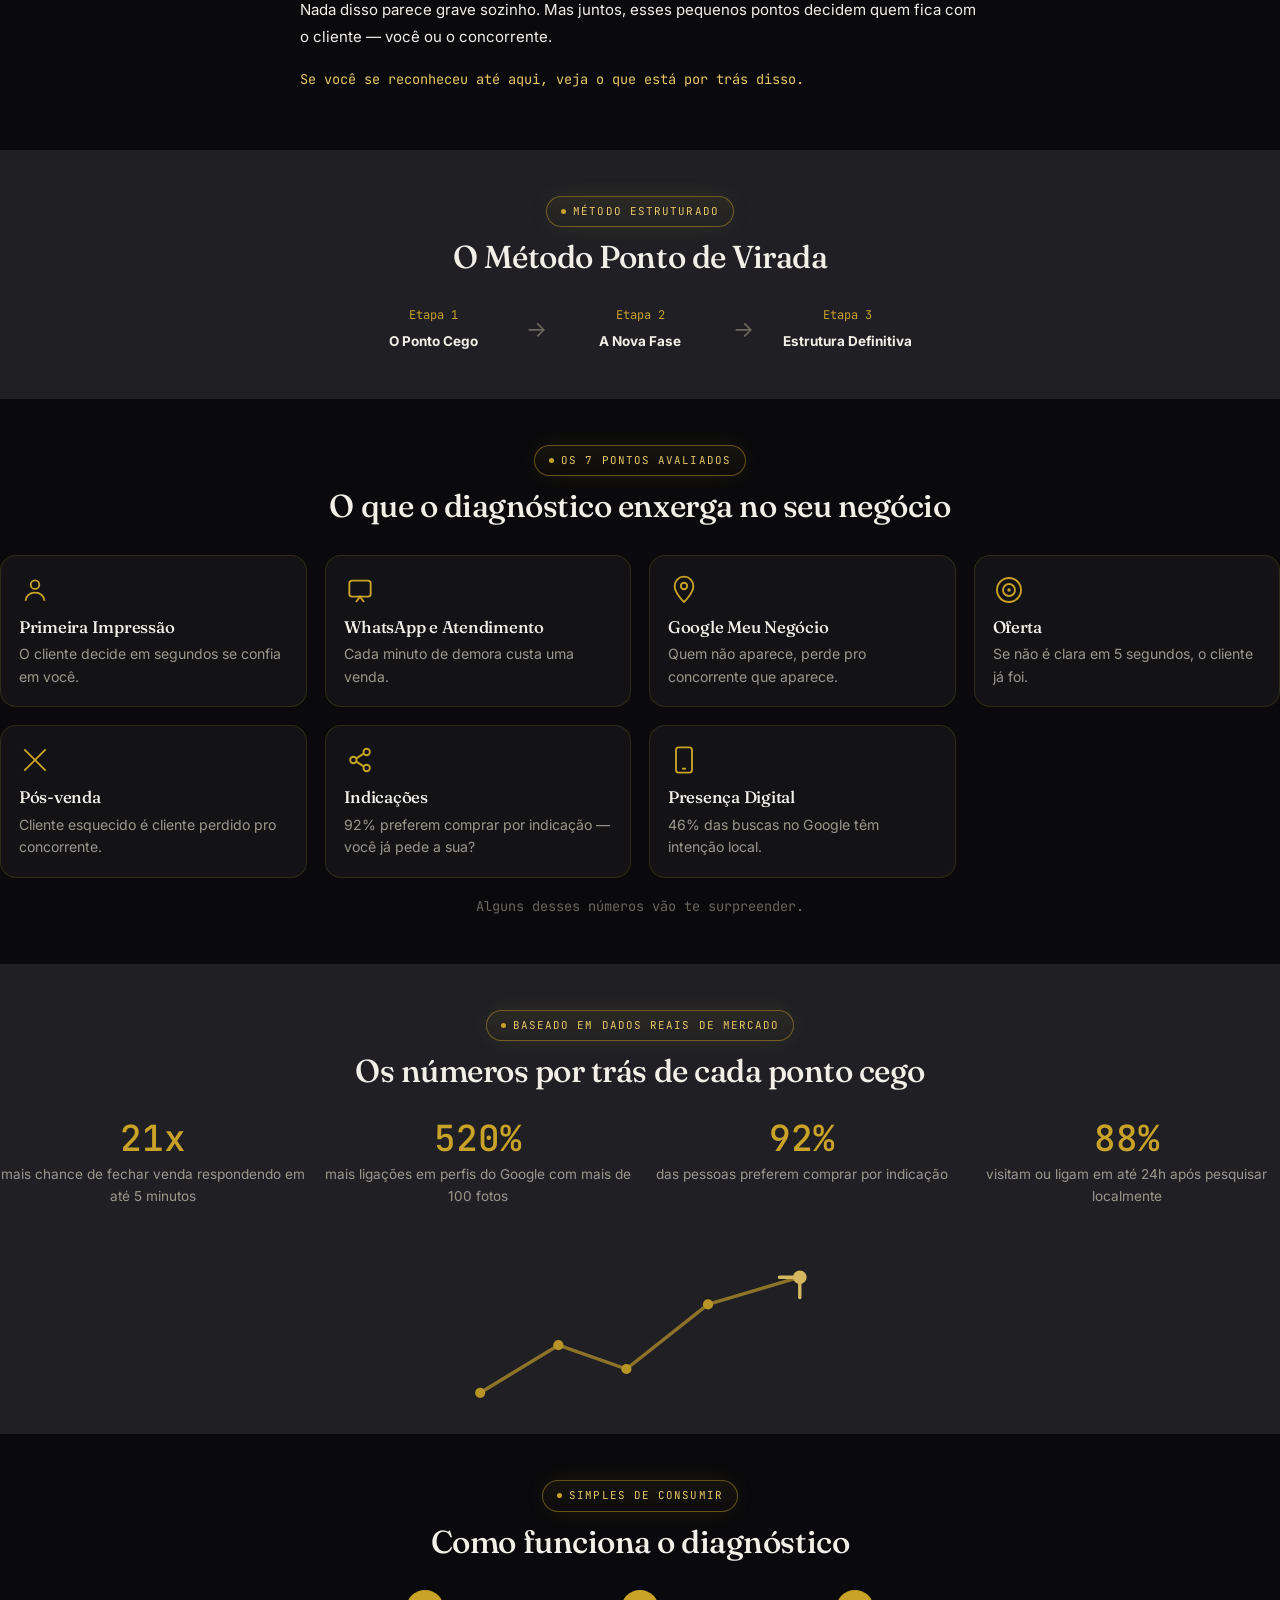
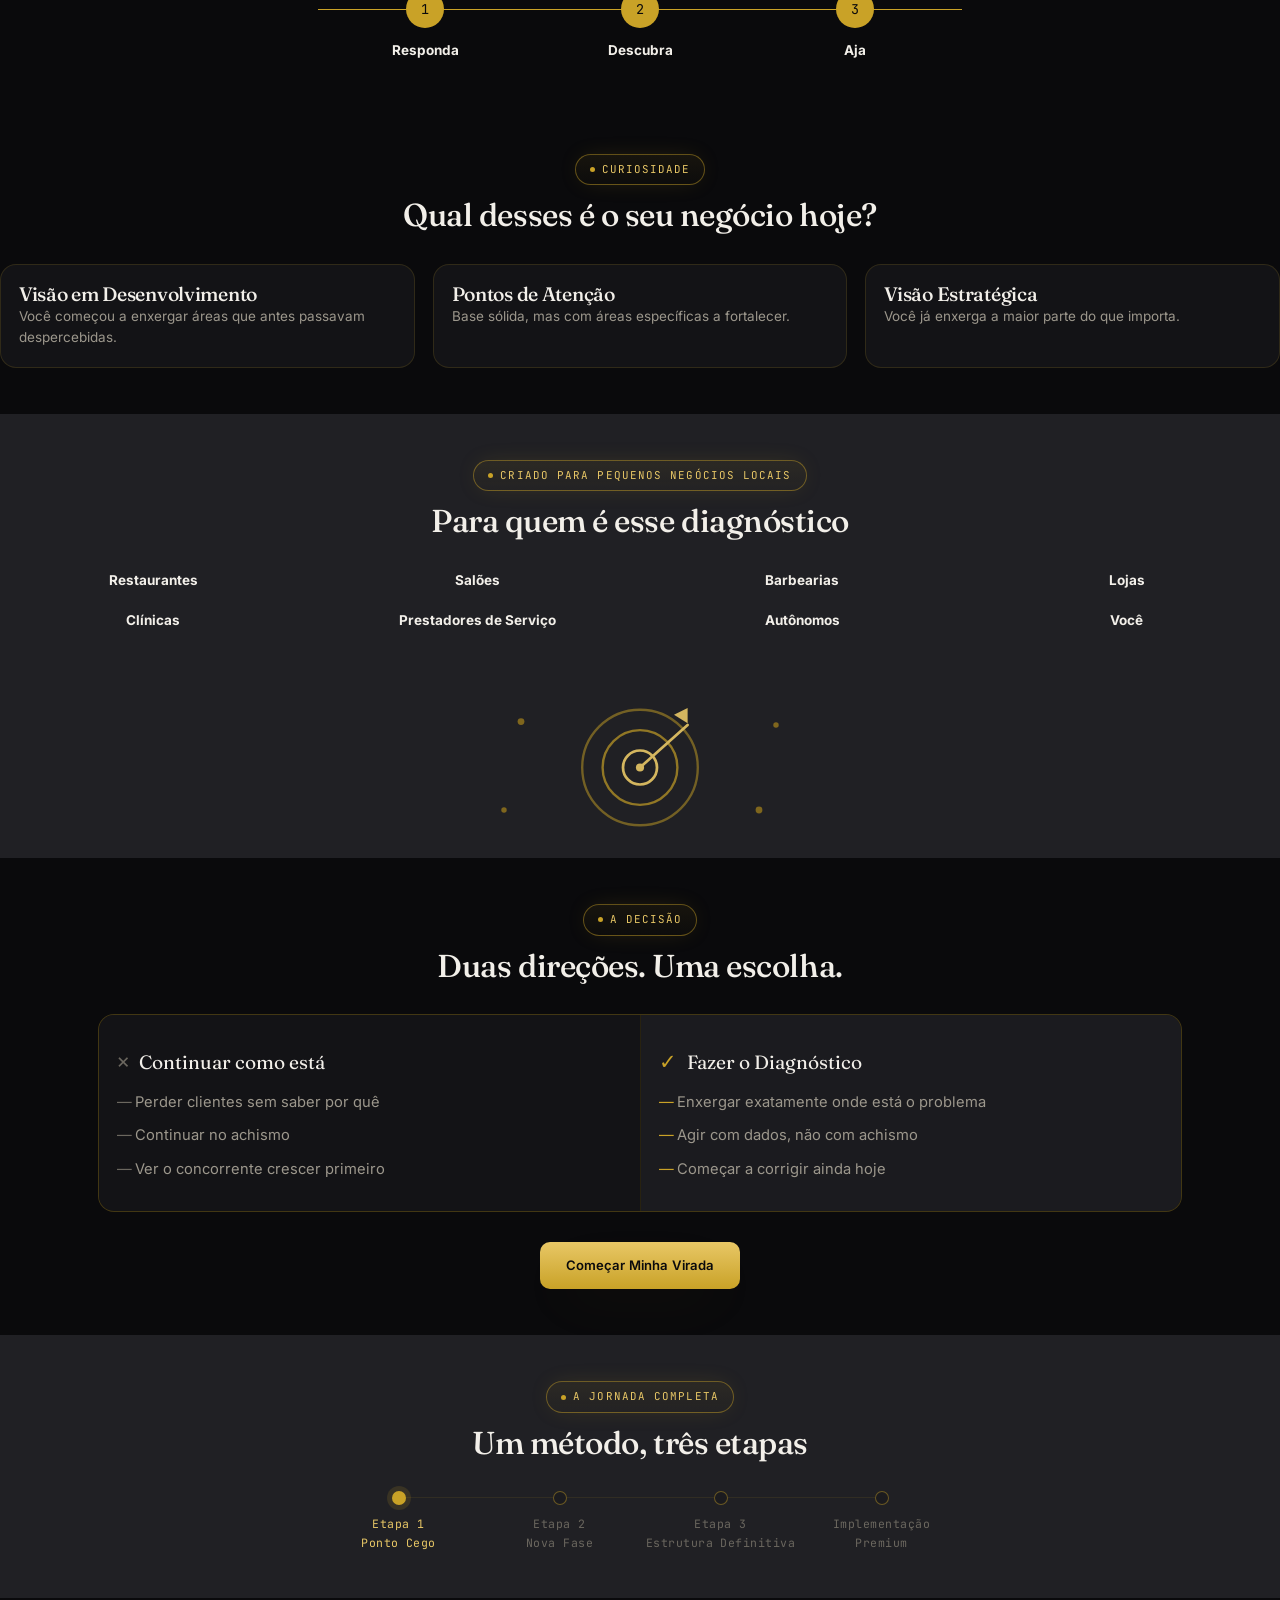
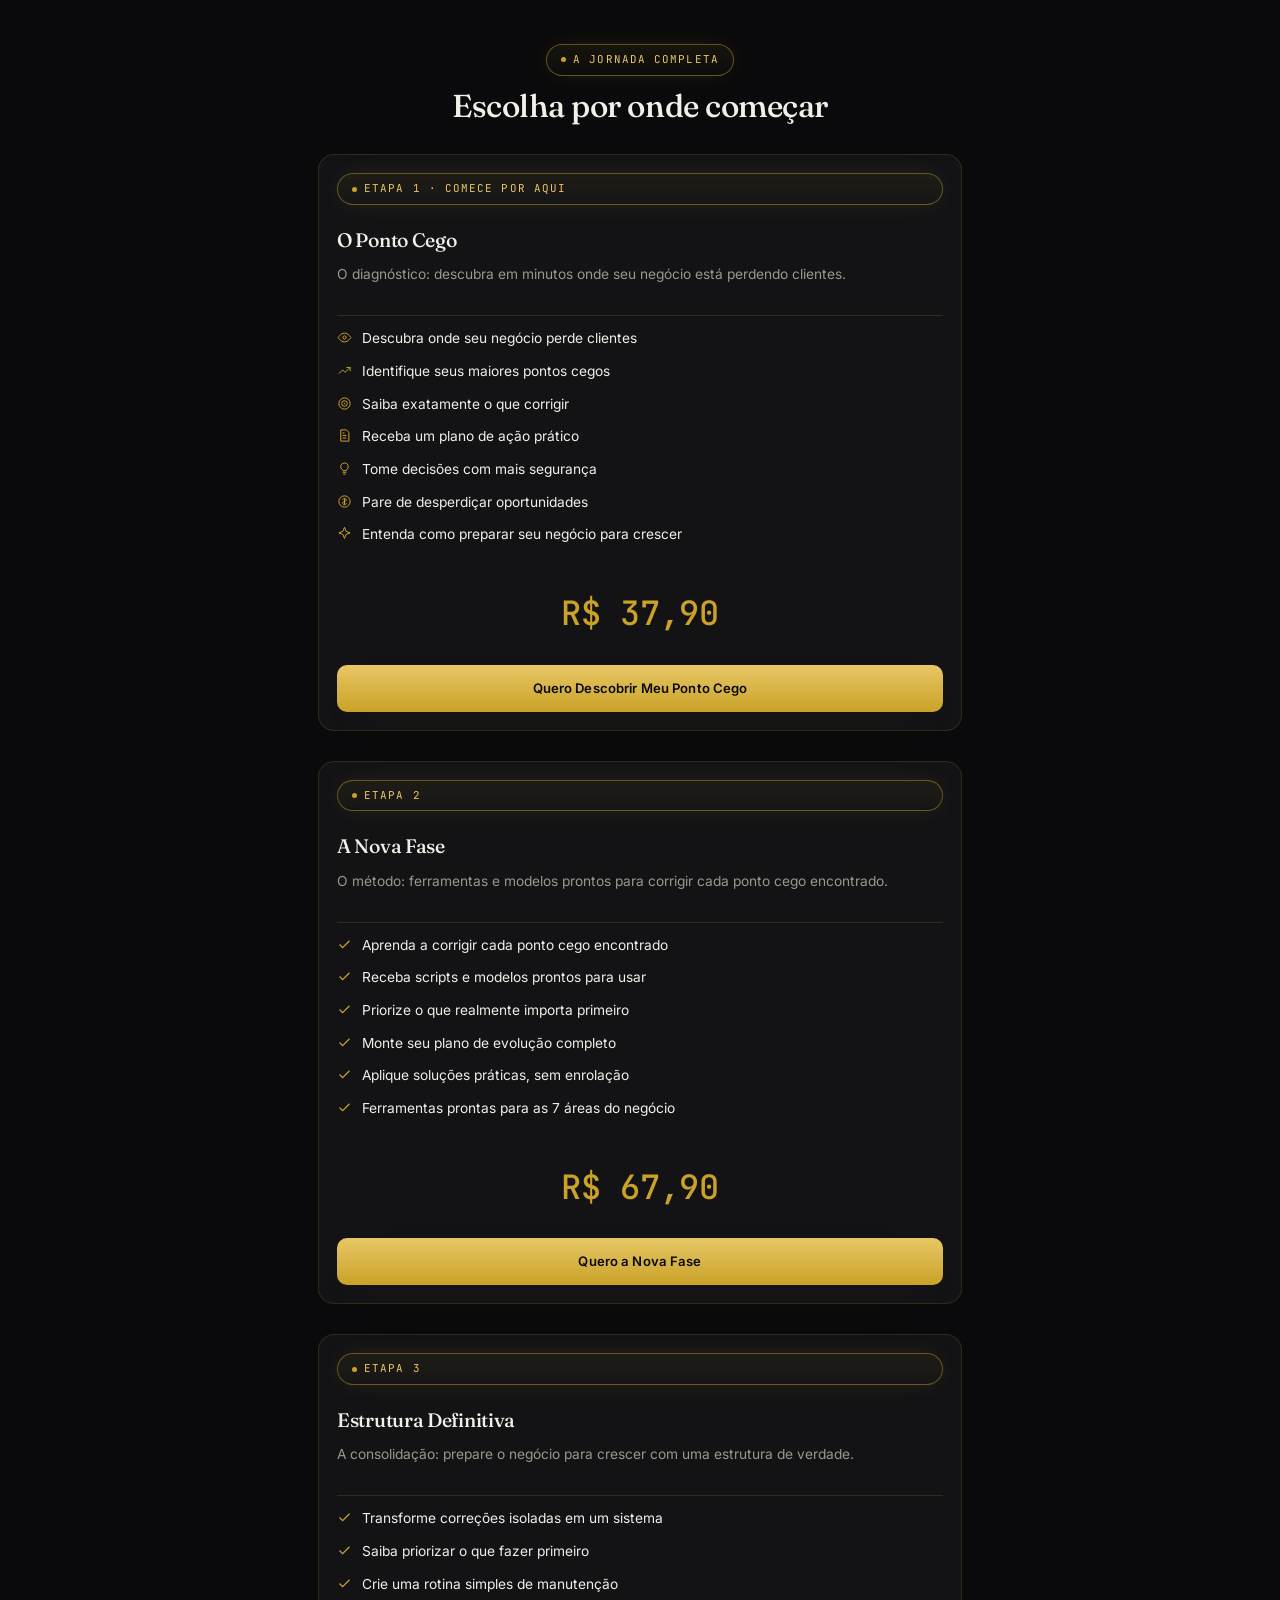
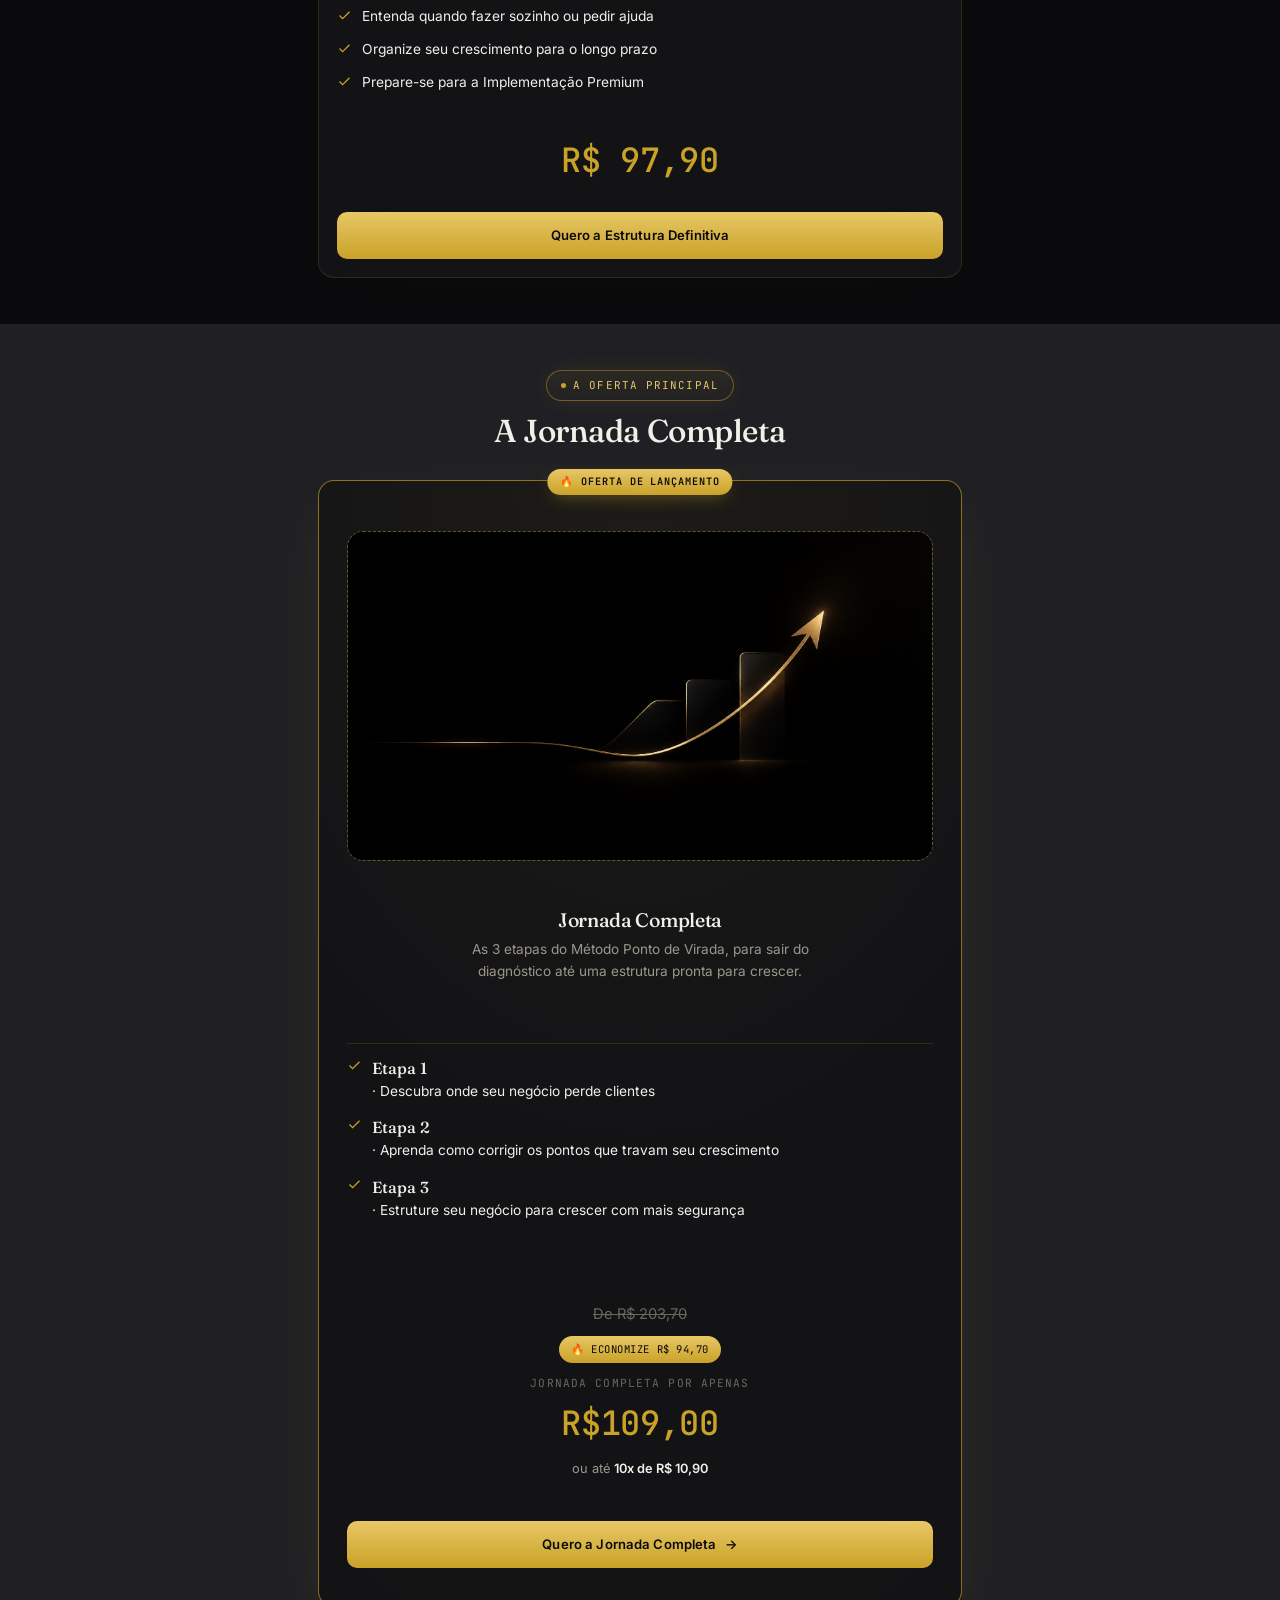
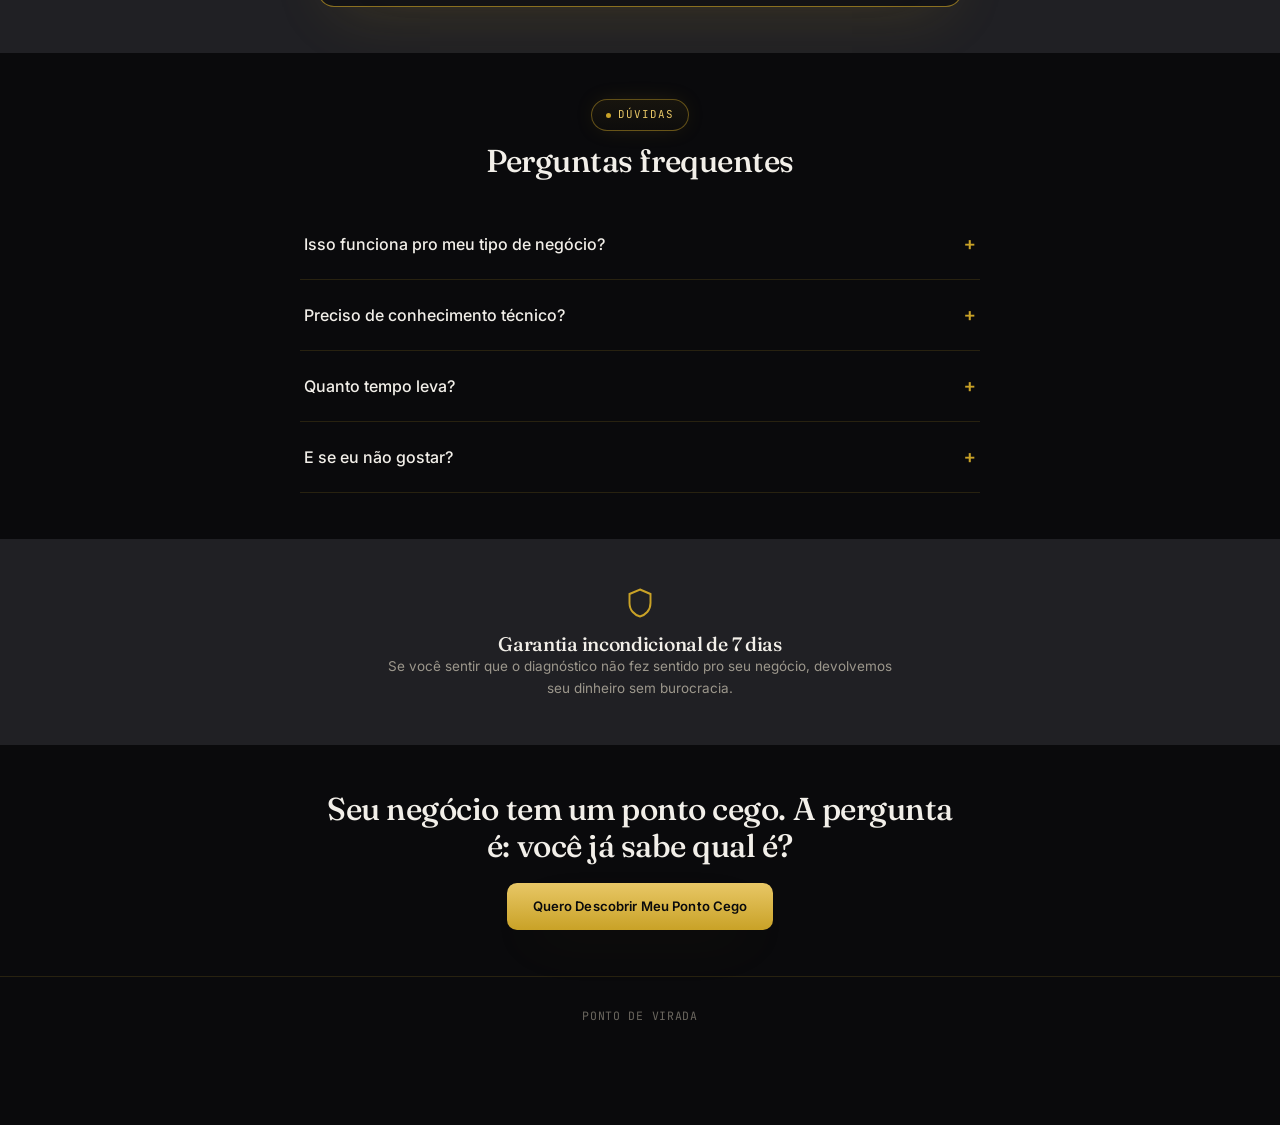
==== commit c1b40fe9: "Add files via upload" ====
--- a/index.html
+++ b/index.html
@@ -153,10 +153,7 @@
 .nav-inner{ height:100%; display:flex; align-items:center; justify-content:space-between; padding:0 var(--sp-3); max-width:var(--container-max); margin:0 auto; }
 
 /* ---- Slot da marca ----
-   .brand-icon é o espaço reservado para o ícone oficial (24–28px).
-   Enquanto não existir o arquivo, mostra um placeholder discreto.
-   Para usar o ícone real, troque o conteúdo de .brand-icon por:
-   <img src="icon.svg" alt="" class="brand-icon-img"> */
+   .brand-icon exibe o ícone oficial (icon.png), 26x26px. */
 .brand{ display:flex; align-items:center; gap:9px; min-width:0; }
 .brand-icon{
   width:26px; height:26px; flex-shrink:0;
@@ -164,9 +161,9 @@
   display:flex; align-items:center; justify-content:center;
   background:linear-gradient(155deg, #17140B, #0A0A0C);
   border:1px solid var(--border-hover);
-}
-.brand-icon svg{ width:15px; height:15px; }
-.brand-icon-img{ width:100%; height:100%; object-fit:contain; border-radius:7px; }
+  padding:3px;
+}
+.brand-icon-img{ width:100%; height:100%; object-fit:contain; }
 .brand-text{
   font-family:var(--font-display);
   font-weight:500;
@@ -399,19 +396,8 @@
 <header class="nav">
   <div class="nav-inner">
     <a href="#" class="brand" aria-label="Ponto de Virada">
-      <!-- Quando o ícone oficial (arquivo de imagem) existir, substitua
-           todo o conteúdo de .brand-icon por:
-           <img src="icon.svg" alt="" class="brand-icon-img"> -->
       <span class="brand-icon" aria-hidden="true">
-        <svg viewBox="0 0 24 24" fill="none">
-          <defs>
-            <linearGradient id="pvGold" x1="2" y1="4" x2="22" y2="20">
-              <stop offset="0" stop-color="#E8C766"/>
-              <stop offset="1" stop-color="#C9A227"/>
-            </linearGradient>
-          </defs>
-          <path d="M4 4l8 15 8-15" stroke="url(#pvGold)" stroke-width="2.6" stroke-linecap="round" stroke-linejoin="round"/>
-        </svg>
+        <img src="icon.png" alt="" class="brand-icon-img">
       </span>
       <span class="brand-text">Ponto <b>de Virada</b></span>
     </a>
@@ -716,10 +702,8 @@
       <div class="card card-product card-product--featured reveal" style="padding:38px 28px;">
         <span class="badge-featured">🔥 Oferta de Lançamento</span>
 
-        <!-- Capa da Jornada Completa — troque por:
-             <img src="capa-jornada-completa.jpg" alt="Jornada Completa Ponto de Virada" class="img-placeholder-img"> -->
         <div class="img-placeholder" style="margin-top:var(--sp-2);">
-          <span>Capa · Jornada Completa</span>
+          <img src="capa-jornada-completa.png" alt="Jornada Completa Ponto de Virada" class="img-placeholder-img">
         </div>
 
         <div class="text-center" style="margin:var(--sp-3) 0 var(--sp-4);">
